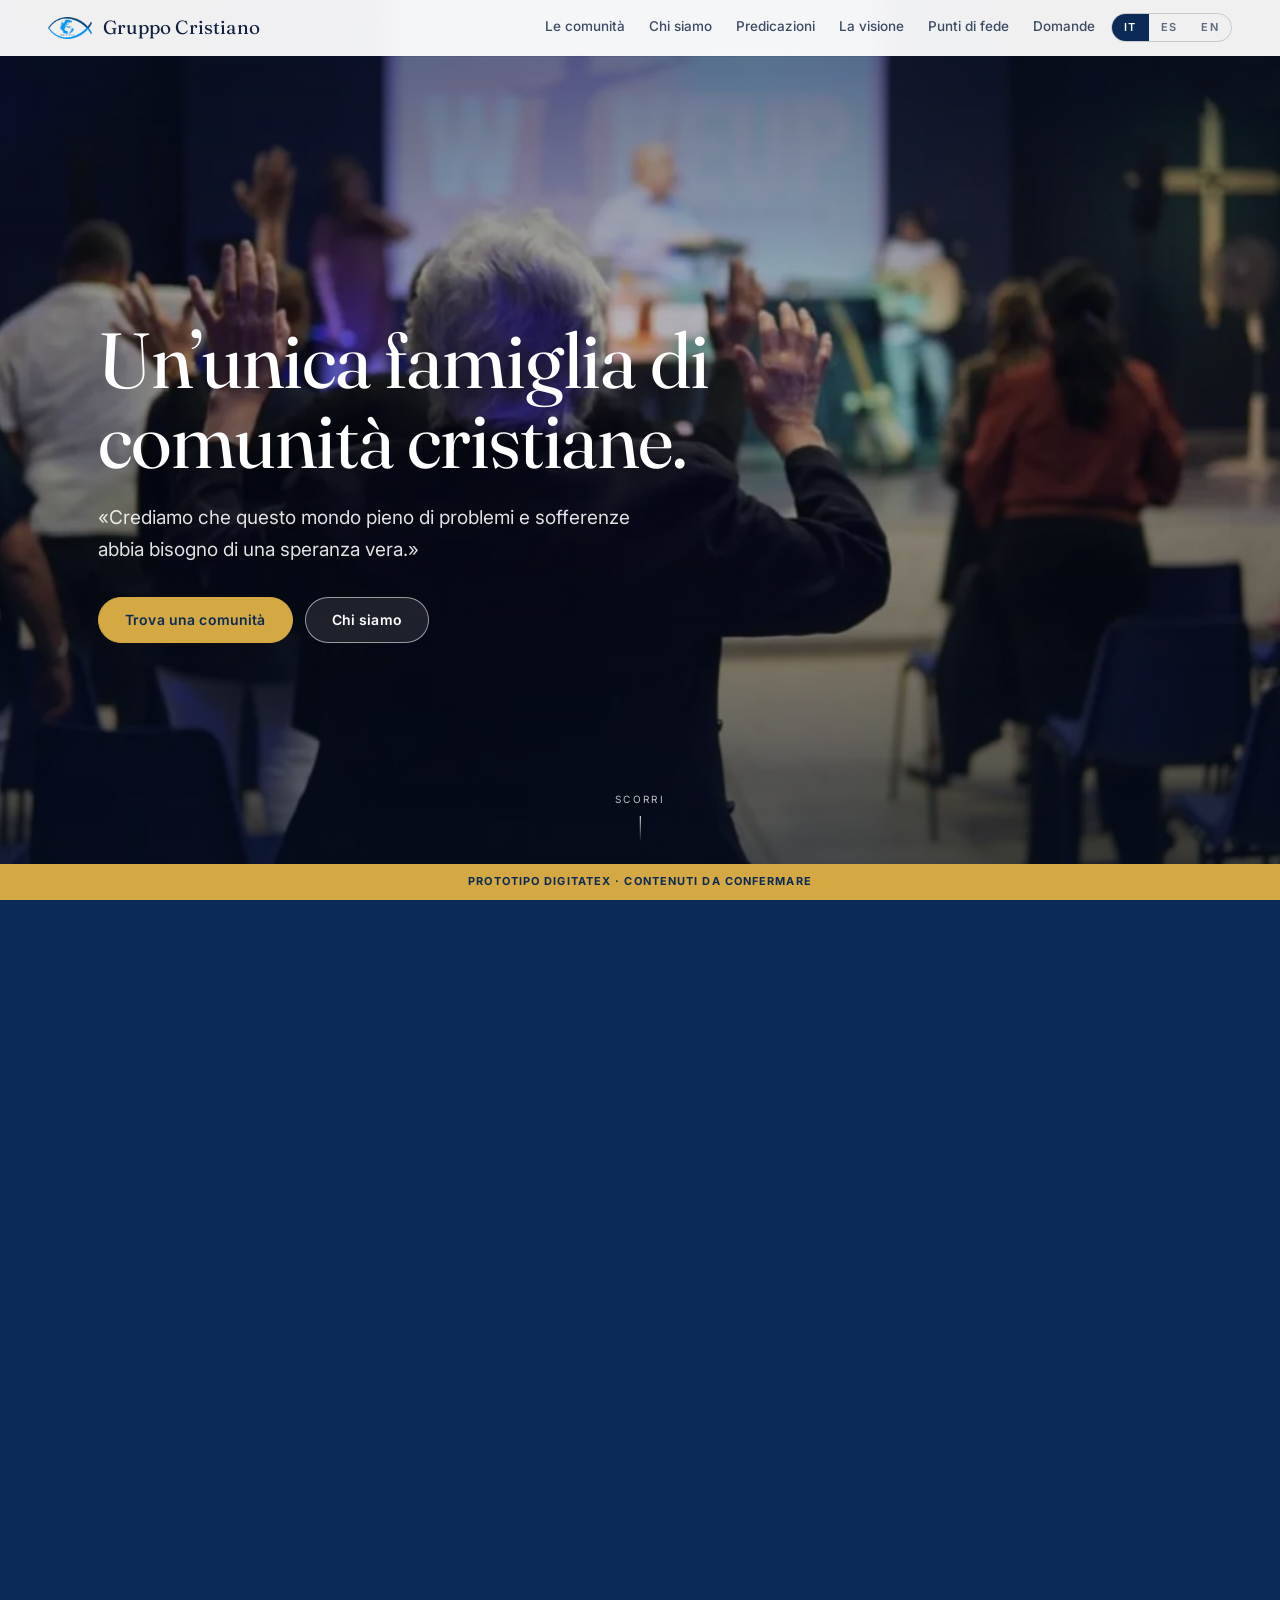
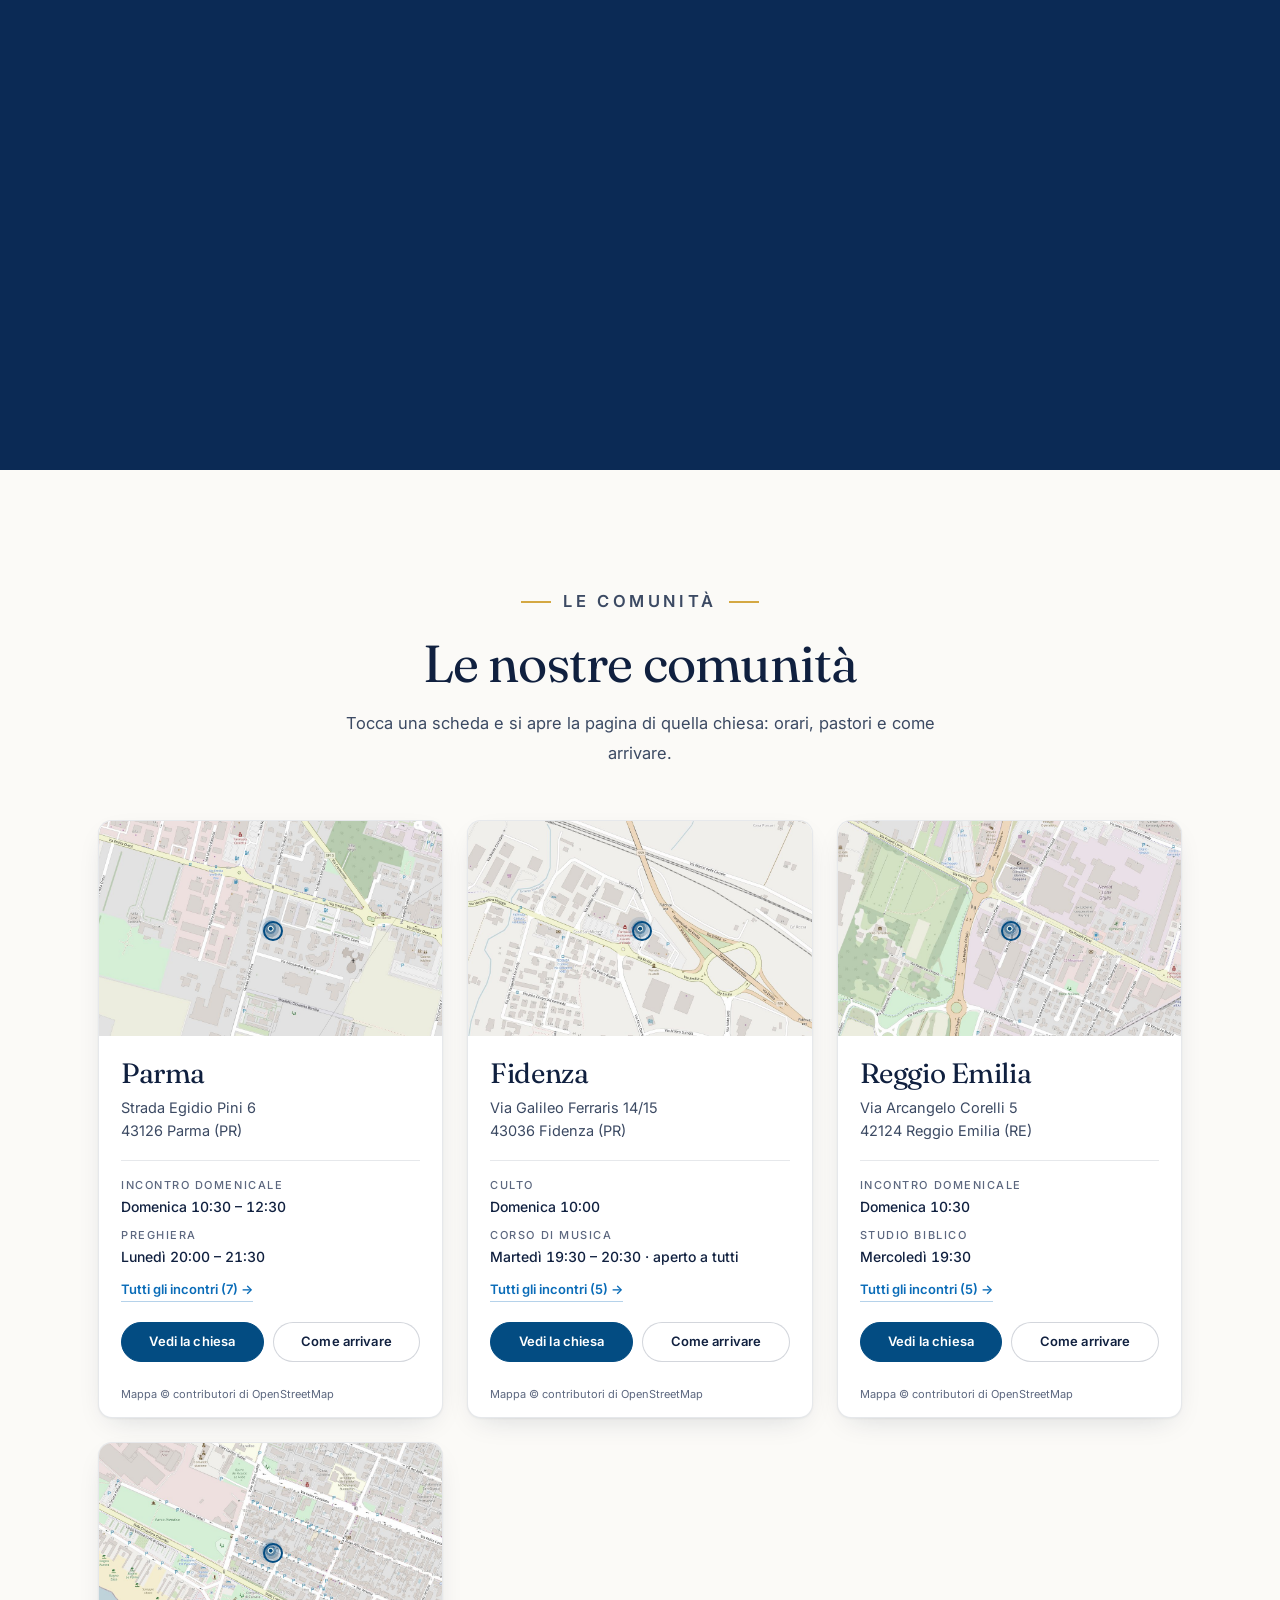
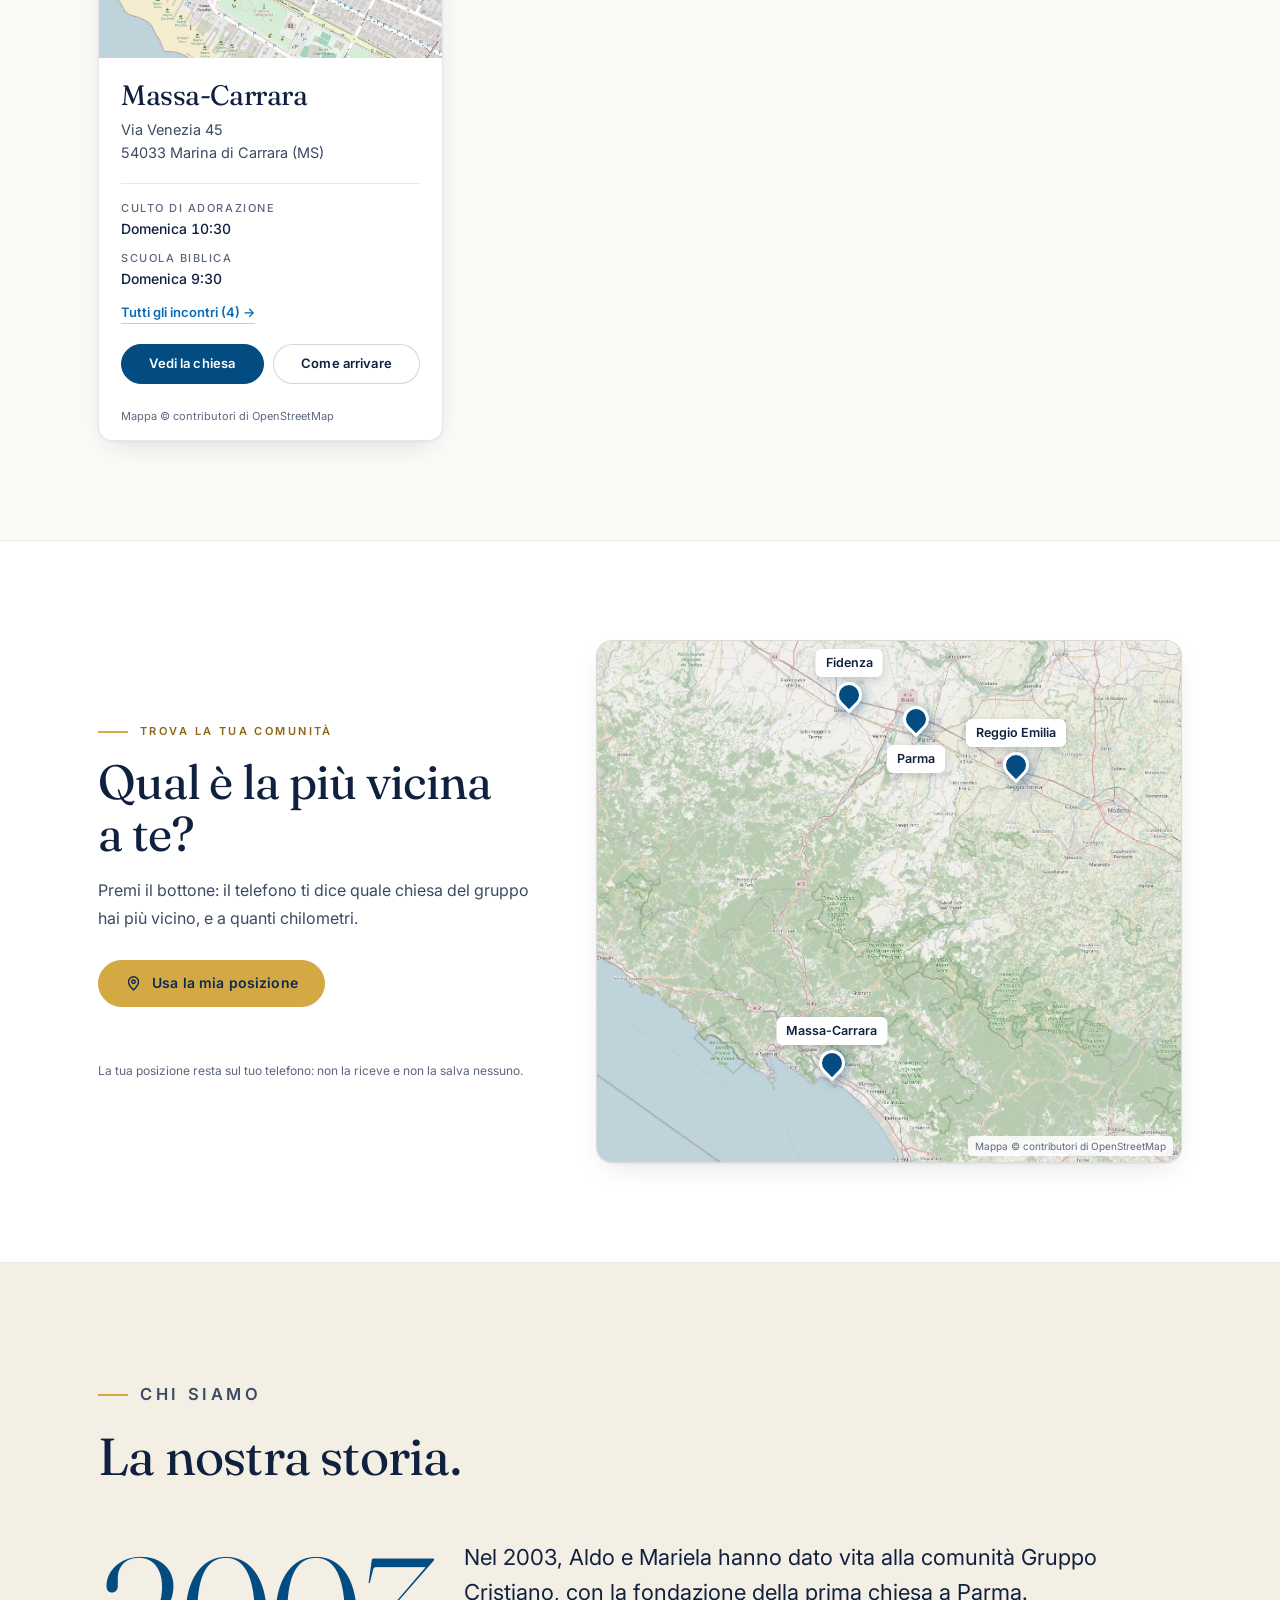
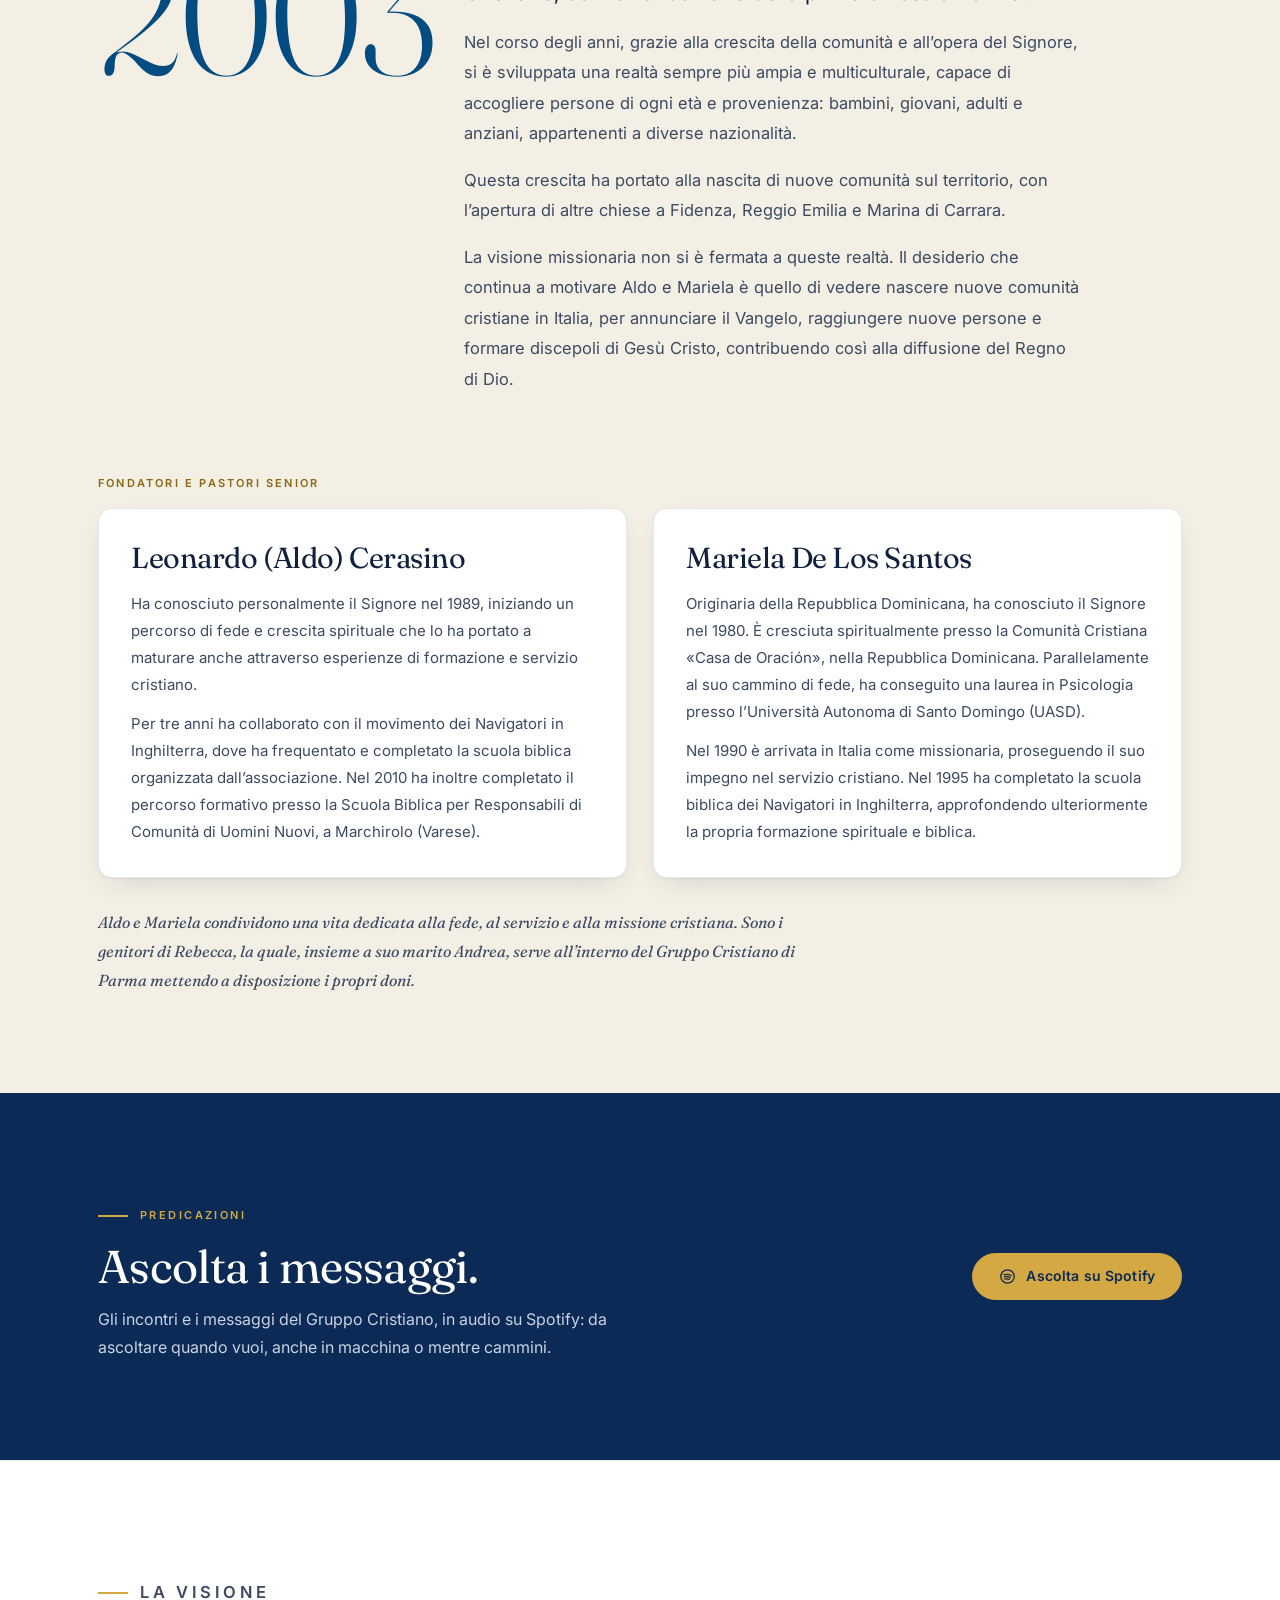
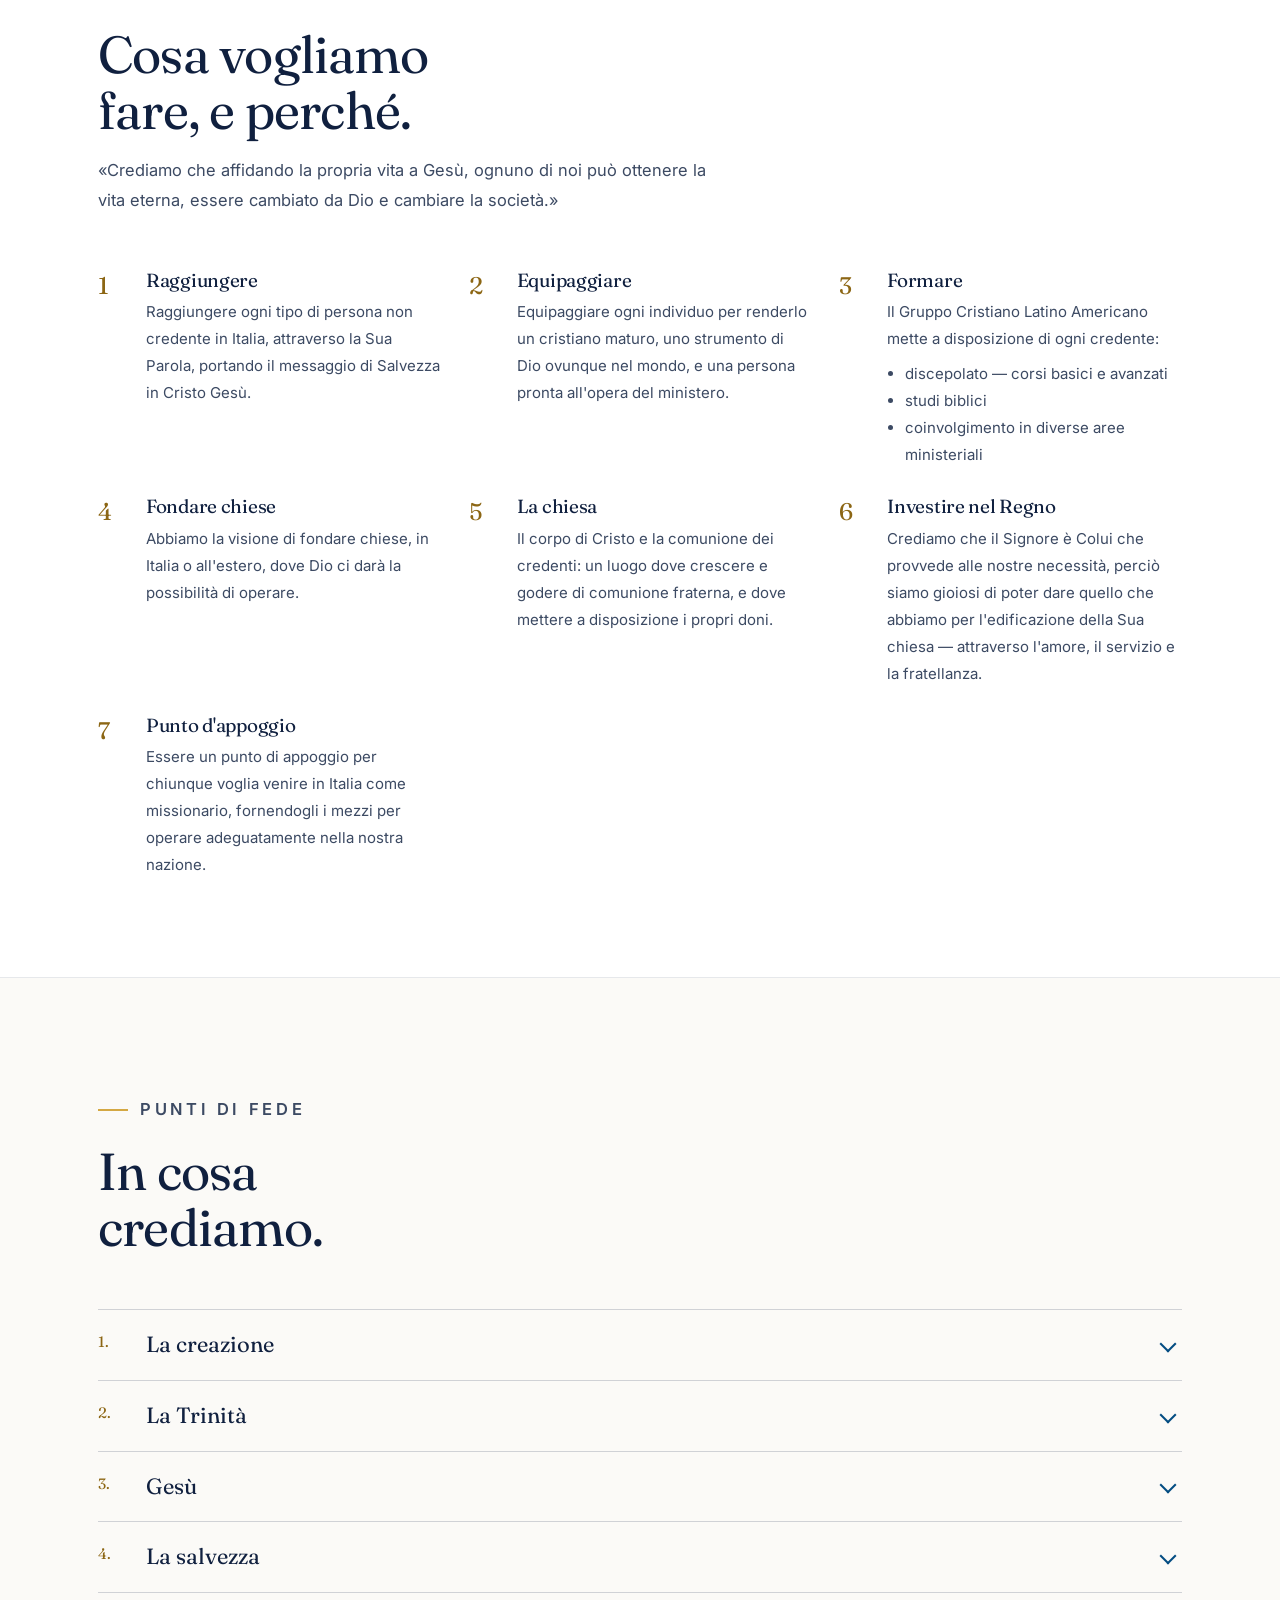
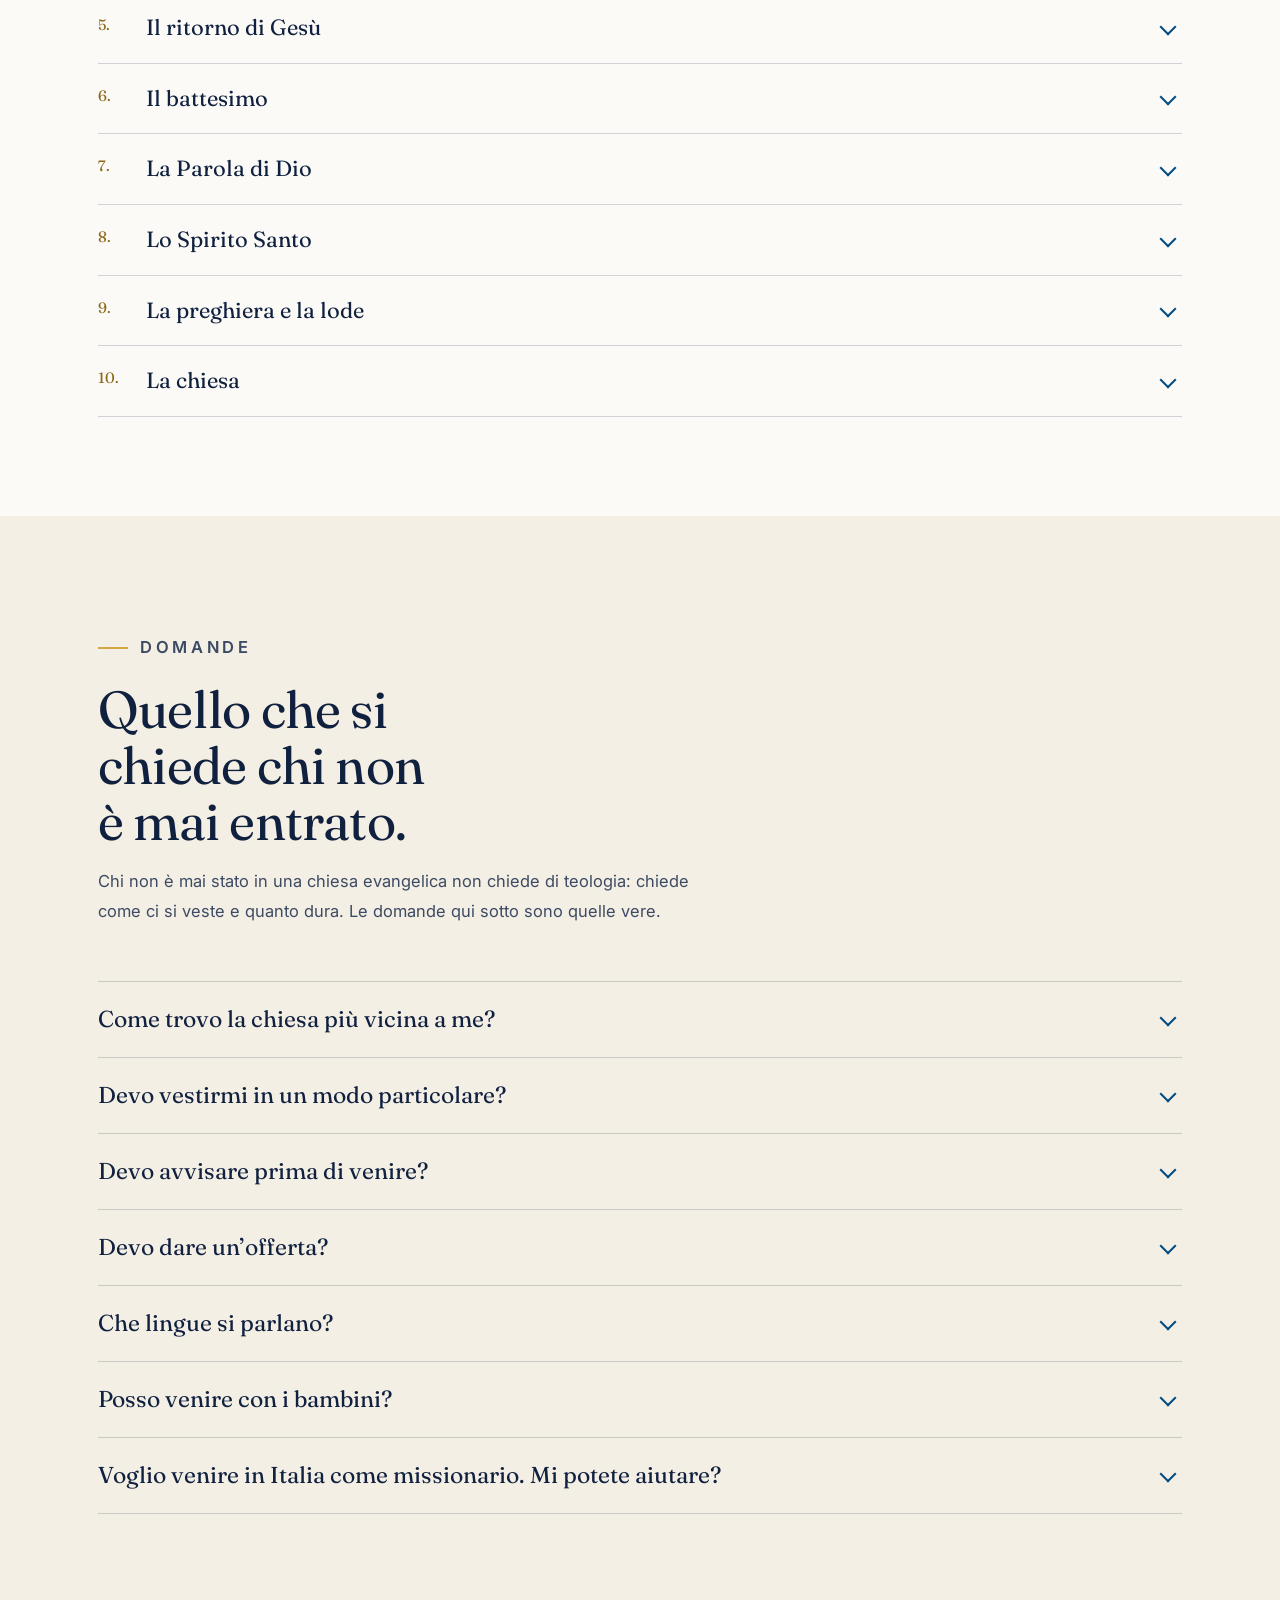
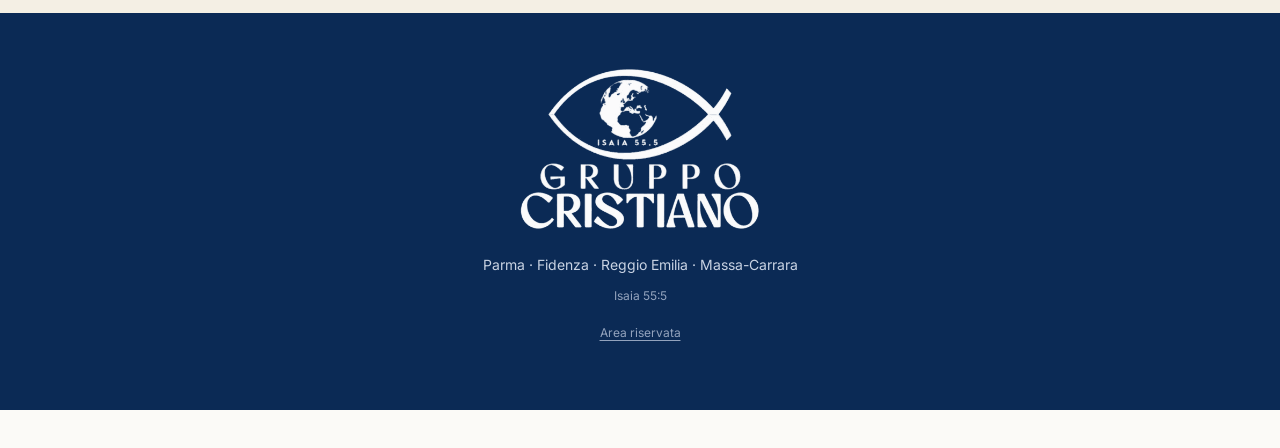
==== index.html @ 87d5e213 "Donaciones: la causale se copia tal cual y no se traduce En la web: «Nella causale scrivi: …» con bo" ====
<!doctype html>
<html lang="it">
<head>
<meta charset="utf-8">
<!-- En su dominio (gruppocristiano.it) la web es la de verdad: fuera la franja
     de «prototipo». En la direccion provisional se sigue viendo. Va aqui
     arriba, antes de pintar nada, para que no se vea ni un instante. -->
<script>if (/(^|\.)gruppocristiano\.it$/.test(location.hostname)) document.documentElement.className += ' dominio';</script>
<meta name="viewport" content="width=device-width, initial-scale=1, viewport-fit=cover">
<meta name="color-scheme" content="dark">
<title>Gruppo Cristiano Latino Americano — Chiese in Italia</title>
<meta name="description" content="Gruppo Cristiano Latino Americano: chiese evangeliche in Italia. Le nostre sedi, gli orari degli incontri e come arrivare. Italiano, spagnolo e inglese.">
<link rel="icon" href="media/simbolo-256.png" type="image/png">
<link rel="apple-touch-icon" href="media/simbolo-256.png">
<link rel="preconnect" href="https://fonts.googleapis.com">
<link rel="preconnect" href="https://fonts.gstatic.com" crossorigin>
<link href="https://fonts.googleapis.com/css2?family=Fraunces:ital,opsz,wght@0,9..144,300..700;1,9..144,300..600&family=Inter:wght@300;400;500;600&display=swap" rel="stylesheet">

<!-- Ficha para buscadores y mapas. Solo lo verificado y lo que han dado
     ellos en su documento: nombre, fundadores, ano de fundacion, sedes con
     direccion y coordenadas, y redes.

     Una iglesia nueva que se anada a sedi.js para darle su pagina propia
     hay que anadirla tambien aqui.

     Los horarios NO van aqui: el formato de schema.org pide dia y hora en un
     formato fijo, y los suyos son texto libre ("ogni 14 giorni", "secondo
     calendario"). Convertirlos a ojo seria inventar, y Google se lo traga y lo
     ensena en la ficha del mapa. -->
<script type="application/ld+json">
{
  "@context": "https://schema.org",
  "@type": "Church",
  "name": "Gruppo Cristiano Latino Americano",
  "alternateName": "Gruppo Cristiano",
  "url": "https://www.gruppocristiano.it/",
  "email": "gruppocristiano@gmail.com",
  "foundingDate": "2003",
  "foundingLocation": {
    "@type": "Place",
    "name": "Parma"
  },
  "founder": [
    {
      "@type": "Person",
      "name": "Leonardo Cerasino",
      "alternateName": "Aldo Cerasino"
    },
    {
      "@type": "Person",
      "name": "Mariela De Los Santos"
    }
  ],
  "sameAs": [
    "https://open.spotify.com/show/4XaPGtBPszdYUpb5d3tCdE"
  ],
  "location": [
    {
      "@type": "Place",
      "name": "Gruppo Cristiano Parma",
      "url": "https://www.gruppocristiano.it/parma/",
      "address": {
        "@type": "PostalAddress",
        "streetAddress": "Strada Egidio Pini 6",
        "postalCode": "43126",
        "addressLocality": "Parma",
        "addressRegion": "PR",
        "addressCountry": "IT"
      },
      "geo": {
        "@type": "GeoCoordinates",
        "latitude": 44.807452,
        "longitude": 10.293616
      }
    },
    {
      "@type": "Place",
      "name": "Gruppo Cristiano Fidenza",
      "url": "https://www.gruppocristiano.it/fidenza/",
      "address": {
        "@type": "PostalAddress",
        "streetAddress": "Via Galileo Ferraris 14/15",
        "postalCode": "43036",
        "addressLocality": "Fidenza",
        "addressRegion": "PR",
        "addressCountry": "IT"
      },
      "geo": {
        "@type": "GeoCoordinates",
        "latitude": 44.859535,
        "longitude": 10.087606
      }
    },
    {
      "@type": "Place",
      "name": "Gruppo Cristiano Reggio Emilia",
      "url": "https://www.gruppocristiano.it/reggio-emilia/",
      "address": {
        "@type": "PostalAddress",
        "streetAddress": "Via Arcangelo Corelli 5",
        "postalCode": "42124",
        "addressLocality": "Reggio Emilia",
        "addressRegion": "RE",
        "addressCountry": "IT"
      },
      "geo": {
        "@type": "GeoCoordinates",
        "latitude": 44.706067,
        "longitude": 10.607343
      }
    },
    {
      "@type": "Place",
      "name": "Gruppo Cristiano Massa-Carrara",
      "url": "https://www.gruppocristiano.it/massa-carrara/",
      "address": {
        "@type": "PostalAddress",
        "streetAddress": "Via Venezia 45",
        "postalCode": "54033",
        "addressLocality": "Marina di Carrara",
        "addressRegion": "MS",
        "addressCountry": "IT"
      },
      "geo": {
        "@type": "GeoCoordinates",
        "latitude": 44.041434,
        "longitude": 10.032270
      }
    }
  ]
}
</script>

<link rel="stylesheet" href="estilo.css?v=11">
</head>
<body>

<div id="page-progress"></div>
<div class="nav-backdrop"></div>

<nav>
  <a class="brand" href="#hero">
    <!-- El pez con los colores OFICIALES del logo. El de media/simbolo-256.png es
         la version aclarada para fondo oscuro: sobre esta barra blanca salia
         desvaido. -->
    <img src="media/simbolo-ufficiale-256.png" width="256" height="126" alt="">
    <span class="brand-text">Gruppo Cristiano</span>
  </a>
  <div class="navright">
    <div class="navlinks">
      <a href="#sedi" data-i18n="nav_sedi">Le comunità</a>
      <a href="#eventi" data-i18n="nav_eventi" id="nav-eventi" hidden>Eventi</a>
      <a href="#storia" data-i18n="nav_storia">Chi siamo</a>
      <a href="#predicazioni" data-i18n="nav_pred">Predicazioni</a>
      <a href="#visione" data-i18n="nav_visione">La visione</a>
      <a href="#fede" data-i18n="nav_fede">Punti di fede</a>
      <a href="#domande" data-i18n="nav_domande">Domande</a>
      <a href="#dona" data-i18n="nav_dona" id="nav-dona" hidden>Dona</a>
    </div>
    <div class="langsw">
      <button type="button" data-lang="it" class="active">IT</button>
      <button type="button" data-lang="es">ES</button>
      <button type="button" data-lang="en">EN</button>
    </div>
    <button class="nav-toggle" type="button" aria-label="Menu" aria-expanded="false">
      <svg viewBox="0 0 24 24" fill="none" stroke="currentColor" stroke-width="1.6">
        <path d="M3 6h18M3 12h18M3 18h18"/></svg>
    </button>
  </div>
</nav>

<!-- ============================================================================
     PORTADA — su foto, y al bajar: se acerca, se oscurece y sale el logo.

     La foto es SUYA: un culto, la gente de espaldas con las manos levantadas.
     Que no se reconozcan caras es a proposito, es lo que se puede publicar sin
     pedir permiso a cada persona.

     Llego como captura de un carrusel de Instagram, con la pastilla "6/10"
     encima: se ha tapado con herramientas/portada.py. Mide 1206 px de ancho,
     y en un ordenador grande se nota algo blanda: cuando manden el original
     del fotografo, se cambia aqui y ya esta.

     PREPARADA PARA VIDEO: en vez del <picture>, un
       <video class="hero-video" muted playsinline preload="auto">…</video>
     y app.js hace que el video avance al bajar. El que mandaron (una grabacion
     de pantalla) no sirve: esta medido 8 veces menos nitido que esta foto.
     Hace falta el archivo original del movil que lo grabo.
     ============================================================================ -->
<header class="hero" id="hero">
  <div class="hero-pin">
    <picture class="hero-foto">
      <source type="image/webp" srcset="media/portada-800.webp 800w, media/portada.webp 1206w" sizes="100vw">
      <img src="media/portada.jpg" srcset="media/portada-800.jpg 800w, media/portada.jpg 1206w"
           sizes="100vw" width="1206" height="747" fetchpriority="high"
           alt="Persone in preghiera, con le mani alzate, durante un incontro del Gruppo Cristiano">
    </picture>
    <div class="hero-velo"></div>
    <div class="hero-oscuro"></div>

    <div class="wrap hero-contenido">
      <!-- Su lema, de su mapa conceptual y de su imagen de ejemplo. -->
      <h1 data-i18n="hero_h1">Un’unica famiglia di comunità cristiane.</h1>
      <!-- Palabras suyas, del documento de visión. -->
      <p class="hero-p" data-i18n="hero_p">«Crediamo che questo mondo pieno di problemi e
        sofferenze abbia bisogno di una speranza vera.»</p>
      <div class="acciones">
        <a class="btn oro" href="#sedi" data-i18n="hero_cta1">Trova una comunità</a>
        <a class="btn velo" href="#storia" data-i18n="hero_cta2">Chi siamo</a>
      </div>
    </div>

    <!-- El final del efecto: la foto oscurecida —se sigue viendo debajo— y en
         medio el logo en blanco, solo, sin nada debajo. El blanco sale del
         oficial (herramientas: logo-bianco); los continentes son huecos, asi
         que a traves del globo se ve la foto. -->
    <div class="hero-final" aria-hidden="true">
      <picture>
        <source type="image/webp" srcset="media/logo-bianco.webp">
        <img src="media/logo-bianco.png" width="894" height="599" alt="">
      </picture>
    </div>

    <div class="cue" id="cue"><span data-i18n="cue">Scorri</span><i></i></div>
  </div>
</header>

<!-- ============================================================================
     GALERIA — las fotos que sube el general desde su panel, con su texto.
     Justo despues de la portada, a proposito: es lo mas visual de la web y
     lo primero que ensena como es el grupo por dentro. Escondida mientras no
     haya ninguna: una seccion vacia no dice nada.
     ============================================================================ -->
<section id="galleria" class="galleria-sec" hidden>
  <div class="wrap">
    <div class="sec-head reveal">
      <p class="eyebrow" data-i18n="gal_eyebrow">Galleria</p>
      <h2 data-i18n="gal_h2">La vita del gruppo.</h2>
    </div>
    <div class="galleria" id="galleria-lista"></div>
  </div>
</section>

<!-- ============================================================================
     PROSSIMI EVENTI — los de todas las iglesias y los del grupo, juntos y por
     fecha. Los pone cada iglesia desde su panel; aqui llegan solos. Escondida
     mientras no haya ninguno.
     ============================================================================ -->
<section id="eventi" class="eventi-sec" hidden>
  <div class="wrap">
    <div class="sec-head reveal">
      <p class="eyebrow" data-i18n="ev_eyebrow">Prossimi eventi</p>
      <h2 data-i18n="ev_h2">Cosa succede nel gruppo.</h2>
      <p data-i18n="ev_p">Gli appuntamenti di tutte le nostre chiese, in un posto solo.</p>
    </div>
    <div class="eventi" id="eventi-lista"></div>
    <div class="acciones eventi-mas"><button class="btn" type="button" id="eventi-mas" hidden></button></div>
  </div>
</section>

<!-- ============================================================================
     LE COMUNITA — "comunita" y no "sedi": es su palabra, la de su mapa
     conceptual y la de su imagen de ejemplo.
     ============================================================================ -->
<section id="sedi">
  <div class="wrap">
    <div class="sec-head centro reveal">
      <p class="eyebrow" data-i18n="sd_eyebrow">Le comunità</p>
      <h2 data-i18n="sd_h2">Le nostre comunità</h2>
      <!-- No dice "quattro": el numero lo pone la lista. Escrito a mano, se
           queda viejo el dia que nace una comunidad nueva. -->
      <p data-i18n="sd_p">Tocca una scheda e si apre la pagina di quella chiesa: orari,
        pastori e come arrivare.</p>
    </div>

    <div class="sedi" id="sedi-lista"></div>
  </div>
</section>

<!-- ============================================================================
     TROVA LA TUA COMUNITA — el mapa de la region y "la mas cercana".

     En su imagen de ejemplo era un buscador por ciudad o codigo postal. Aqui es
     un boton: en el movil, pulsar es mas facil que escribir un codigo postal,
     y el telefono ya sabe donde esta. La posicion se usa en el propio movil y
     no sale de el: no hay servidor al que mandarla.

     Las chinchetas las pone app.js con la latitud y la longitud de cada
     comunidad: una creada desde el panel tambien sale. Los cuatro data-* son
     el trozo de mundo que cubre la imagen (herramientas/mapa-regione.py).
     ============================================================================ -->
<section id="trova">
  <div class="wrap trova">
    <div class="reveal">
      <p class="eyebrow" data-i18n="tr_eyebrow">Trova la tua comunità</p>
      <h2 data-i18n="tr_h2">Qual è la più vicina a&nbsp;te?</h2>
      <p class="sub" data-i18n="tr_p">Premi il bottone: il telefono ti dice quale chiesa
        del gruppo hai più vicino, e a quanti chilometri.</p>
      <div class="acciones">
        <button class="btn oro" type="button" id="vicina">
          <svg viewBox="0 0 24 24" fill="none" stroke="currentColor" stroke-width="2" aria-hidden="true"><path d="M12 21s-7-6.2-7-11.5a7 7 0 0 1 14 0C19 14.8 12 21 12 21z"/><circle cx="12" cy="9.5" r="2.5"/></svg>
          <span data-i18n="tr_btn">Usa la mia posizione</span>
        </button>
      </div>
      <p class="trova-esito" id="trova-esito" aria-live="polite"></p>
      <p class="trova-privacy" data-i18n="tr_priv">La tua posizione resta sul tuo
        telefono: non la riceve e non la salva nessuno.</p>
    </div>
    <div class="regione reveal d1" id="regione"
         data-lat0="45.02" data-lat1="43.86" data-lon0="9.3" data-lon1="11.12">
      <picture>
        <source type="image/webp" srcset="media/mappa-regione.webp">
        <img src="media/mappa-regione.jpg" width="1325" height="1183" loading="lazy"
             alt="Mappa dell'Emilia e della costa apuana con le chiese del gruppo">
      </picture>
      <p class="sede-cap" data-i18n="sd_attr">Mappa © contributori di OpenStreetMap</p>
    </div>
  </div>
</section>

<!-- ============================================================================
     CHI SIAMO — la historia y los fundadores.

     Todo el texto es SUYO: el documento "Informazioni chiese Gruppo
     Cristiano". Copiado tal cual salvo una cosa: cada biografia empezaba por
     el nombre ("Leonardo (Aldo) Cerasino, ha conosciuto...") y el nombre ya
     va de titulo justo encima, asi que empieza por el verbo ("Ha
     conosciuto..."). Al quitarlo se va tambien una coma que sobraba entre
     sujeto y verbo.

     El titular tambien es suyo: "Un'unica famiglia di comunita cristiane" es
     el lema de su mapa conceptual.

     Sin fotos a proposito: no han mandado ninguna, y una foto de banco de
     imagenes al lado del nombre de un pastor seria hacer pasar a un
     desconocido por el.
     ============================================================================ -->
<section id="storia">
  <div class="wrap">
    <div class="sec-head reveal">
      <p class="eyebrow" data-i18n="st_eyebrow">Chi siamo</p>
      <h2 data-i18n="st_h2">La nostra storia.</h2>
    </div>

    <div class="storia reveal">
      <p class="storia-anno" aria-hidden="true">2003</p>
      <div class="storia-testo" id="storia-testo"></div>
    </div>

    <h3 class="fondatori-h reveal" data-i18n="st_fond">Fondatori e pastori senior</h3>
    <div class="fondatori" id="fondatori"></div>
    <p class="fondatori-pie reveal" id="fondatori-pie"></p>
  </div>
</section>

<!-- ============================================================================
     PREDICAZIONI — su canal de Spotify, que segun su documento es de todas
     las iglesias. El boton de YouTube se quito a peticion suya: ese canal es
     el de Parma, y cada iglesia ensena sus redes en su propia pagina.
     ============================================================================ -->
<section id="predicazioni">
  <div class="wrap predica">
    <div class="reveal">
      <p class="eyebrow" data-i18n="pr_eyebrow">Predicazioni</p>
      <h2 data-i18n="pr_h2">Ascolta i messaggi.</h2>
      <p data-i18n="pr_p">Gli incontri e i messaggi del Gruppo Cristiano, in audio su Spotify:
        da ascoltare quando vuoi, anche in macchina o mentre cammini.</p>
    </div>
    <div class="acciones reveal d1">
      <a class="btn oro" href="https://open.spotify.com/show/4XaPGtBPszdYUpb5d3tCdE" target="_blank" rel="noopener">
        <svg viewBox="0 0 24 24" fill="none" stroke="currentColor" stroke-width="1.8" stroke-linecap="round" aria-hidden="true"><circle cx="12" cy="12" r="9.5"/><path d="M7 9.6c3.4-1 7.2-.7 10.2 1"/><path d="M7.6 12.7c2.8-.8 5.8-.5 8.3.9"/><path d="M8.2 15.6c2.2-.6 4.4-.4 6.4.7"/></svg>
        <span data-i18n="pr_btn">Ascolta su Spotify</span></a>
    </div>
  </div>
</section>

<!-- ============================================================================
     LA VISIONE — los 7 puntos del documento, resumidos a titular + cuerpo.
     El texto completo y literal esta en el repositorio; aqui va lo que se lee
     en una pantalla sin cansarse.
     ============================================================================ -->
<section id="visione">
  <div class="wrap">
    <div class="sec-head reveal">
      <p class="eyebrow" data-i18n="vs_eyebrow">La visione</p>
      <h2 data-i18n="vs_h2">Cosa vogliamo<br>fare, e perché.</h2>
      <p id="visione-intro"></p>
    </div>

    <!-- La historia, los fundadores y la vision los pinta app.js: los del
         general (base de datos) o, si no ha guardado nada, los de serie
         (contenuti.js). -->
    <div class="lista-num" id="visione-lista"></div>
  </div>
</section>

<!-- ============================================================================
     PUNTI DI FEDE — los 10, con sus referencias. En desplegables: son largos
     y nadie los lee de corrido, pero quien los busca tiene que encontrarlos
     enteros.
     ============================================================================ -->
<section id="fede">
  <div class="wrap">
    <div class="sec-head reveal">
      <p class="eyebrow" data-i18n="fd_eyebrow">Punti di fede</p>
      <h2 data-i18n="fd_h2">In cosa<br>crediamo.</h2>
    </div>
    <div class="fede reveal" id="fede-lista"></div>
  </div>
</section>

<!-- ============================================================================
     DOMANDE — generales, del grupo entero. No de una sede concreta.
     ============================================================================ -->
<section id="domande">
  <div class="wrap">
    <div class="sec-head reveal">
      <p class="eyebrow" data-i18n="dm_eyebrow">Domande</p>
      <h2 data-i18n="dm_h2">Quello che si<br>chiede chi non<br>è mai entrato.</h2>
      <p data-i18n="dm_p">Chi non è mai stato in una chiesa evangelica non chiede di teologia:
        chiede come ci si veste e quanto dura. Le domande qui sotto sono quelle vere.</p>
    </div>

    <!-- Las preguntas las pinta app.js: las del general (base de datos) o, si
         todavia no ha guardado ninguna, las de serie (domande.js). -->
    <div class="faq reveal" id="faq"></div>
  </div>
</section>

<!-- ============================================================================
     DONA — PayPal y/o transferencia. Los datos los pone el general en su
     panel («Il sito del gruppo»). Escondida mientras no haya ninguno.
     ============================================================================ -->
<section id="dona" class="dona-sec" hidden>
  <div class="wrap">
    <div class="sec-head reveal">
      <p class="eyebrow" data-i18n="dn_eyebrow">Donazioni</p>
      <h2 data-i18n="dn_h2">Sostieni l’opera.</h2>
      <p data-i18n="dn_p">Se vuoi contribuire alla missione del gruppo, puoi farlo così. Ogni
        offerta è libera e volontaria.</p>
    </div>
    <div class="dona" id="dona-lista"></div>
  </div>
</section>

<footer>
  <div class="wrap">
    <div class="marchio">
      <img src="media/logo-bianco.png" width="894" height="599" alt="Gruppo Cristiano Latino Americano" loading="lazy">
    </div>
    <!-- Sin redes aqui, a proposito: lo pidieron ellos. Cada iglesia ensena
         las suyas en su propia pagina (las pone su responsable desde el panel). -->
    <!-- Las ciudades las pone app.js desde las sedes publicadas: escrita a
         mano, esta linea se queda vieja en cuanto entra una iglesia nueva. -->
    <p class="pie-dir">Fidenza · Parma</p>
    <p class="pie-min" data-i18n="foot_min">Isaia 55:5</p>
    <!-- La puerta del panel: la misma para el general y para cada iglesia; al
         entrar, cada uno ve solo lo suyo. Discreta, al final, y sin indexar. -->
    <p class="pie-panel"><a href="panel/" rel="nofollow" data-i18n="foot_panel">Area riservata</a></p>
  </div>
</footer>

<a class="wa apagado" id="wa" href="#sedi" aria-label="WhatsApp">
  <svg viewBox="0 0 24 24" fill="currentColor"><path d="M12 2a10 10 0 0 0-8.6 15.1L2 22l5-1.4A10 10 0 1 0 12 2zm5.5 14.2c-.2.6-1.2 1.2-1.7 1.2-.5.1-1 .1-1.6-.1-.4-.1-.9-.3-1.5-.6-2.6-1.1-4.3-3.7-4.4-3.9-.1-.2-1-1.4-1-2.6s.6-1.8.9-2.1c.2-.2.5-.3.6-.3h.5c.2 0 .4 0 .6.4l.8 1.9c.1.2 0 .4-.1.5l-.3.4c-.1.1-.3.3-.1.6.1.3.6 1.1 1.4 1.8 1 .9 1.8 1.1 2 1.2.3.1.4.1.6-.1l.8-.9c.2-.2.4-.2.6-.1l1.8.9c.2.1.4.2.4.3.1.2.1.6-.1 1.2z"/></svg>
  <span class="wa-txt" data-i18n="wa_txt">Scrivici</span>
</a>

<div class="banda" data-i18n="banda">Prototipo Digitatex · contenuti da confermare</div>

<script src="sedi.js"></script>
<script src="almacen.js"></script>
<script src="fede.js"></script>
<script src="domande.js"></script>
<script src="contenuti.js"></script>
<script src="app.js"></script>
</body>
</html>
---- estilo.css ----
/* ============================================================================
   GRUPPO CRISTIANO LATINO AMERICANO — el estilo de toda la web

   CLARO, como lo pidieron dos veces: "moderno, fotografico e luminoso" en su
   mapa conceptual, y una imagen de ejemplo blanca, azul marino y dorada.

   LOS COLORES, Y POR QUE ESTOS. Todos los contrastes estan medidos:

     texto principal   #10203f sobre el fondo      15,5:1
     texto secundario  #3c4a63                       8,6:1
     texto apagado     #5c677f                       5,5:1 (4,9 sobre crema)
     azul para texto   #0a6cb8 sobre blanco          5,5:1
     boton azul        texto blanco sobre #034c82    8,9:1
     boton dorado      texto MARINO sobre #d4a843    6,4:1

   El dorado de su imagen de ejemplo llevaba el texto BLANCO: eso da 2,21:1, y
   la norma pide 4,5:1. Se queda su dorado y cambia el color de la letra.

   El azul claro del logo (#0c97f8) da 3,1:1 sobre blanco: vale para rayas,
   iconos y titulares grandes, no para texto pequeño. Para eso esta #0a6cb8.

   Los azules del logo salen del PNG maestro, muestreados: #0c97f8 (el pez y
   "GRUPPO") y #034c82 ("CRISTIANO").
   ============================================================================ */
:root{
  --fondo:#fbfaf7;       /* el blanco calido de la pagina */
  --blanco:#ffffff;      /* tarjetas */
  --crema:#f4efe4;       /* las franjas que alternan */
  --texto:#10203f;
  --texto-2:#3c4a63;
  --apagado:#5c677f;
  --marino:#0b2a55;      /* el pie y la portada al oscurecerse */
  --blu:#0c97f8;         /* el pez y "GRUPPO", del logo */
  --blu-texto:#0a6cb8;   /* el mismo azul, oscurecido para texto pequeño */
  --blu-dark:#034c82;    /* "CRISTIANO", del logo */
  --oro:#d4a843;
  --oro-texto:#8c6614;
  --linea:rgba(16,32,63,0.10);
  --linea-2:rgba(16,32,63,0.18);
  --sombra:0 1px 2px rgba(16,32,63,.05),0 10px 30px -12px rgba(16,32,63,.18);
  --ambar:#f0c040;
  --max:1180px;
}

*{box-sizing:border-box;margin:0;padding:0;}
html{scroll-behavior:smooth;-webkit-text-size-adjust:100%;}
@media (prefers-reduced-motion:reduce){ html{scroll-behavior:auto;} }
body{background:var(--fondo);color:var(--texto);
  font-family:'Inter',system-ui,-apple-system,sans-serif;
  font-size:16px;line-height:1.6;-webkit-font-smoothing:antialiased;overflow-x:hidden;}
img{max-width:100%;height:auto;display:block;}
a{color:inherit;text-decoration:none;}
h1,h2,h3,h4{font-family:'Fraunces',Georgia,serif;font-weight:400;line-height:1.08;
  letter-spacing:-0.015em;color:var(--texto);}
em{font-style:italic;color:var(--blu-texto);}

/* `hidden` gana siempre: si no, un bloque con hidden y display:flex se seguiria
   viendo, porque el display de la clase pisa al hidden del navegador. */
[hidden]{display:none !important;}

.wrap{--gutter:clamp(20px,5vw,48px);max-width:var(--max);margin:0 auto;padding-inline:var(--gutter);}
section{padding-block:clamp(72px,11vh,124px);scroll-margin-top:64px;overflow-x:clip;}

.eyebrow{display:flex;align-items:center;gap:12px;font-size:11px;font-weight:600;
  letter-spacing:0.22em;text-transform:uppercase;color:var(--oro-texto);}
.eyebrow::before{content:'';width:30px;height:2px;background:var(--oro);flex:none;}

.sec-head{max-width:62ch;}
.sec-head h2{font-size:clamp(30px,4.4vw,52px);margin-top:18px;}
.sec-head > p{margin-top:18px;font-size:16.5px;line-height:1.8;color:var(--texto-2);}
.sec-head.centro{margin-inline:auto;text-align:center;}
.sec-head.centro .eyebrow{justify-content:center;}
.sec-head.centro .eyebrow::after{content:'';width:30px;height:2px;background:var(--oro);flex:none;}

/* --- progreso -------------------------------------------------------------- */
#page-progress{position:fixed;top:0;left:0;height:3px;width:0;z-index:70;
  background:linear-gradient(90deg,var(--blu-dark),var(--blu));}

/* --- navegacion: barra blanca, como en su ejemplo --------------------------- */
/* El blanco con desenfoque va en un ::before y NO en la propia barra: un
   backdrop-filter en la barra convierte la barra en la "caja" de todo lo fijo
   que lleva dentro, y el menu del movil (fijo, a toda la altura) quedaba
   encerrado en los 70 px de la barra, con los enlaces cayendo transparentes
   encima de la foto. */
nav{position:fixed;top:0;left:0;right:0;z-index:60;display:flex;align-items:center;
  justify-content:space-between;gap:16px;padding:10px clamp(20px,5vw,48px);
  border-bottom:1px solid var(--linea);}
nav::before{content:'';position:absolute;inset:0;z-index:-1;pointer-events:none;
  background:rgba(255,255,255,0.94);backdrop-filter:blur(10px);-webkit-backdrop-filter:blur(10px);}
.brand{display:flex;align-items:center;gap:11px;min-width:0;}
/* El simbolo y no el logo entero: a 40 px, "GRUPPO CRISTIANO" no se leeria. El
   nombre va al lado, en la letra de la pagina, que ademas se traduce. */
.brand img{width:44px;height:auto;flex:none;}
.brand-text{font-family:'Fraunces',serif;font-size:19px;letter-spacing:0.01em;
  white-space:nowrap;line-height:1.15;color:var(--texto);}
.brand-text b{display:block;font-weight:500;color:var(--blu-texto);font-size:10.5px;
  letter-spacing:0.16em;text-transform:uppercase;font-family:'Inter',sans-serif;}
.navright{display:flex;align-items:center;gap:16px;}
.navlinks{display:flex;gap:24px;font-size:13.5px;font-weight:500;}
.navlinks a{color:var(--texto-2);padding:6px 0;border-bottom:2px solid transparent;
  transition:color .2s,border-color .2s;}
.navlinks a:hover,.navlinks a:focus-visible{color:var(--texto);border-bottom-color:var(--oro);}

.langsw{display:flex;border:1px solid var(--linea-2);border-radius:999px;overflow:hidden;flex:none;}
.langsw button{background:none;border:0;color:var(--apagado);cursor:pointer;
  font:600 11px/1 'Inter',sans-serif;letter-spacing:0.12em;padding:8px 12px;}
.langsw button.active{background:var(--marino);color:#fff;}

.nav-toggle{display:none;background:none;border:0;color:var(--texto);cursor:pointer;padding:6px;}
.nav-toggle svg{width:24px;height:24px;}
.nav-backdrop{position:fixed;inset:0;background:rgba(11,42,85,0.35);z-index:58;opacity:0;
  pointer-events:none;transition:opacity .3s;}
.nav-backdrop.open{opacity:1;pointer-events:auto;}
@media (max-width:980px){
  .nav-toggle{display:block;}
  .navlinks{position:fixed;inset:0 auto 0 0;width:80vw;max-width:310px;z-index:64;
    flex-direction:column;gap:0;background:var(--blanco);padding:84px 28px 28px;
    box-shadow:0 0 60px rgba(11,42,85,.25);font-size:16px;
    transform:translateX(-105%);transition:transform .32s cubic-bezier(.22,1,.36,1);}
  .navlinks.open{transform:translateX(0);}
  .navlinks a{width:100%;padding:16px 0;border-bottom:1px solid var(--linea);color:var(--texto);}
}

/* --- botones --------------------------------------------------------------- */
.acciones{display:flex;flex-wrap:wrap;gap:12px;justify-content:center;margin-top:28px;}
.btn{display:inline-flex;align-items:center;justify-content:center;gap:10px;padding:14px 26px;
  border:1.5px solid var(--linea-2);border-radius:999px;font-size:14px;
  font-weight:600;letter-spacing:0.01em;cursor:pointer;background:var(--blanco);
  color:var(--texto);font-family:inherit;line-height:1.2;
  transition:border-color .2s,background .2s,transform .2s,box-shadow .2s;}
.btn:hover,.btn:focus-visible{border-color:var(--blu-dark);}
.btn.piena{background:var(--blu-dark);border-color:var(--blu-dark);color:#fff;}
.btn.piena:hover,.btn.piena:focus-visible{background:var(--marino);border-color:var(--marino);}
/* el dorado de su ejemplo, con letra marino (ver contraste arriba) */
.btn.oro{background:var(--oro);border-color:var(--oro);color:var(--marino);}
.btn.oro:hover,.btn.oro:focus-visible{background:#e2ba5c;border-color:#e2ba5c;
  transform:translateY(-1px);box-shadow:0 10px 24px -10px rgba(212,168,67,.7);}
/* sobre la foto oscura de la portada */
.btn.velo{background:rgba(255,255,255,0.10);border-color:rgba(255,255,255,0.55);color:#fff;
  backdrop-filter:blur(4px);-webkit-backdrop-filter:blur(4px);}
.btn.velo:hover,.btn.velo:focus-visible{background:rgba(255,255,255,0.2);border-color:#fff;}
.btn svg{width:17px;height:17px;flex:none;}

/* ============================================================================
   PORTADA — la foto de ellos, y al bajar: se acerca, se oscurece y sale el logo

   La portada mide mas que la pantalla (230svh) y por dentro lleva una caja
   pegada arriba (sticky) del alto de la pantalla. Mientras se baja por esos
   230, la caja no se mueve: lo que cambia es lo que hay dentro, y lo cambia
   app.js segun cuanto se ha bajado. Al acabar, la pagina sigue con normalidad.

   Esta preparada para un VIDEO en vez de la foto: basta con poner un <video>
   donde esta el <picture>. app.js lo detecta y entonces el bajar mueve el
   video (ver alli las tres reglas que no se pueden romper).
   ============================================================================ */
.hero{position:relative;height:230svh;background:var(--marino);}
.hero-pin{position:sticky;top:0;height:100svh;overflow:hidden;display:grid;
  place-items:center;color:#fff;}
.hero-foto,.hero-foto img,.hero-foto video{position:absolute;inset:0;width:100%;height:100%;}
.hero-foto img,.hero-foto video{object-fit:cover;object-position:40% 50%;
  transform-origin:42% 45%;will-change:transform;}
/* El velo: arriba y abajo mas oscuro, para que la barra y el texto se lean
   sobre cualquier zona de la foto. Su opacidad la sube app.js al bajar. */
.hero-velo{position:absolute;inset:0;pointer-events:none;
  background:linear-gradient(180deg,rgba(6,16,34,.55) 0%,rgba(6,16,34,.25) 40%,rgba(6,16,34,.70) 100%);}
/* Al final del efecto: oscuro, pero sin tapar la foto. Mas denso en el centro,
   donde queda el logo, y algo menos en los bordes, donde se sigue viendo la
   gente. */
.hero-oscuro{position:absolute;inset:0;opacity:0;pointer-events:none;
  background:radial-gradient(ellipse 75% 60% at 50% 50%,rgba(6,18,40,.86),rgba(6,18,40,.70) 70%,rgba(6,18,40,.78) 100%);}

.hero-contenido{position:relative;z-index:2;text-align:left;width:100%;
  padding-top:64px;will-change:opacity,transform;}
.hero h1{color:#fff;font-size:clamp(38px,6.4vw,78px);line-height:1.02;max-width:13ch;
  text-shadow:0 2px 30px rgba(0,0,0,.35);}
.hero-p{margin-top:22px;max-width:46ch;font-size:clamp(16px,1.7vw,19px);line-height:1.7;
  color:rgba(255,255,255,.88);}
.versetto{margin-top:14px;font-family:'Fraunces',serif;font-style:italic;font-size:14px;
  letter-spacing:.04em;color:var(--oro);}
.hero .acciones{justify-content:flex-start;margin-top:30px;}

/* El final: la foto oscurecida y en medio el logo en blanco, solo. Su tamano
   sale de lo que quepa: nunca mas del 64 % del ancho (en un movil deja aire a
   los lados), ni mas de 420 px, ni mas del 34 % del alto (movil tumbado). */
.hero-final{position:absolute;z-index:3;inset:0;display:grid;place-items:center;
  pointer-events:none;opacity:0;}
.hero-final picture{display:block;}
.hero-final img{display:block;width:min(64vw,420px,calc(34svh * 1.49));height:auto;
  margin:0 auto;filter:drop-shadow(0 10px 30px rgba(0,0,0,.45));}

.cue{position:absolute;z-index:3;left:50%;bottom:calc(var(--banda,38px) + 20px);
  transform:translateX(-50%);font-size:10px;letter-spacing:.24em;text-transform:uppercase;
  color:rgba(255,255,255,.75);display:flex;flex-direction:column;align-items:center;gap:9px;
  transition:opacity .4s;}
.cue i{width:1px;height:26px;background:linear-gradient(180deg,#fff,transparent);}
@media (max-height:640px){ .cue{display:none;} }

/* Sin movimiento: la portada mide una pantalla, sin efecto, y el texto se ve. */
@media (prefers-reduced-motion:reduce){
  .hero{height:100svh;}
  .hero-final{display:none;}
}

/* --- avisos de dato que falta ---------------------------------------------- */
.x-conf{display:inline-block;margin-left:7px;padding:2px 8px;border-radius:3px;
  background:var(--ambar);color:#1a1300;font-size:9.5px;font-weight:700;
  letter-spacing:0.1em;text-transform:uppercase;vertical-align:2px;white-space:nowrap;}
.nota{margin-top:clamp(26px,4vw,40px);padding:20px 22px;max-width:76ch;
  border:1px solid var(--linea-2);border-left:3px solid var(--ambar);
  background:var(--blanco);border-radius:4px;}
.nota b{display:block;font-family:'Fraunces',serif;font-size:17px;color:var(--oro-texto);
  margin-bottom:7px;font-weight:400;}
.nota p{font-size:14.5px;line-height:1.75;color:var(--texto-2);}
.nota p + p{margin-top:10px;}

/* ============================================================================
   LE COMUNITA — las tarjetas
   ============================================================================ */
.sedi{display:grid;grid-template-columns:repeat(auto-fit,minmax(260px,1fr));
  justify-content:center;gap:clamp(16px,2.2vw,24px);margin-top:clamp(34px,5vw,52px);}
.sede{background:var(--blanco);border:1px solid var(--linea);border-radius:14px;
  overflow:hidden;display:flex;flex-direction:column;box-shadow:var(--sombra);
  width:100%;max-width:440px;justify-self:center;
  transition:transform .25s ease,box-shadow .25s ease;}
.sede:hover{transform:translateY(-3px);
  box-shadow:0 1px 2px rgba(16,32,63,.06),0 18px 40px -14px rgba(16,32,63,.28);}
.sede-mappa{display:block;position:relative;background:var(--crema);}
.sede-mappa img{width:100%;height:auto;aspect-ratio:16/10;object-fit:cover;display:block;}
/* Con foto de portada subida por la iglesia: la foto, con su logo encima */
.sede-mappa.foto img{aspect-ratio:16/10;}
.sede-mappa.foto::before{content:'';position:absolute;inset:0;z-index:1;
  background:linear-gradient(180deg,rgba(6,16,34,0) 45%,rgba(6,16,34,.55) 100%);}
/* El logo en un circulito en la esquina, como la foto de perfil de Instagram:
   blanco por dentro, borde blanco y un aro dorado fino por fuera. */
.sede-mappa .sello{position:absolute;z-index:2;left:14px;bottom:14px;width:62px;height:62px;
  border-radius:50%;background:#fff;padding:7px;object-fit:contain;aspect-ratio:1/1;
  border:3px solid #fff;box-shadow:0 0 0 2px var(--oro),0 8px 20px rgba(0,0,0,.3);}
.sede-mappa.logo img{object-fit:contain;padding:22px;background:var(--crema);}
/* el anillo que late sobre el marcador del mapa */
.sede-mappa.mapa::after{content:'';position:absolute;left:50%;top:50%;width:16px;height:16px;
  margin:-8px 0 0 -8px;border-radius:50%;border:2px solid var(--blu-dark);
  animation:pulso 2.6s ease-out infinite;pointer-events:none;}
@keyframes pulso{ 0%{transform:scale(1);opacity:.8;} 70%,100%{transform:scale(3.2);opacity:0;} }
@media (prefers-reduced-motion:reduce){ .sede-mappa.mapa::after{animation:none;opacity:.4;} }
.sede-mappa.vuota{aspect-ratio:16/10;display:grid;place-items:center;text-align:center;
  padding:18px;background:repeating-linear-gradient(135deg,rgba(16,32,63,.035) 0 8px,transparent 8px 16px),var(--crema);
  font-size:11.5px;letter-spacing:0.1em;text-transform:uppercase;color:var(--apagado);}

.sede-corpo{padding:22px 22px 24px;display:flex;flex-direction:column;flex:1;}
.sede-corpo h3{font-size:clamp(23px,2.4vw,28px);}
.sede-via{margin-top:8px;font-size:14.5px;line-height:1.6;color:var(--texto-2);}
.sede-testo{margin-top:13px;font-size:14px;line-height:1.75;color:var(--texto-2);}
.sede-lingue{margin-top:13px;display:flex;flex-wrap:wrap;gap:6px;}
.sede-lingue span{font-size:10px;letter-spacing:.12em;text-transform:uppercase;font-weight:600;
  color:var(--blu-texto);background:rgba(12,151,248,.08);padding:4px 9px;border-radius:999px;}
.sede-orari{margin-top:18px;padding-top:16px;border-top:1px solid var(--linea);
  display:grid;gap:9px;}
.sede-orari div{display:grid;grid-template-columns:1fr auto;gap:12px;align-items:baseline;font-size:14px;}
.sede-orari dt{color:var(--apagado);font-size:11px;letter-spacing:0.14em;text-transform:uppercase;font-weight:500;}
/* alineada a la derecha siempre, parta la linea o no: si no, una reunion larga
   ("Sabato 16:30 – 18:00 · secondo calendario") descuadra la columna */
.sede-orari dd{color:var(--texto);font-variant-numeric:tabular-nums;text-align:right;font-weight:500;}
.sede-mas{justify-self:start;margin-top:2px;font-size:13px;font-weight:600;color:var(--blu-texto);
  border-bottom:1.5px solid rgba(10,108,184,.3);padding-bottom:1px;}
.sede-mas:hover{border-bottom-color:var(--blu-texto);}
.sede-nota{margin-top:14px;font-size:12.5px;line-height:1.65;color:var(--apagado);
  padding-left:11px;border-left:2px solid var(--linea-2);}
.sede .acciones{justify-content:flex-start;margin-top:auto;padding-top:20px;gap:9px;}
/* se reparten el ancho: si caben en una fila van juntos, si no cada uno ocupa
   la suya entera. Asi todas las tarjetas quedan iguales */
.sede .btn{padding:11px 16px;font-size:13px;flex:1 1 auto;}
/* En la TARJETA, el nombre de la reunion encima y la hora debajo. En dos
   columnas, una hora larga ("Martedì 19:30 – 20:30 · aperto a tutti")
   estrujaba el nombre hasta partir "Corso di musica" en tres lineas. En la
   pagina de la iglesia hay sitio y siguen en dos columnas. */
.sede .sede-orari div{grid-template-columns:1fr;gap:1px;}
.sede .sede-orari dd{text-align:left;}
.sede.attesa{border-style:dashed;border-color:var(--linea-2);background:transparent;box-shadow:none;}
.sede.attesa:hover{transform:none;}
.sede.attesa .sede-corpo p{font-size:14px;line-height:1.75;color:var(--texto-2);margin-top:12px;}
.sede-cap{padding:0 22px 14px;font-size:11px;color:var(--apagado);}

/* ============================================================================
   TROVA LA TUA COMUNITA — el mapa de la region y "la mas cercana"
   ============================================================================ */
#trova{background:var(--blanco);border-block:1px solid var(--linea);}
.trova{display:grid;grid-template-columns:minmax(0,0.85fr) minmax(0,1.15fr);
  gap:clamp(28px,5vw,64px);align-items:center;}
@media (max-width:860px){ .trova{grid-template-columns:1fr;} }
.trova h2{font-size:clamp(30px,4vw,48px);margin-top:16px;}
.trova p.sub{margin-top:16px;color:var(--texto-2);line-height:1.75;max-width:44ch;}
.trova .acciones{justify-content:flex-start;}
.trova-esito{margin-top:20px;min-height:24px;font-size:15px;line-height:1.6;color:var(--texto-2);}
.trova-esito b{color:var(--texto);}
.trova-esito a{color:var(--blu-texto);font-weight:600;border-bottom:1.5px solid rgba(10,108,184,.3);}
.trova-privacy{margin-top:10px;font-size:12px;color:var(--apagado);}

.regione{position:relative;border-radius:16px;overflow:hidden;border:1px solid var(--linea);
  box-shadow:var(--sombra);background:var(--crema);}
.regione img{width:100%;height:auto;display:block;}
.regione .sede-cap{position:absolute;right:8px;bottom:6px;padding:2px 7px;margin:0;
  background:rgba(255,255,255,.85);border-radius:4px;font-size:10px;}
/* Las chinchetas: enlaces de verdad, encima de la imagen, puestos por app.js */
/* La chincheta es un punto de tamano cero colocado justo en la coordenada; la
   gota y el nombre cuelgan de el. La gota es un cuadrado con tres esquinas
   redondas girado 45º: su punta queda 18 px por debajo de su centro, y por eso
   el centro va 31 px por encima del punto (18 + la mitad de 26). */
.pin{position:absolute;width:0;height:0;z-index:2;}
.pin i{position:absolute;left:-13px;top:-31px;width:26px;height:26px;
  border-radius:50% 50% 50% 0;transform:rotate(-45deg);
  background:var(--blu-dark);border:3px solid #fff;box-shadow:0 4px 12px rgba(3,76,130,.45);
  transition:background .2s;}
.pin span{position:absolute;left:0;bottom:36px;transform:translateX(-50%);
  padding:4px 10px;border-radius:6px;background:#fff;color:var(--texto);
  font-size:12.5px;font-weight:600;white-space:nowrap;box-shadow:0 3px 10px rgba(16,32,63,.18);
  transition:background .2s;}
/* dos chinchetas pegadas: la de mas abajo, con el nombre debajo */
.pin.abajo span{bottom:auto;top:8px;}
.pin:hover i,.pin:focus-visible i,.pin.cerca i{background:var(--oro);}
.pin.cerca span{background:var(--oro);color:var(--marino);}
.pin:focus-visible{outline:none;}
.pin:focus-visible span{outline:2px solid var(--blu-dark);outline-offset:2px;}

/* ============================================================================
   CHI SIAMO — la historia y los fundadores
   ============================================================================ */
#storia{background:var(--crema);}
.storia{display:grid;grid-template-columns:minmax(0,0.42fr) minmax(0,1fr);
  gap:clamp(20px,5vw,72px);align-items:start;margin-top:clamp(34px,5vw,56px);}
/* El ano grande: es el unico dato de fecha que tenemos —el de la fundacion— y
   por eso no hay linea de tiempo: inventar anos para las demas seria inventar
   historia. */
.storia-anno{font-family:'Fraunces',Georgia,serif;font-weight:300;line-height:.9;
  font-size:clamp(64px,13vw,168px);color:var(--blu-dark);letter-spacing:-.02em;}
.storia-testo p{font-size:16.5px;line-height:1.85;color:var(--texto-2);max-width:62ch;}
.storia-testo p + p{margin-top:16px;}
.storia-testo p:first-child{font-size:clamp(19px,2vw,22px);color:var(--texto);line-height:1.6;}
@media (max-width:760px){ .storia{grid-template-columns:1fr;gap:6px;} }

.fondatori-h{margin-top:clamp(52px,7vw,84px);font-size:11px;font-weight:600;
  letter-spacing:.2em;text-transform:uppercase;color:var(--oro-texto);
  font-family:'Inter',system-ui,sans-serif;}
.fondatori{display:grid;grid-template-columns:repeat(2,minmax(0,1fr));
  gap:clamp(16px,2.5vw,26px);margin-top:18px;}
@media (max-width:760px){ .fondatori{grid-template-columns:1fr;} }
.fondatore{padding:clamp(22px,3vw,32px);border:1px solid var(--linea);
  border-radius:14px;background:var(--blanco);box-shadow:var(--sombra);}
.fondatore-foto{display:block;width:112px;height:112px;border-radius:50%;object-fit:cover;
  margin-bottom:18px;border:4px solid var(--blanco);box-shadow:0 0 0 2px var(--oro),0 10px 24px -10px rgba(16,32,63,.35);}
.fondatore h4{font-size:clamp(23px,2.6vw,29px);line-height:1.2;margin-bottom:14px;}
.fondatore p{font-size:15px;line-height:1.8;color:var(--texto-2);}
.fondatore p + p{margin-top:12px;}
.fondatori-pie{margin-top:clamp(22px,3vw,30px);max-width:72ch;font-size:16px;
  line-height:1.8;color:var(--texto-2);font-style:italic;font-family:'Fraunces',Georgia,serif;}

/* ============================================================================
   PREDICAZIONI — su YouTube y su Spotify. Lo que tienen, sin mas.
   ============================================================================ */
#predicazioni{background:var(--marino);color:#fff;}
.predica{display:grid;grid-template-columns:minmax(0,1fr) auto;gap:28px;align-items:center;}
@media (max-width:760px){ .predica{grid-template-columns:1fr;} }
.predica h2{color:#fff;font-size:clamp(30px,4vw,46px);margin-top:16px;}
.predica p{margin-top:14px;color:#c9d3e3;max-width:52ch;line-height:1.75;}
.predica .eyebrow{color:var(--oro);}
.predica .acciones{justify-content:flex-start;margin-top:0;}

/* --- visione y punti di fede ------------------------------------------------ */
#visione{background:var(--blanco);border-block:1px solid var(--linea);}
.lista-num{margin-top:clamp(34px,5vw,54px);display:grid;gap:clamp(18px,2.6vw,28px);
  grid-template-columns:repeat(auto-fit,minmax(290px,1fr));}
.punto{padding-left:48px;position:relative;}
.punto::before{content:attr(data-n);position:absolute;left:0;top:-3px;
  font-family:'Fraunces',serif;font-size:24px;color:var(--oro-texto);font-variant-numeric:tabular-nums;}
.punto h3{font-size:19px;margin-bottom:8px;}
.punto p{font-size:15px;line-height:1.8;color:var(--texto-2);}
.punto ul{margin-top:8px;padding-left:18px;font-size:15px;line-height:1.8;color:var(--texto-2);}

.fede{margin-top:clamp(34px,5vw,54px);border-top:1px solid var(--linea-2);}
.fede details{border-bottom:1px solid var(--linea-2);}
.fede summary{list-style:none;cursor:pointer;padding:20px 44px 20px 48px;position:relative;
  font-family:'Fraunces',serif;font-size:clamp(18px,2vw,22px);line-height:1.35;}
.fede summary::-webkit-details-marker{display:none;}
.fede summary::before{content:attr(data-n);position:absolute;left:0;top:22px;
  font-size:15px;color:var(--oro-texto);font-variant-numeric:tabular-nums;}
.fede summary::after,.faq summary::after{content:'';position:absolute;right:8px;top:50%;
  width:10px;height:10px;margin-top:-7px;border-right:2px solid var(--blu-dark);
  border-bottom:2px solid var(--blu-dark);transform:rotate(45deg);transition:transform .25s;}
.fede details[open] summary::after,.faq details[open] summary::after{transform:rotate(-135deg);margin-top:-2px;}
.fede summary:focus-visible,.faq summary:focus-visible{outline:2px solid var(--blu-dark);outline-offset:3px;}
.fede .risposta{padding:0 0 22px 48px;max-width:72ch;font-size:15.5px;line-height:1.85;color:var(--texto-2);}
.fede .rif{display:block;margin-top:10px;font-size:12.5px;color:var(--apagado);font-style:italic;}

/* --- preguntas --------------------------------------------------------------- */
#domande{background:var(--crema);}
.faq{margin-top:clamp(34px,5vw,54px);border-top:1px solid var(--linea-2);}
.faq details{border-bottom:1px solid var(--linea-2);}
.faq summary{list-style:none;cursor:pointer;padding:22px 44px 22px 0;position:relative;
  font-family:'Fraunces',serif;font-size:clamp(18px,2.1vw,23px);line-height:1.35;}
.faq summary::-webkit-details-marker{display:none;}
.faq .risposta{padding:0 0 24px;max-width:66ch;font-size:15.5px;line-height:1.85;color:var(--texto-2);}

/* --- WhatsApp flotante ------------------------------------------------------- */
.wa{position:fixed;right:clamp(14px,3vw,26px);bottom:calc(var(--banda,38px) + 16px);
  z-index:66;display:flex;align-items:center;gap:10px;padding:13px 20px 13px 15px;
  border-radius:999px;background:#1faa54;color:#fff;font-size:14px;font-weight:600;
  box-shadow:0 10px 30px rgba(16,32,63,0.3);transition:transform .25s ease,box-shadow .25s ease;}
.wa:hover,.wa:focus-visible{transform:translateY(-2px);box-shadow:0 14px 36px rgba(16,32,63,0.4);}
.wa svg{width:22px;height:22px;flex:none;}
.wa.apagado{display:none;}
@media (max-width:560px){ .wa .wa-txt{display:none;} .wa{padding:14px;} }

/* --- pie: azul marino, como en su ejemplo ------------------------------------ */
footer{background:var(--marino);color:#c9d3e3;padding:56px 0 68px;text-align:center;}
/* el logo aclarado: el oficial sobre marino no se lee (medido, 1,04:1) */
footer .marchio img{width:min(58vw,240px);margin:0 auto;}
footer .pie-dir{margin-top:24px;font-size:14px;color:#c9d3e3;}
footer .pie-min{margin-top:10px;font-size:12px;color:#93a3bd;}
footer .pie-panel{margin-top:18px;font-size:12px;}
footer .pie-panel a{color:#93a3bd;text-decoration:underline;text-underline-offset:3px;}
footer .pie-panel a:hover{color:#fff;}

.banda{position:fixed;left:0;right:0;bottom:0;z-index:65;padding:9px 16px;
  background:var(--oro);color:var(--marino);text-align:center;font-size:11px;font-weight:700;
  letter-spacing:0.1em;text-transform:uppercase;}
body{padding-bottom:38px;}
/* en su dominio no hay franja de prototipo (la clase la pone el <head>) */
html.dominio{--banda:0px;}
html.dominio .banda{display:none;}
html.dominio body{padding-bottom:0;}

/* --- movimiento al bajar ------------------------------------------------------
   Cada pieza ENTRA desvanecida (desde abajo, desde un lado, o creciendo) cuando
   llega a la pantalla, y SALE hacia su lado cuando se va por arriba. Si se
   vuelve a subir, vuelve a entrar. Las direcciones las reparte app.js por
   tipo de pieza: titulares desde la izquierda, mapas y fotos desde la
   derecha, tarjetas desde abajo y en cascada, fotos de la galeria creciendo.
   Solo se animan opacidad y transform: es lo que el movil mueve sin esfuerzo. */
.reveal{--rx:0px;--ry:34px;--rs:1;opacity:0;
  transform:translate3d(var(--rx),var(--ry),0) scale(var(--rs));
  transition:opacity .9s cubic-bezier(.22,1,.36,1),transform 1s cubic-bezier(.22,1,.36,1);
  transition-delay:var(--rd,0s);}
.reveal.izq{--rx:-64px;--ry:0px;}
.reveal.der{--rx:64px;--ry:0px;}
.reveal.zoom{--ry:18px;--rs:.92;}
.reveal.in{opacity:1;transform:none;}
/* la salida: por arriba, hacia su lado y algo mas lejos, sin retraso */
.reveal.sale{opacity:0;transition-delay:0s;transition-duration:.6s,.7s;
  transform:translate3d(calc(var(--rx) * 1.2),calc(var(--ry) * -0.8),0) scale(var(--rs));}
.reveal.sale:not(.izq):not(.der){transform:translate3d(0,-28px,0) scale(var(--rs));}
.d1{--rd:.1s;} .d2{--rd:.2s;} .d3{--rd:.3s;} .d4{--rd:.4s;}
@media (prefers-reduced-motion:reduce){
  .reveal,.reveal.sale{opacity:1;transform:none;transition:none;}
}

/* ============================================================================
   LA PAGINA DE UNA IGLESIA  —  /parma/, /fidenza/...
   ============================================================================ */
/* Mas baja que la del grupo a proposito: aqui hay que decir donde esta y
   cuando abren, no convencer a nadie. */
.hero-sede{position:relative;padding-block:clamp(118px,17vh,180px) clamp(56px,8vh,90px);
  background:var(--crema);overflow:hidden;}
.hero-sede .wrap{position:relative;z-index:2;display:block;text-align:center;}
.hero-sede h1{font-size:clamp(40px,8vw,80px);line-height:1.02;margin-bottom:18px;}
.hero-sede h1 em{font-style:normal;color:var(--blu-dark);}
.hero-sede .eyebrow{justify-content:center;margin-bottom:18px;}
.hero-sede .acciones{justify-content:center;margin-top:30px;}
.sp-logo{width:104px;height:104px;margin:0 auto 20px;border-radius:50%;background:#fff;
  padding:12px;object-fit:contain;border:4px solid #fff;
  box-shadow:0 0 0 2px var(--oro),var(--sombra);}
/* Con la foto de portada que sube la iglesia: la foto, oscurecida, y el texto
   en blanco encima. Sin foto, la franja crema. */
.sp-copertina{position:absolute;inset:0;width:100%;height:100%;object-fit:cover;z-index:0;}
.hero-sede.con-foto{background:var(--marino);}
.hero-sede.con-foto::after{content:'';position:absolute;inset:0;z-index:1;
  background:linear-gradient(180deg,rgba(6,16,34,.62),rgba(6,16,34,.5) 50%,rgba(6,16,34,.75));}
.hero-sede.con-foto h1,.hero-sede.con-foto h1 em{color:#fff;}
.hero-sede.con-foto .sp-via,.hero-sede.con-foto .sp-via span{color:rgba(255,255,255,.88);}
.hero-sede.con-foto .eyebrow{color:var(--oro);}

.sp-via{font-size:clamp(16px,2.2vw,19px);line-height:1.55;color:var(--texto-2);}
.sp-via span{display:block;color:var(--apagado);font-size:0.92em;}

.sp-griglia{display:grid;grid-template-columns:minmax(0,1.05fr) minmax(0,1fr);
  gap:clamp(24px,4vw,56px);align-items:start;}
@media (max-width:900px){ .sp-griglia{grid-template-columns:1fr;} }
.sp-mappa img{width:100%;height:auto;display:block;border-radius:14px;
  border:1px solid var(--linea);box-shadow:var(--sombra);}
.sp-mappa a{display:block;}
.sp-mappa .sede-cap{margin-top:8px;padding:0;}
.sp-mappa .sede-mappa.vuota{border-radius:14px;}

.sp-info h2{font-size:clamp(22px,2.6vw,28px);margin-bottom:12px;}
.sp-info .sede-orari{margin-top:0;margin-bottom:8px;}
.sp-info .sede-nota{margin-bottom:26px;}
.sp-p{color:var(--texto-2);line-height:1.75;}
.sp-testo{color:var(--texto-2);line-height:1.75;margin-bottom:26px;}
#sp-lingue-bloque,#sp-pastori-bloque,#sp-contatti-bloque{margin-top:38px;}

#sp-chi{padding-block:clamp(56px,8vh,96px);background:var(--crema);}
#sp-chi .acciones{margin-top:24px;justify-content:flex-start;}

.sp-pastori{list-style:none;display:grid;gap:12px;}
.sp-pastori li{font-family:'Fraunces',Georgia,serif;font-size:20px;line-height:1.3;}
.sp-pastori li span{display:block;margin-top:2px;font-family:'Inter',system-ui,sans-serif;
  font-size:11px;letter-spacing:.14em;text-transform:uppercase;color:var(--oro-texto);font-weight:600;}
.sp-contatti{justify-content:flex-start;margin-top:18px;}
.sp-social{display:flex;gap:12px;margin-top:18px;}
.sp-social a{display:grid;place-items:center;width:46px;height:46px;
  border:1.5px solid var(--linea-2);border-radius:12px;color:var(--blu-dark);background:var(--blanco);
  transition:border-color .2s,background .2s;}
.sp-social a:hover{border-color:var(--blu-dark);background:rgba(3,76,130,.05);}
.sp-social svg{width:20px;height:20px;}
.sp-social:empty{display:none;}

/* ============================================================================
   LA GALERIA — fotos con su texto debajo. La del grupo en la portada y la de
   cada iglesia en su pagina. En el ordenador, rejilla; en el movil, una tira
   que se pasa con el dedo (una galeria en columna serian diez pantallas).
   ============================================================================ */
.galleria-sec{background:var(--blanco);border-top:1px solid var(--linea);border-bottom:1px solid var(--linea);}
.galleria{display:grid;grid-template-columns:repeat(auto-fill,minmax(260px,1fr));
  gap:clamp(16px,2vw,26px);margin-top:clamp(28px,4vw,44px);}
.galleria figure{margin:0;display:flex;flex-direction:column;}
.galleria button{display:block;width:100%;padding:0;border:0;background:var(--crema);
  border-radius:14px;overflow:hidden;cursor:zoom-in;aspect-ratio:4/3;
  box-shadow:0 1px 2px rgba(16,32,63,.06),0 10px 28px -14px rgba(16,32,63,.30);}
.galleria img{width:100%;height:100%;object-fit:cover;display:block;
  transition:transform .5s cubic-bezier(.22,1,.36,1);}
.galleria button:hover img,.galleria button:focus-visible img{transform:scale(1.04);}
.galleria figcaption{margin-top:12px;font-size:14.5px;line-height:1.6;color:var(--texto-2);}
@media (max-width:640px){
  .galleria{display:flex;overflow-x:auto;scroll-snap-type:x mandatory;gap:14px;
    margin-inline:calc(-1 * var(--gutter, 20px));padding:4px var(--gutter, 20px) 14px;
    scrollbar-width:none;-webkit-overflow-scrolling:touch;}
  .galleria::-webkit-scrollbar{display:none;}
  .galleria figure{flex:0 0 84%;scroll-snap-align:center;}
}

/* El visor: la foto grande, su texto, y pasar con flechas o con el dedo. */
.visor{position:fixed;inset:0;z-index:300;background:#060e1e;display:grid;
  grid-template-rows:auto 1fr auto;opacity:0;pointer-events:none;transition:opacity .25s;}
.visor.abierto{opacity:1;pointer-events:auto;}
.visor-top{display:flex;justify-content:space-between;align-items:center;padding:14px 18px;
  color:rgba(255,255,255,.75);font-size:13px;letter-spacing:.08em;}
.visor button{background:rgba(255,255,255,.1);border:0;color:#fff;cursor:pointer;
  width:44px;height:44px;border-radius:50%;display:grid;place-items:center;font-size:22px;line-height:1;}
.visor button:hover{background:rgba(255,255,255,.2);}
.visor-centro{position:relative;display:grid;place-items:center;min-height:0;padding:0 64px;}
.visor-centro img{max-width:100%;max-height:100%;object-fit:contain;border-radius:6px;}
.visor .ant,.visor .sig{position:absolute;top:50%;transform:translateY(-50%);}
.visor .ant{left:12px;} .visor .sig{right:12px;}
.visor-pie{padding:16px 20px 26px;text-align:center;color:#fff;font-size:15.5px;line-height:1.6;
  max-width:70ch;margin:0 auto;}
@media (max-width:640px){ .visor-centro{padding:0 8px;} .visor .ant,.visor .sig{display:none;} }

/* --- tres idiomas en el movil ---------------------------------------------
   Con IT · ES · EN, el nombre y el selector no caben a 390 px con el tamaño
   de siempre: se aprietan un poco, solo en pantallas estrechas. */
@media (max-width:440px){
  .brand{gap:8px;}
  .brand img{width:38px;}
  .brand-text{font-size:16.5px;}
  .navright{gap:8px;}
  .langsw button{padding:8px 8px;letter-spacing:0.06em;}
}
@media (max-width:360px){ .brand-text{display:none;} }


/* ============================================================================
   LOS EVENTOS — una fila por evento: la fecha grande a la izquierda, el texto
   en medio y el cartel (si lo hay) a la derecha. En el movil, el cartel pasa
   debajo.
   ============================================================================ */
.eventi-sec{background:var(--crema);}
.eventi{display:grid;gap:clamp(14px,2vw,20px);margin-top:clamp(28px,4vw,44px);}
.evento{display:grid;grid-template-columns:auto 1fr;gap:clamp(16px,2.4vw,28px);align-items:start;
  background:var(--blanco);border:1px solid var(--linea);border-radius:18px;
  padding:clamp(18px,2.4vw,28px);box-shadow:var(--sombra);}
.evento.con-foto{grid-template-columns:auto 1fr minmax(0,220px);}
.ev-data{width:74px;text-align:center;border-radius:14px;background:var(--marino);color:#fff;
  padding:12px 6px 10px;line-height:1;}
.ev-data b{display:block;font-family:'Fraunces',serif;font-size:34px;font-weight:500;}
.ev-data span{display:block;margin-top:6px;font-size:11px;font-weight:600;letter-spacing:.16em;
  text-transform:uppercase;color:var(--oro);}
.ev-chi{display:inline-block;font-size:11px;font-weight:600;letter-spacing:.14em;text-transform:uppercase;
  color:var(--blu-texto);margin-bottom:8px;}
a.ev-chi:hover{text-decoration:underline;text-underline-offset:3px;}
.ev-corpo h3{font-family:'Fraunces',serif;font-size:clamp(21px,2.2vw,26px);font-weight:500;line-height:1.2;}
.ev-quando{margin-top:8px;font-weight:600;font-size:14.5px;color:var(--texto);}
.ev-luogo{margin-top:4px;font-size:14px;color:var(--apagado);}
.ev-testo{margin-top:12px;color:var(--texto-2);line-height:1.7;font-size:15px;}
.ev-testo p + p,.ev-testo ul{margin-top:8px;}
.ev-testo ul{padding-left:20px;}
.evento .acciones{justify-content:flex-start;margin-top:16px;}
.evento .acciones .btn{padding:11px 20px;font-size:13.5px;}
.ev-foto{display:block;border-radius:12px;overflow:hidden;background:var(--crema);}
.ev-foto img{width:100%;height:auto;display:block;max-height:280px;object-fit:cover;}
.eventi-mas{margin-top:26px;}
.eventi-vuoto{margin-top:24px;color:var(--texto-2);}
.eventi-social{margin-top:22px;color:var(--texto-2);}
.eventi-social a{color:var(--blu-texto);font-weight:600;text-decoration:underline;text-underline-offset:3px;}
.eventi-social:empty{display:none;}
@media (max-width:700px){
  .evento,.evento.con-foto{grid-template-columns:auto 1fr;}
  .ev-foto{grid-column:1 / -1;}
  .ev-data{width:62px;padding:10px 4px 8px;}
  .ev-data b{font-size:28px;}
}

/* ============================================================================
   DONAR — dos tarjetas: PayPal y transferencia. El IBAN en letra de
   maquina, en grupos de cuatro, que es como se copia a mano sin errores.
   ============================================================================ */
.dona-sec{background:var(--blanco);border-top:1px solid var(--linea);}
.dona{display:grid;grid-template-columns:repeat(auto-fit,minmax(min(100%,320px),1fr));
  gap:clamp(16px,2vw,24px);margin-top:clamp(28px,4vw,44px);}
.dona-card{border:1px solid var(--linea);border-radius:18px;padding:clamp(22px,3vw,32px);
  background:var(--fondo);box-shadow:var(--sombra);display:flex;flex-direction:column;}
.dona-card h3{font-family:'Fraunces',serif;font-size:24px;font-weight:500;}
.dona-card > p{margin-top:10px;color:var(--texto-2);line-height:1.7;}
.dona-card .acciones{justify-content:flex-start;margin-top:auto;padding-top:22px;}
.dona-dati{margin-top:14px;display:grid;gap:12px;}
.dona-dati dt{font-size:11px;letter-spacing:.14em;text-transform:uppercase;color:var(--apagado);font-weight:600;}
.dona-dati dd{margin-top:3px;font-size:15.5px;color:var(--texto);word-break:break-word;}
.dona-dati dd.causale{display:flex;align-items:center;gap:10px;flex-wrap:wrap;font-weight:600;}
.mini-copia{font:600 12px/1 'Inter',sans-serif;padding:7px 12px;border-radius:999px;cursor:pointer;
  border:1.5px solid var(--linea-2);background:var(--blanco);color:var(--blu-dark);}
.mini-copia:hover{border-color:var(--blu-dark);}
.dona-dati dd.iban{font-family:ui-monospace,'SFMono-Regular',Menlo,Consolas,monospace;font-size:15px;
  letter-spacing:.02em;}

/* La foto de los pastores, sobre sus nombres. */
.sp-pastori-foto{width:100%;max-width:420px;aspect-ratio:4/3;object-fit:cover;border-radius:14px;
  margin-bottom:16px;box-shadow:var(--sombra);display:block;}
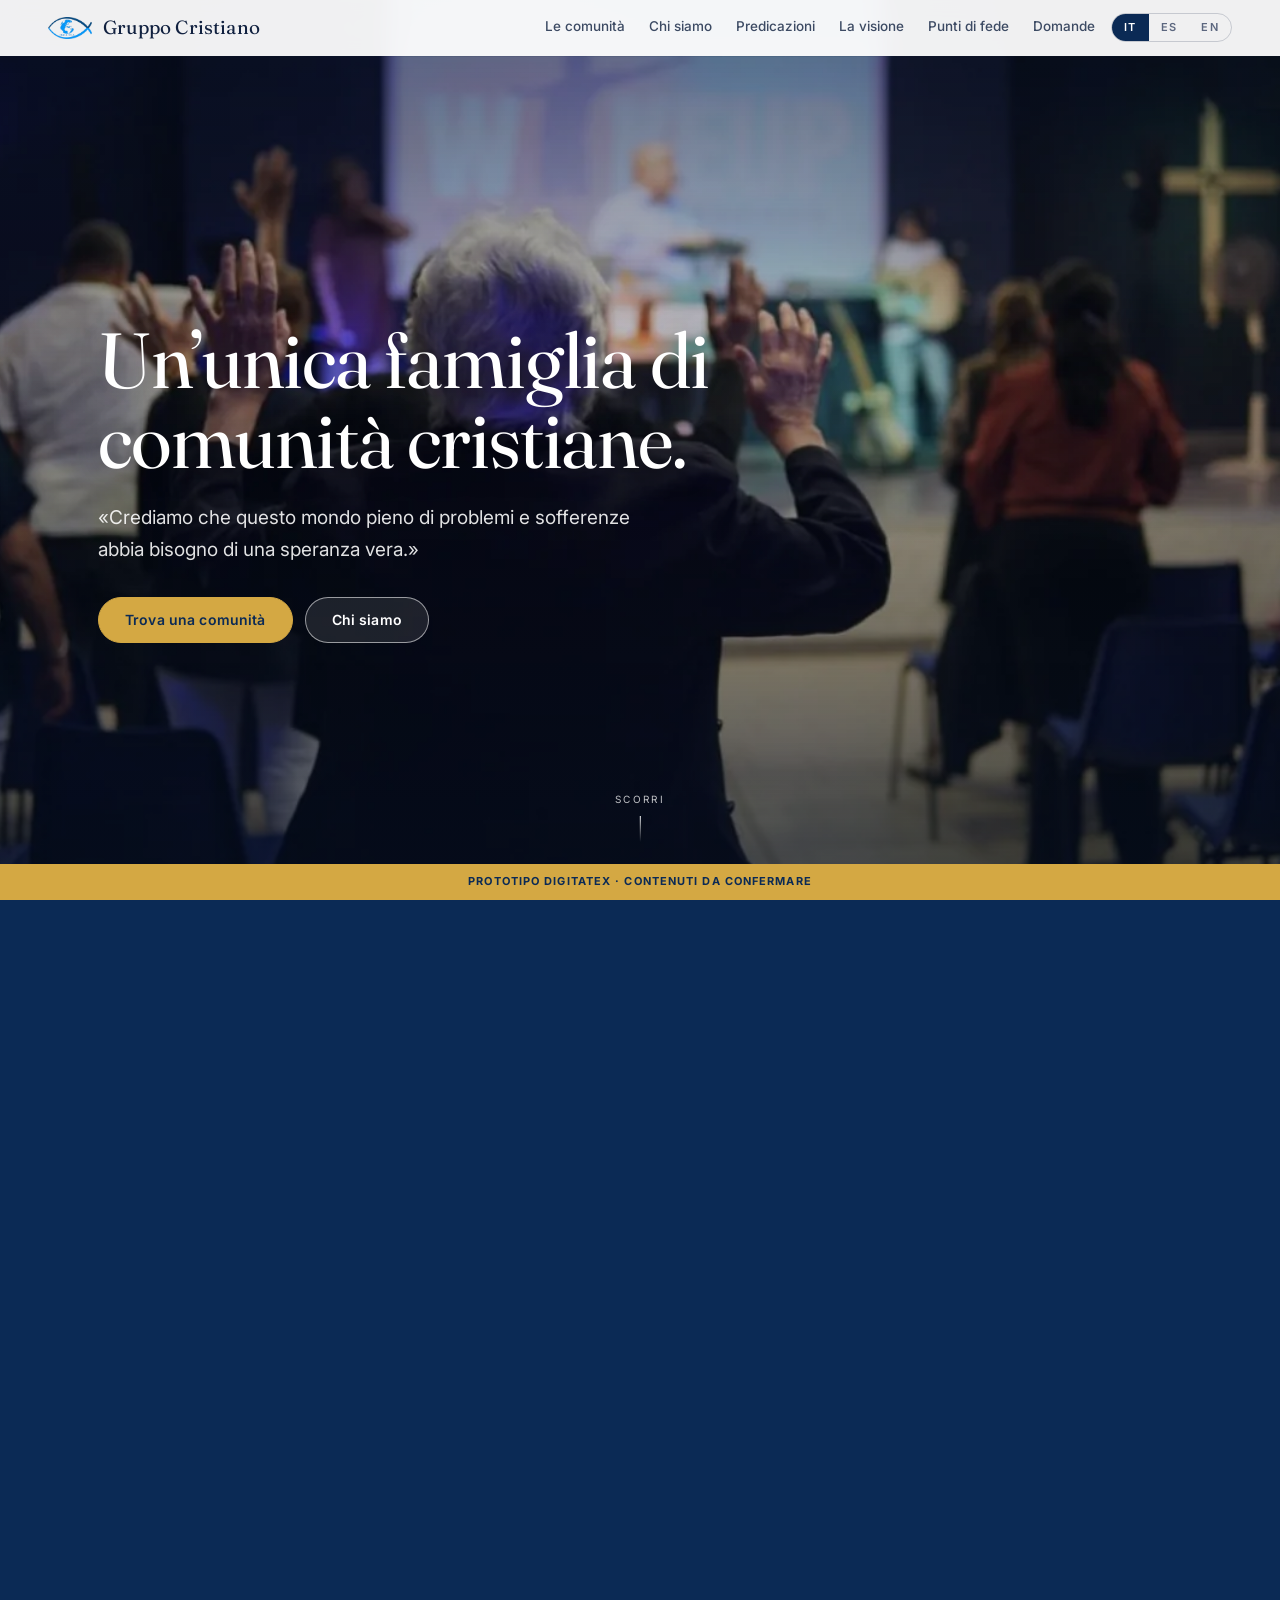
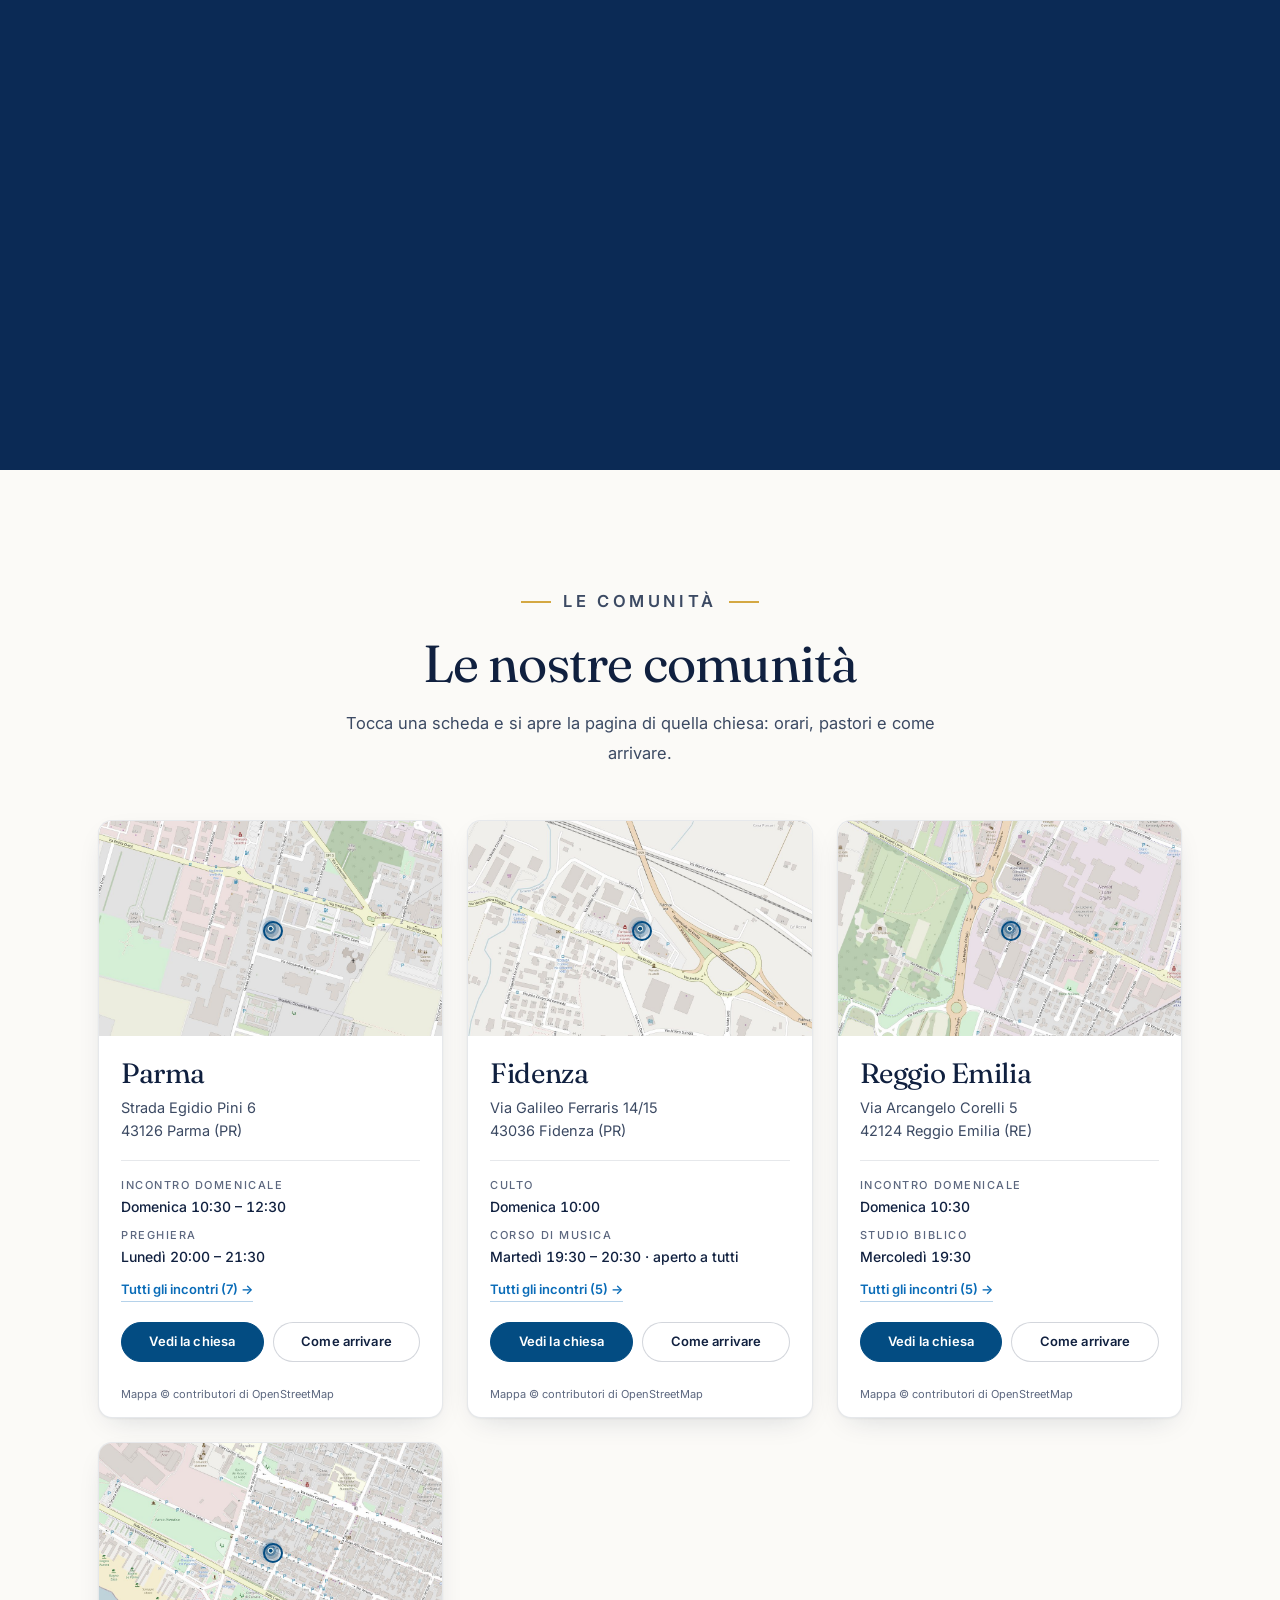
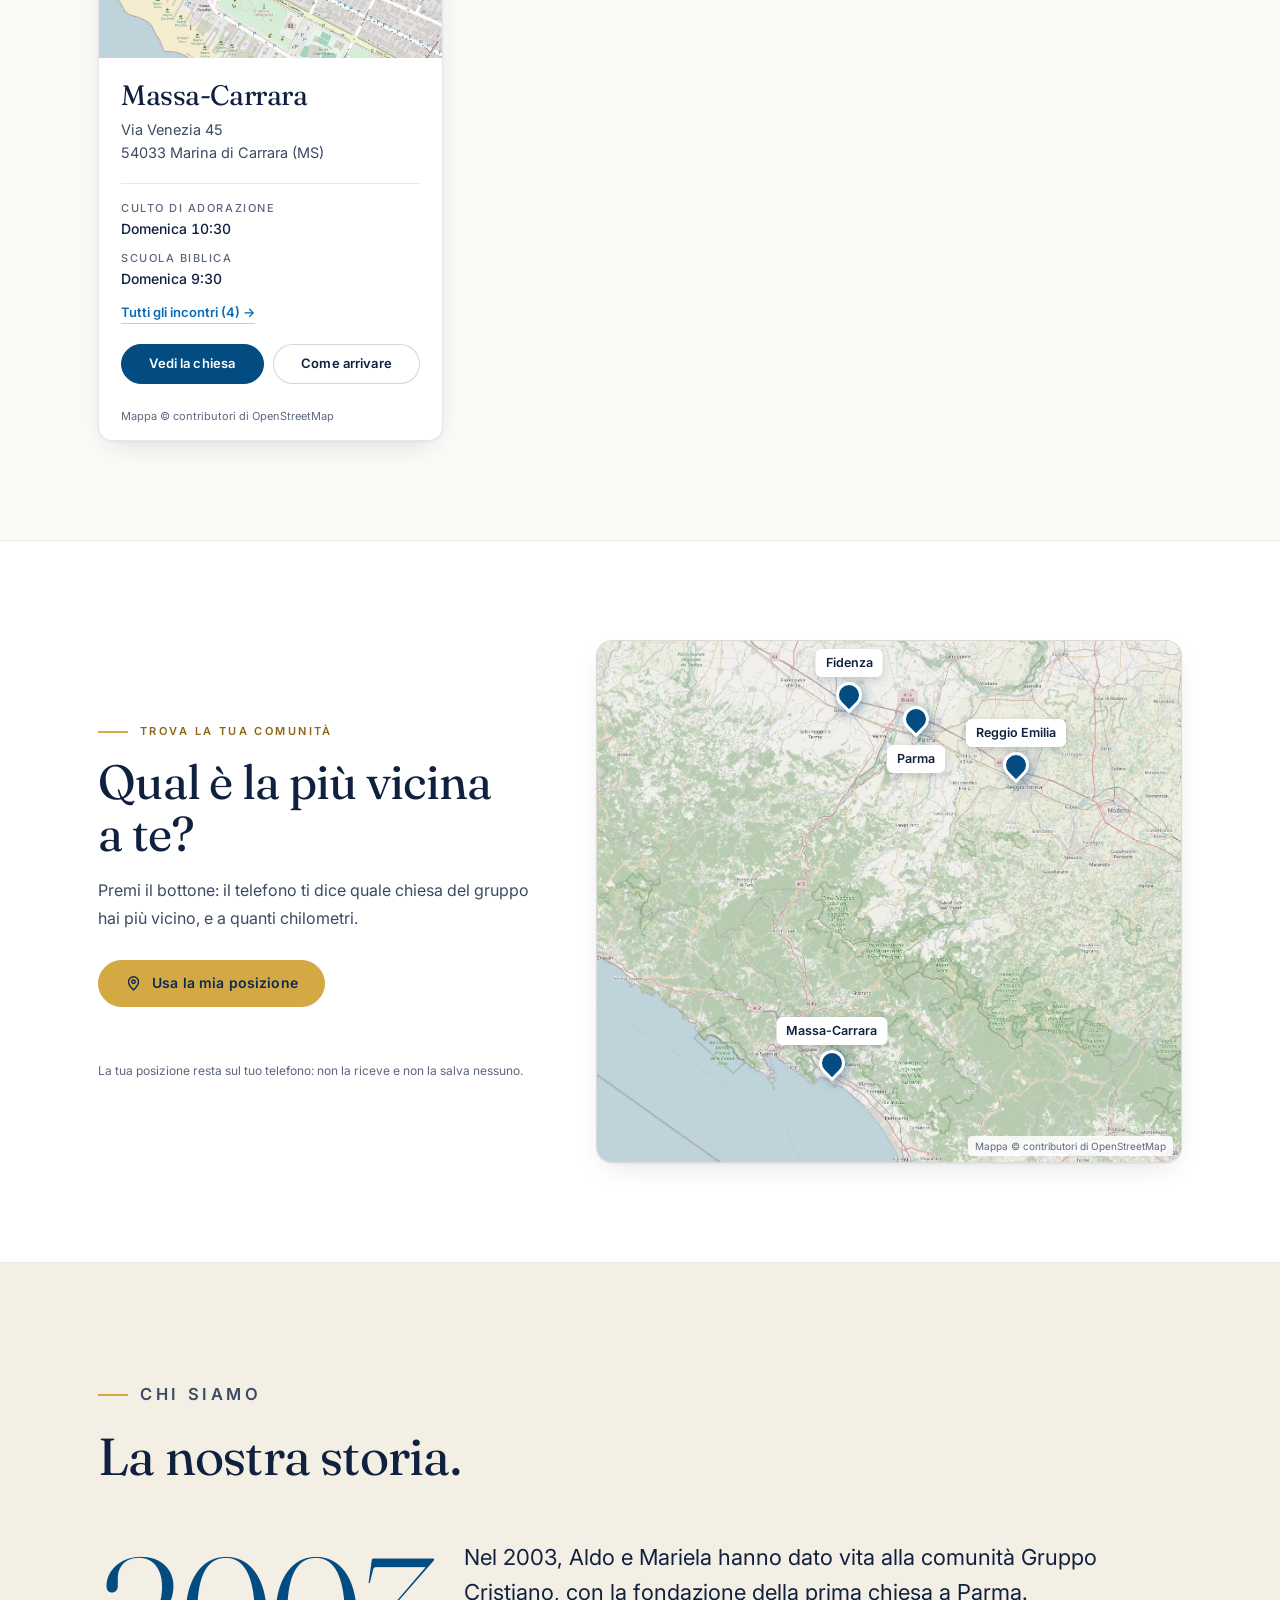
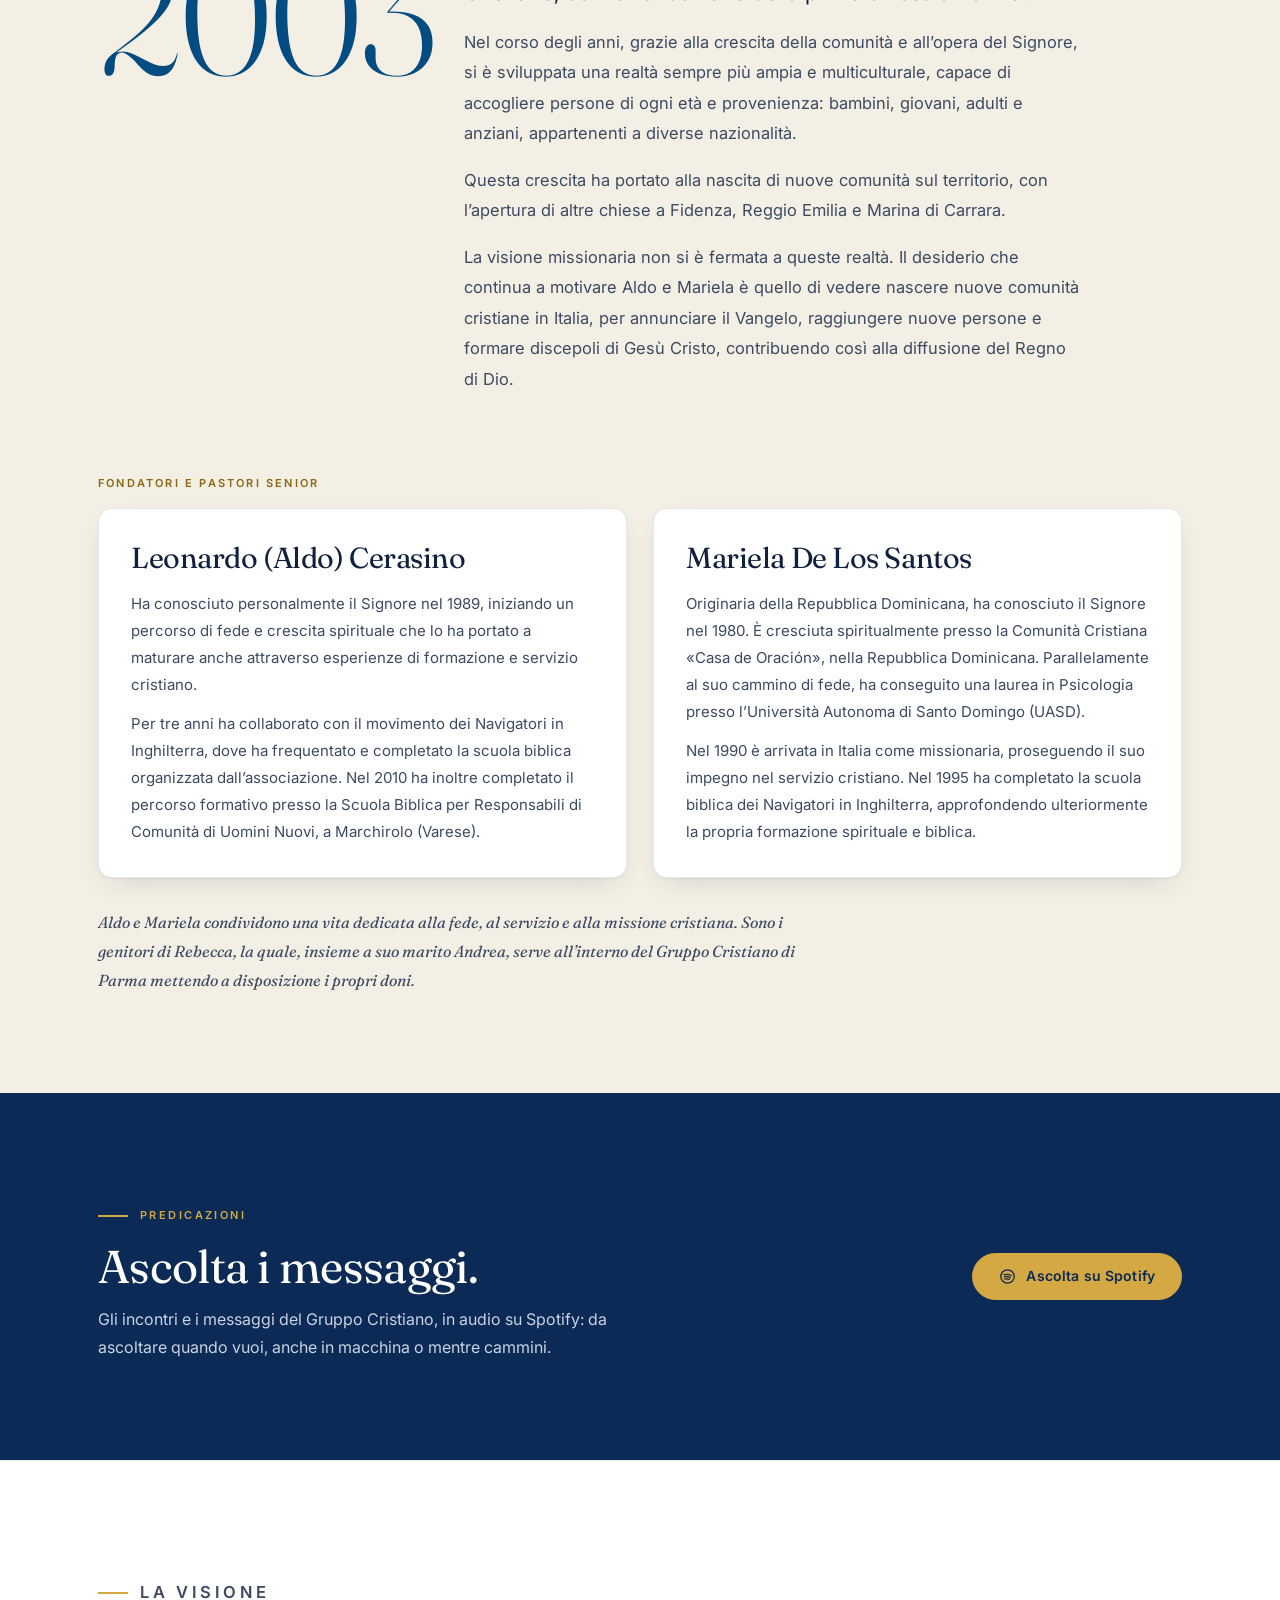
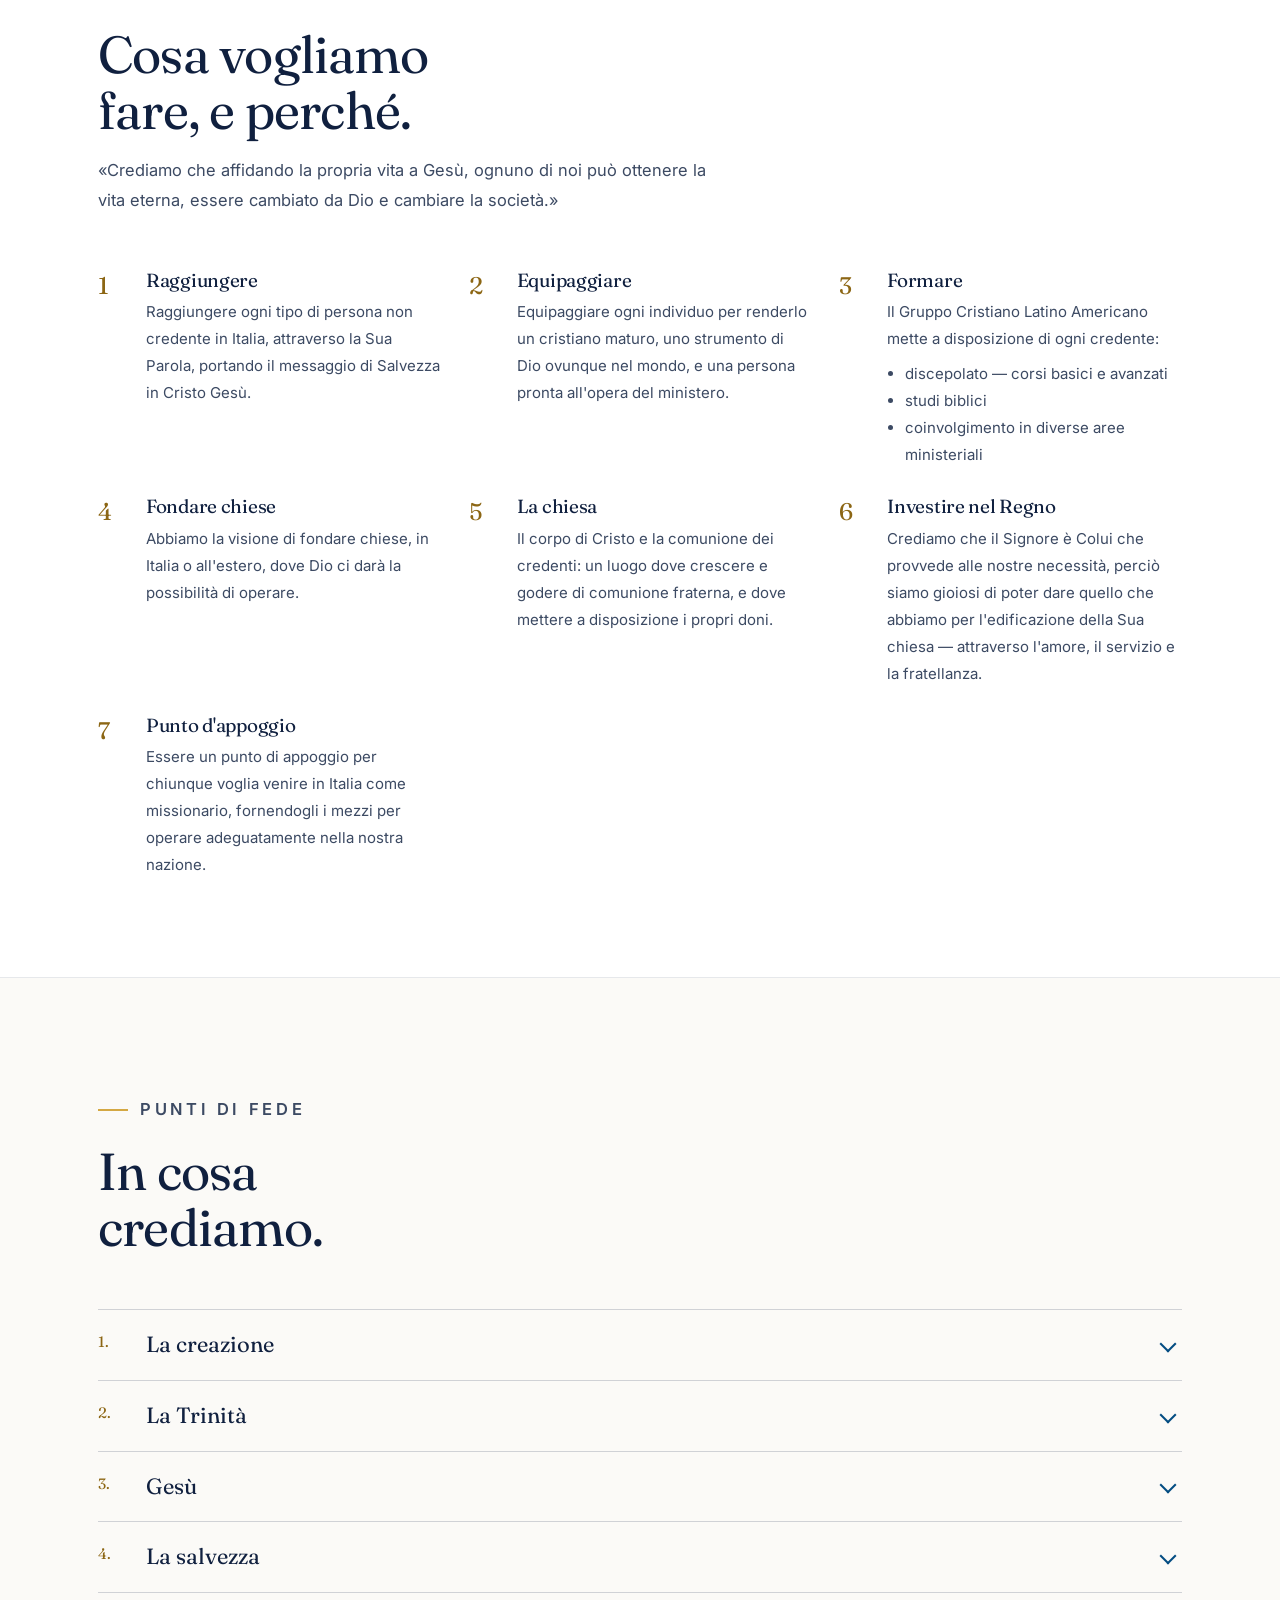
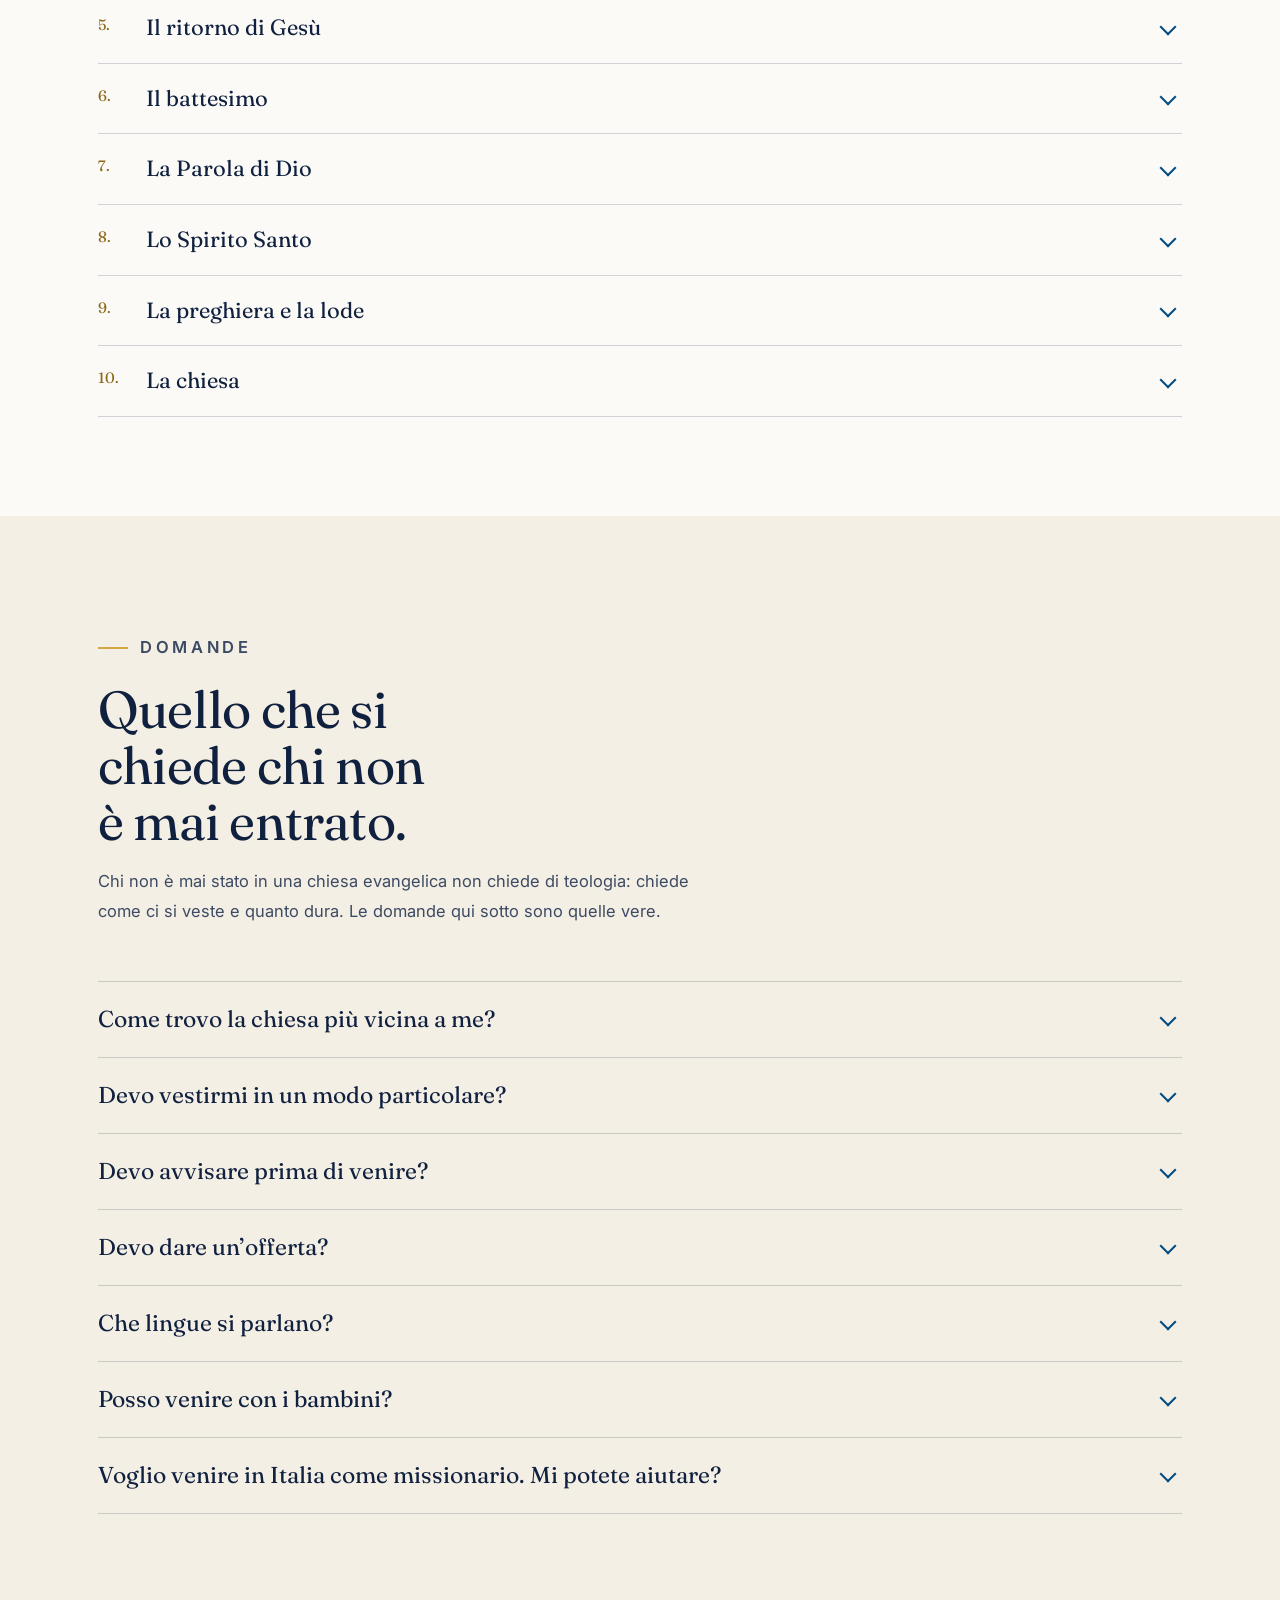
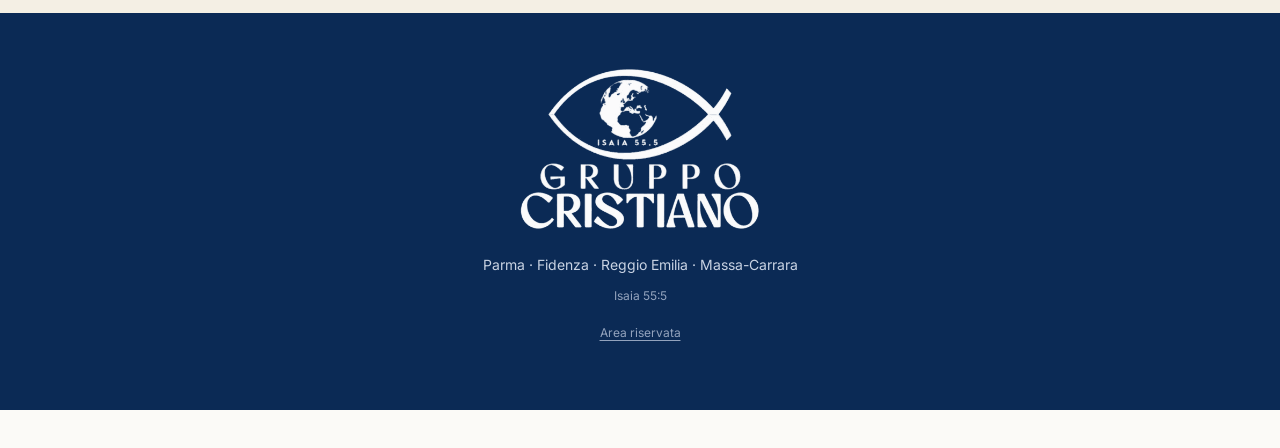
==== commit e9e2b718: "Traduccion automatica otra vez, como respaldo de lo que escriben ellos Orden en ES/EN: lo escrito en" ====
--- a/index.html
+++ b/index.html
@@ -131,7 +131,7 @@
 }
 </script>
 
-<link rel="stylesheet" href="estilo.css?v=11">
+<link rel="stylesheet" href="estilo.css?v=12">
 </head>
 <body>
 
@@ -454,6 +454,9 @@
          mano, esta linea se queda vieja en cuanto entra una iglesia nueva. -->
     <p class="pie-dir">Fidenza · Parma</p>
     <p class="pie-min" data-i18n="foot_min">Isaia 55:5</p>
+    <!-- Vacio en italiano; en espanol e ingles avisa de que parte del texto
+         esta traducido automaticamente. -->
+    <p class="pie-trad" data-i18n="foot_trad"></p>
     <!-- La puerta del panel: la misma para el general y para cada iglesia; al
          entrar, cada uno ve solo lo suyo. Discreta, al final, y sin indexar. -->
     <p class="pie-panel"><a href="panel/" rel="nofollow" data-i18n="foot_panel">Area riservata</a></p>
--- a/estilo.css
+++ b/estilo.css
@@ -415,6 +415,8 @@
 footer .marchio img{width:min(58vw,240px);margin:0 auto;}
 footer .pie-dir{margin-top:24px;font-size:14px;color:#c9d3e3;}
 footer .pie-min{margin-top:10px;font-size:12px;color:#93a3bd;}
+footer .pie-trad{margin-top:8px;font-size:11.5px;color:#93a3bd;}
+footer .pie-trad:empty{display:none;}
 footer .pie-panel{margin-top:18px;font-size:12px;}
 footer .pie-panel a{color:#93a3bd;text-decoration:underline;text-underline-offset:3px;}
 footer .pie-panel a:hover{color:#fff;}
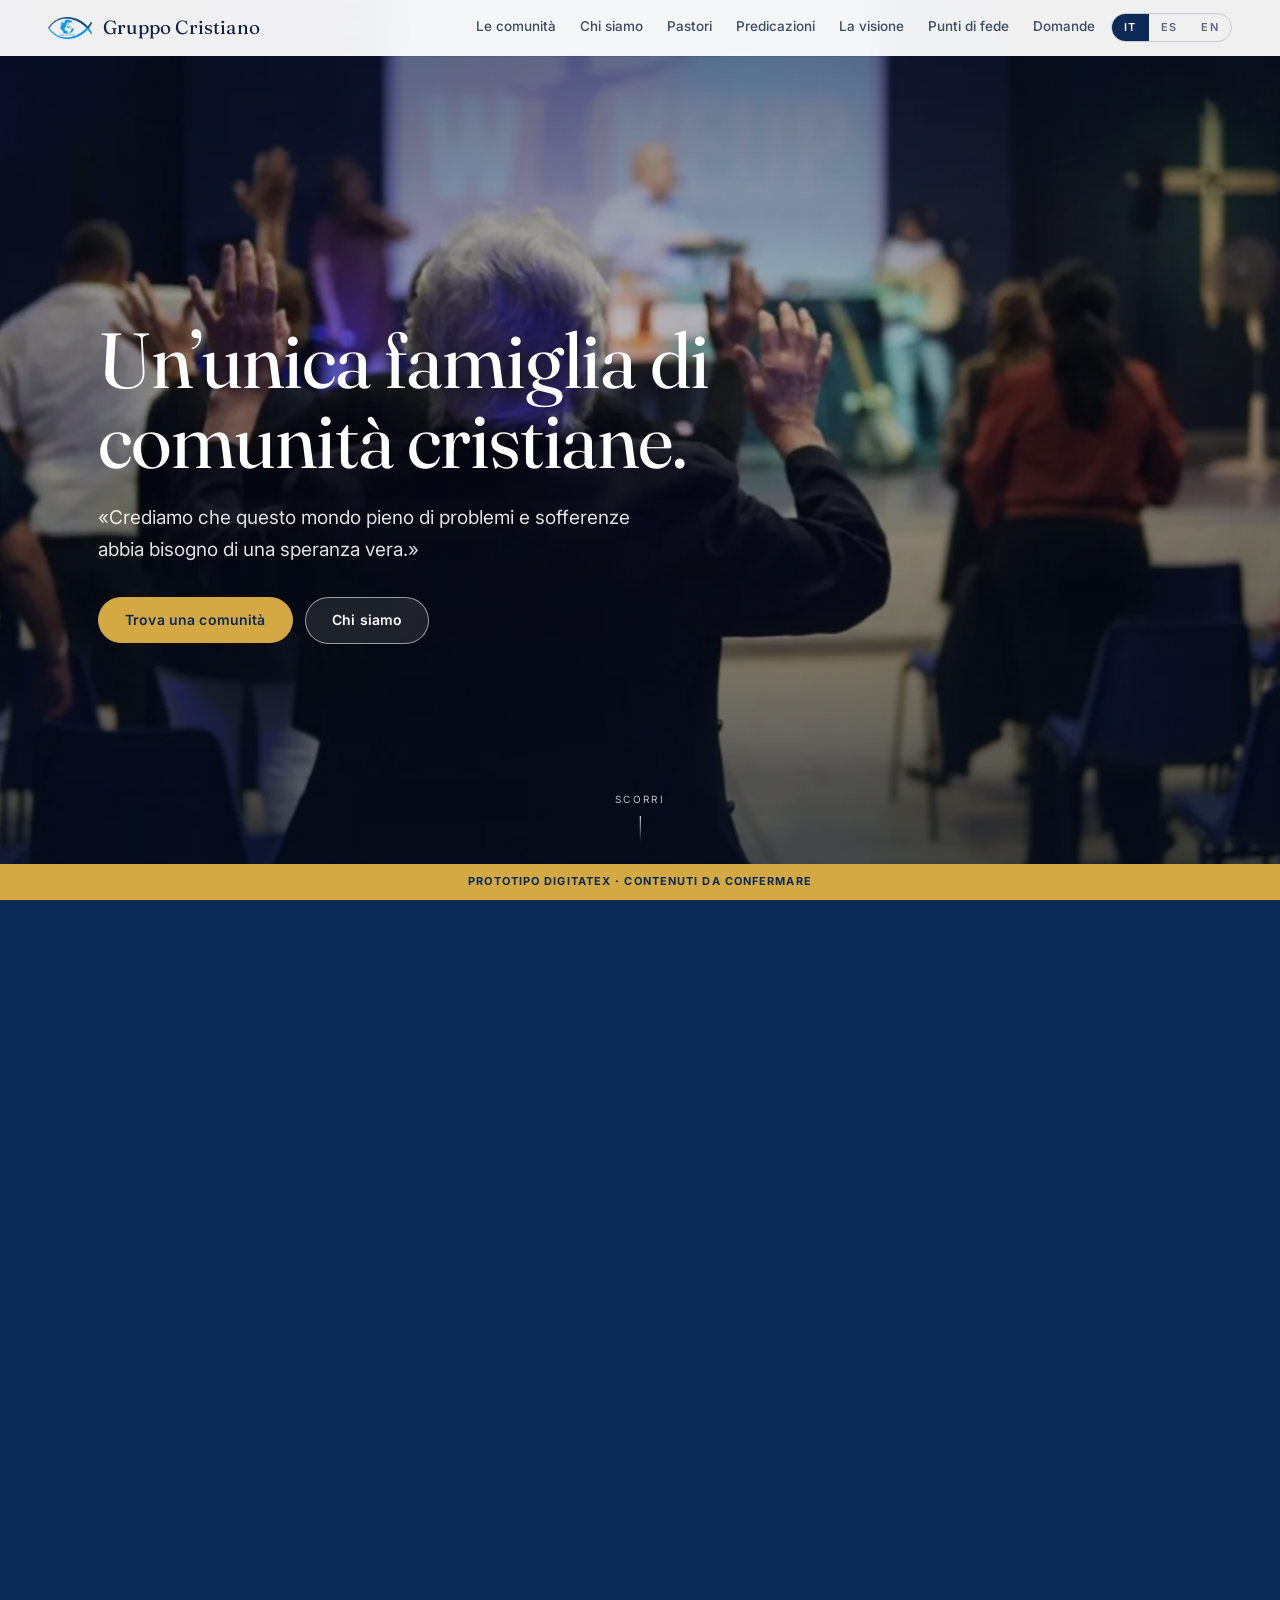
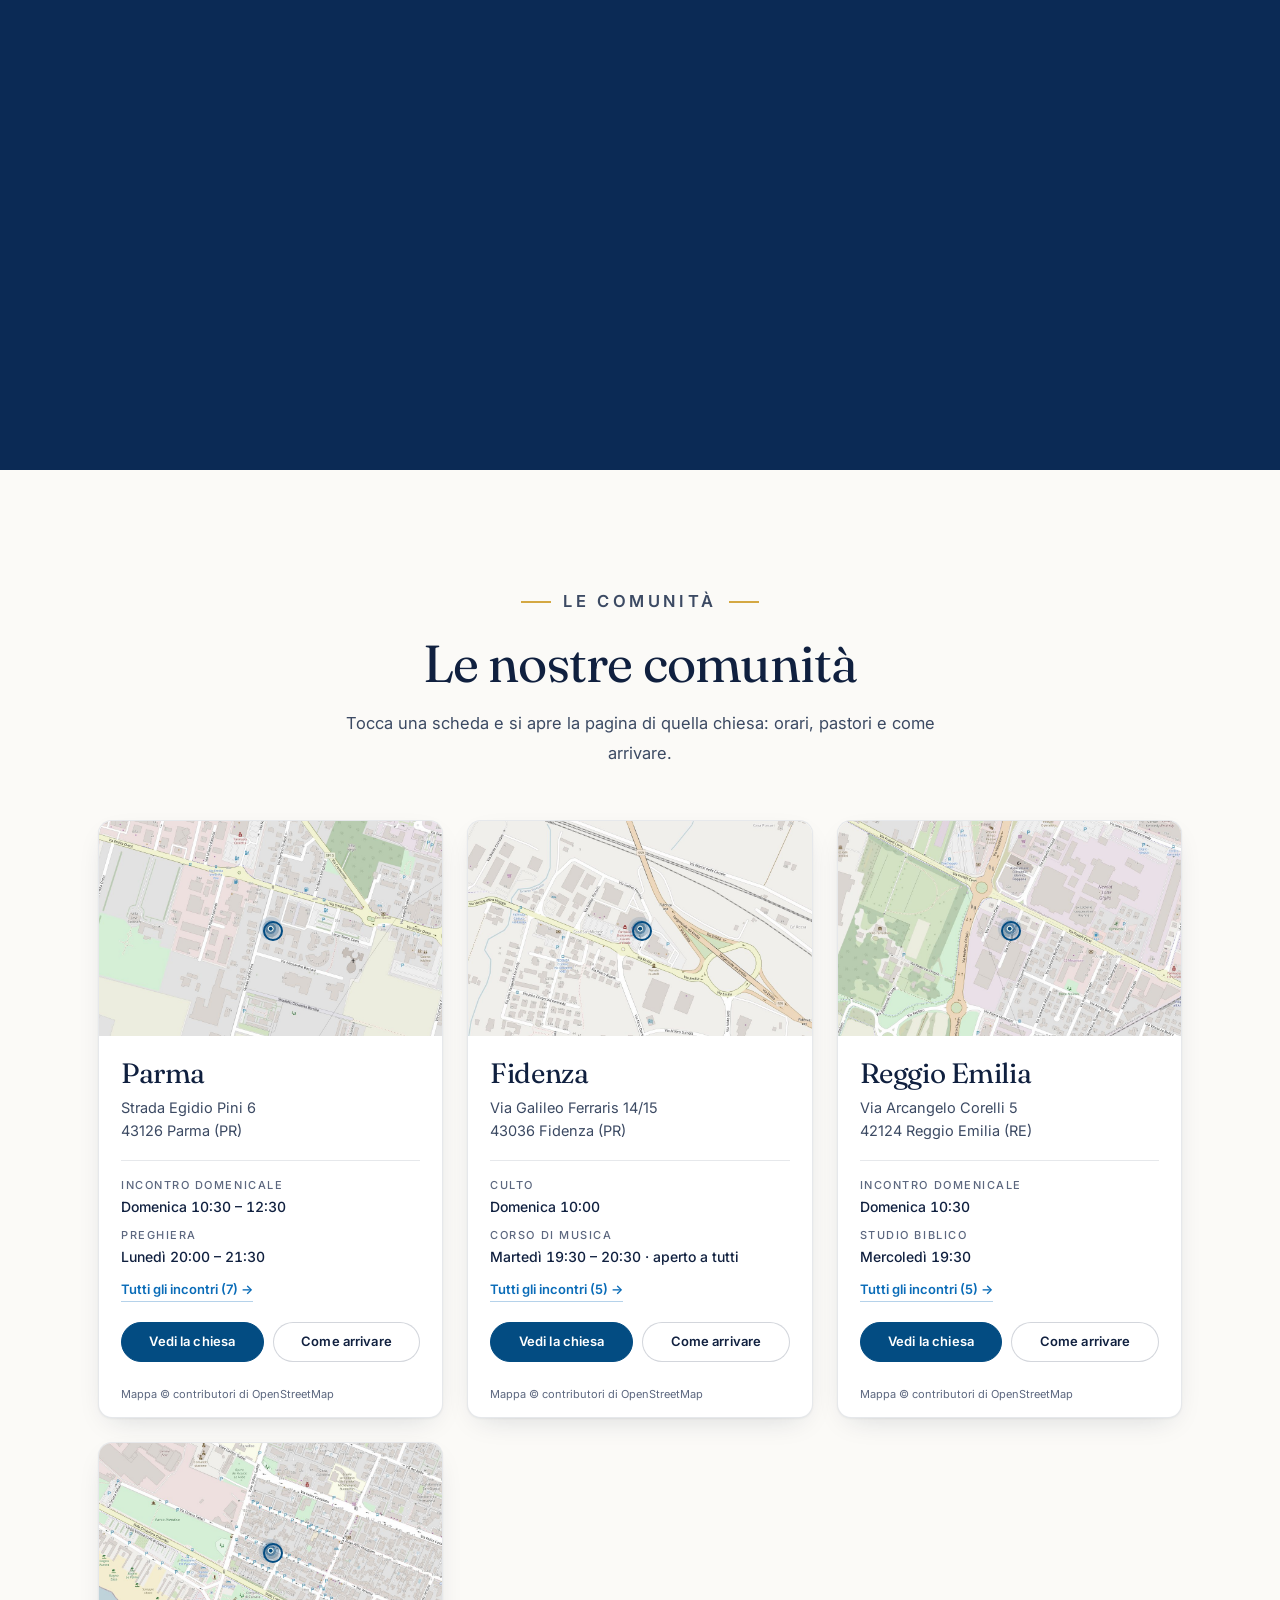
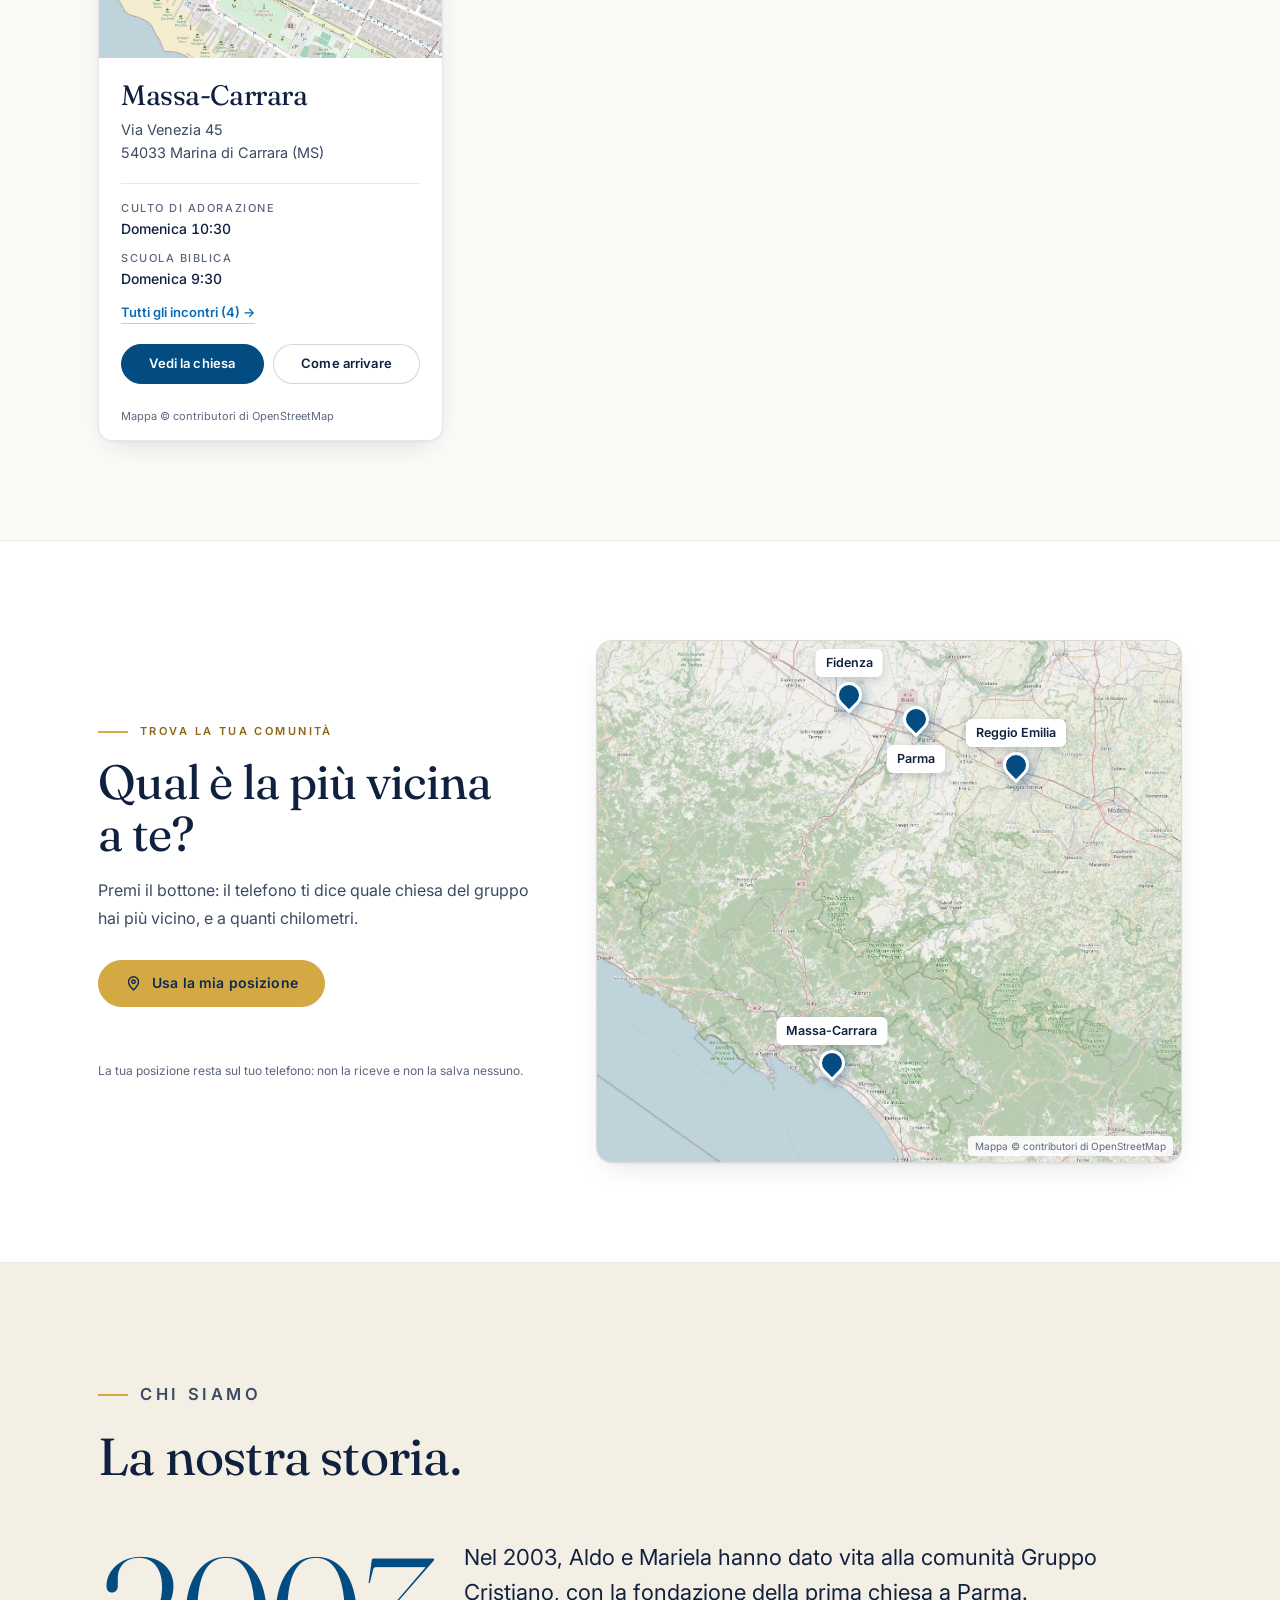
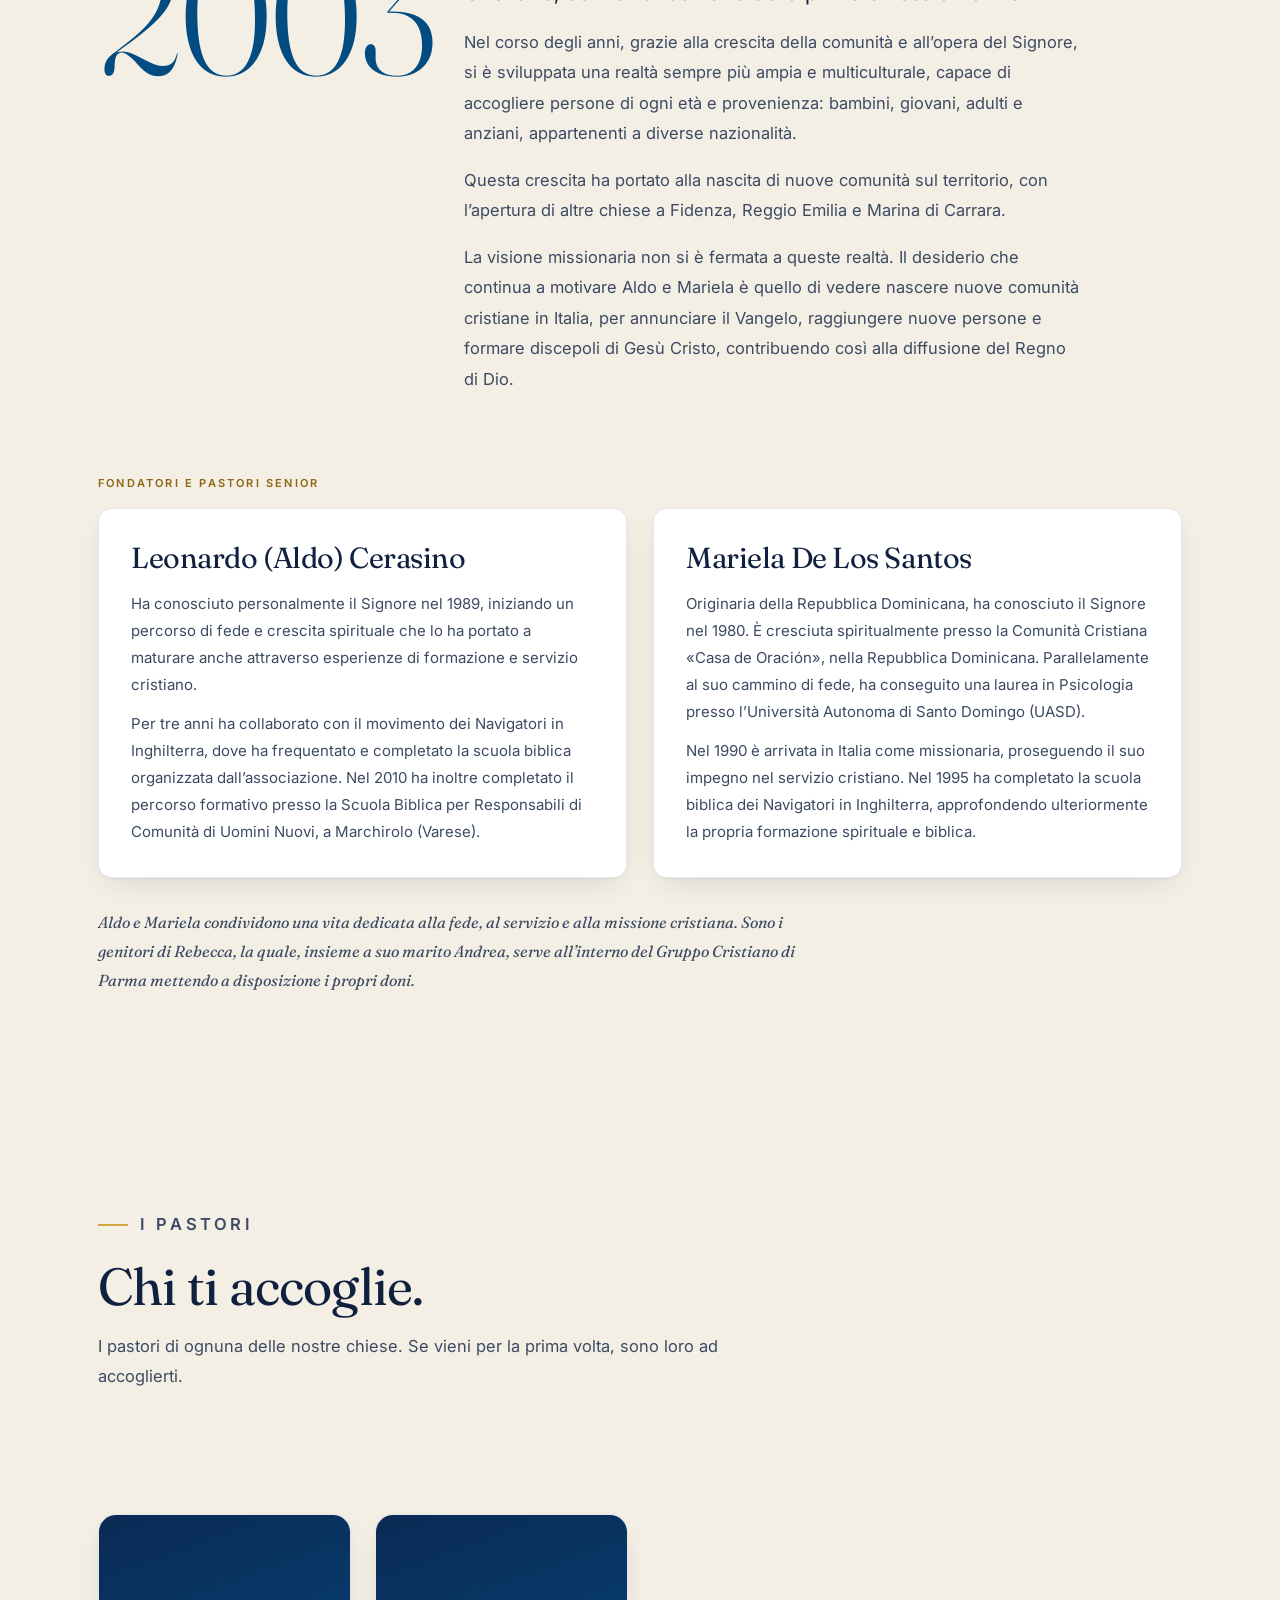
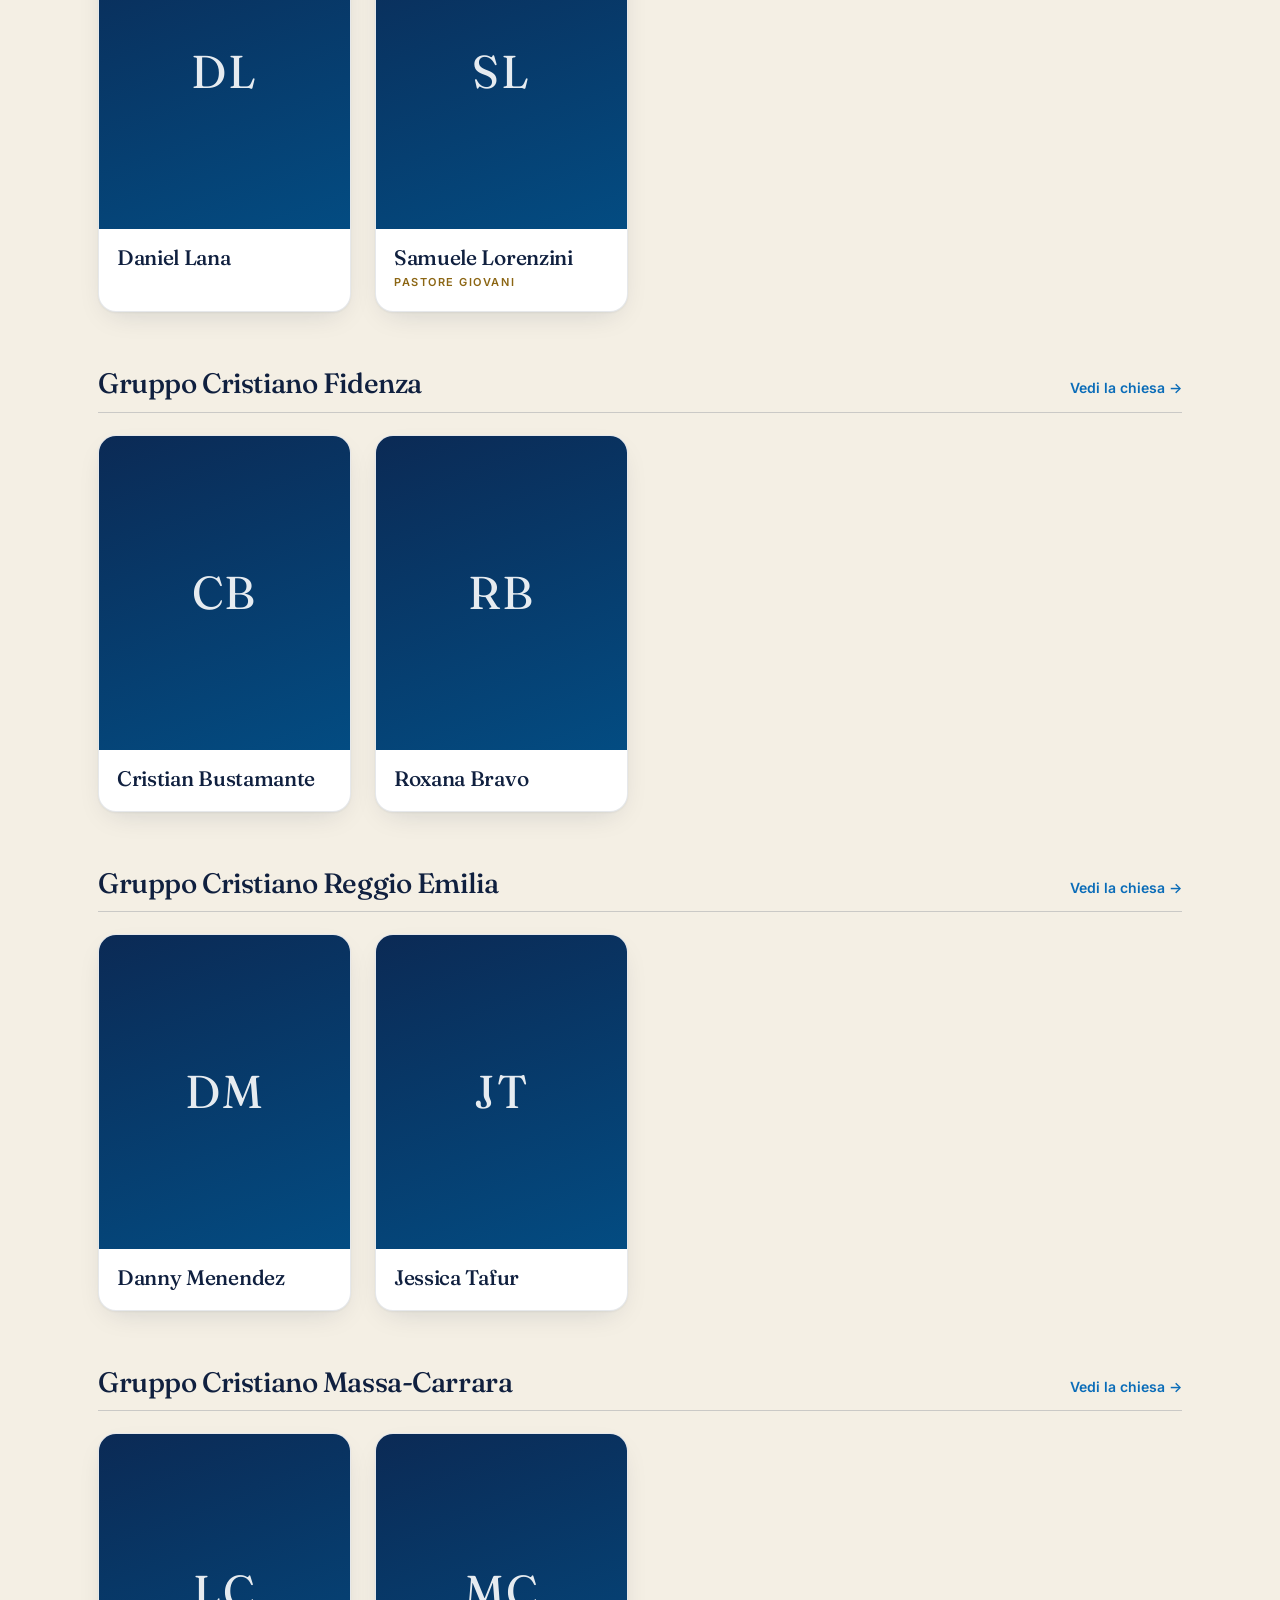
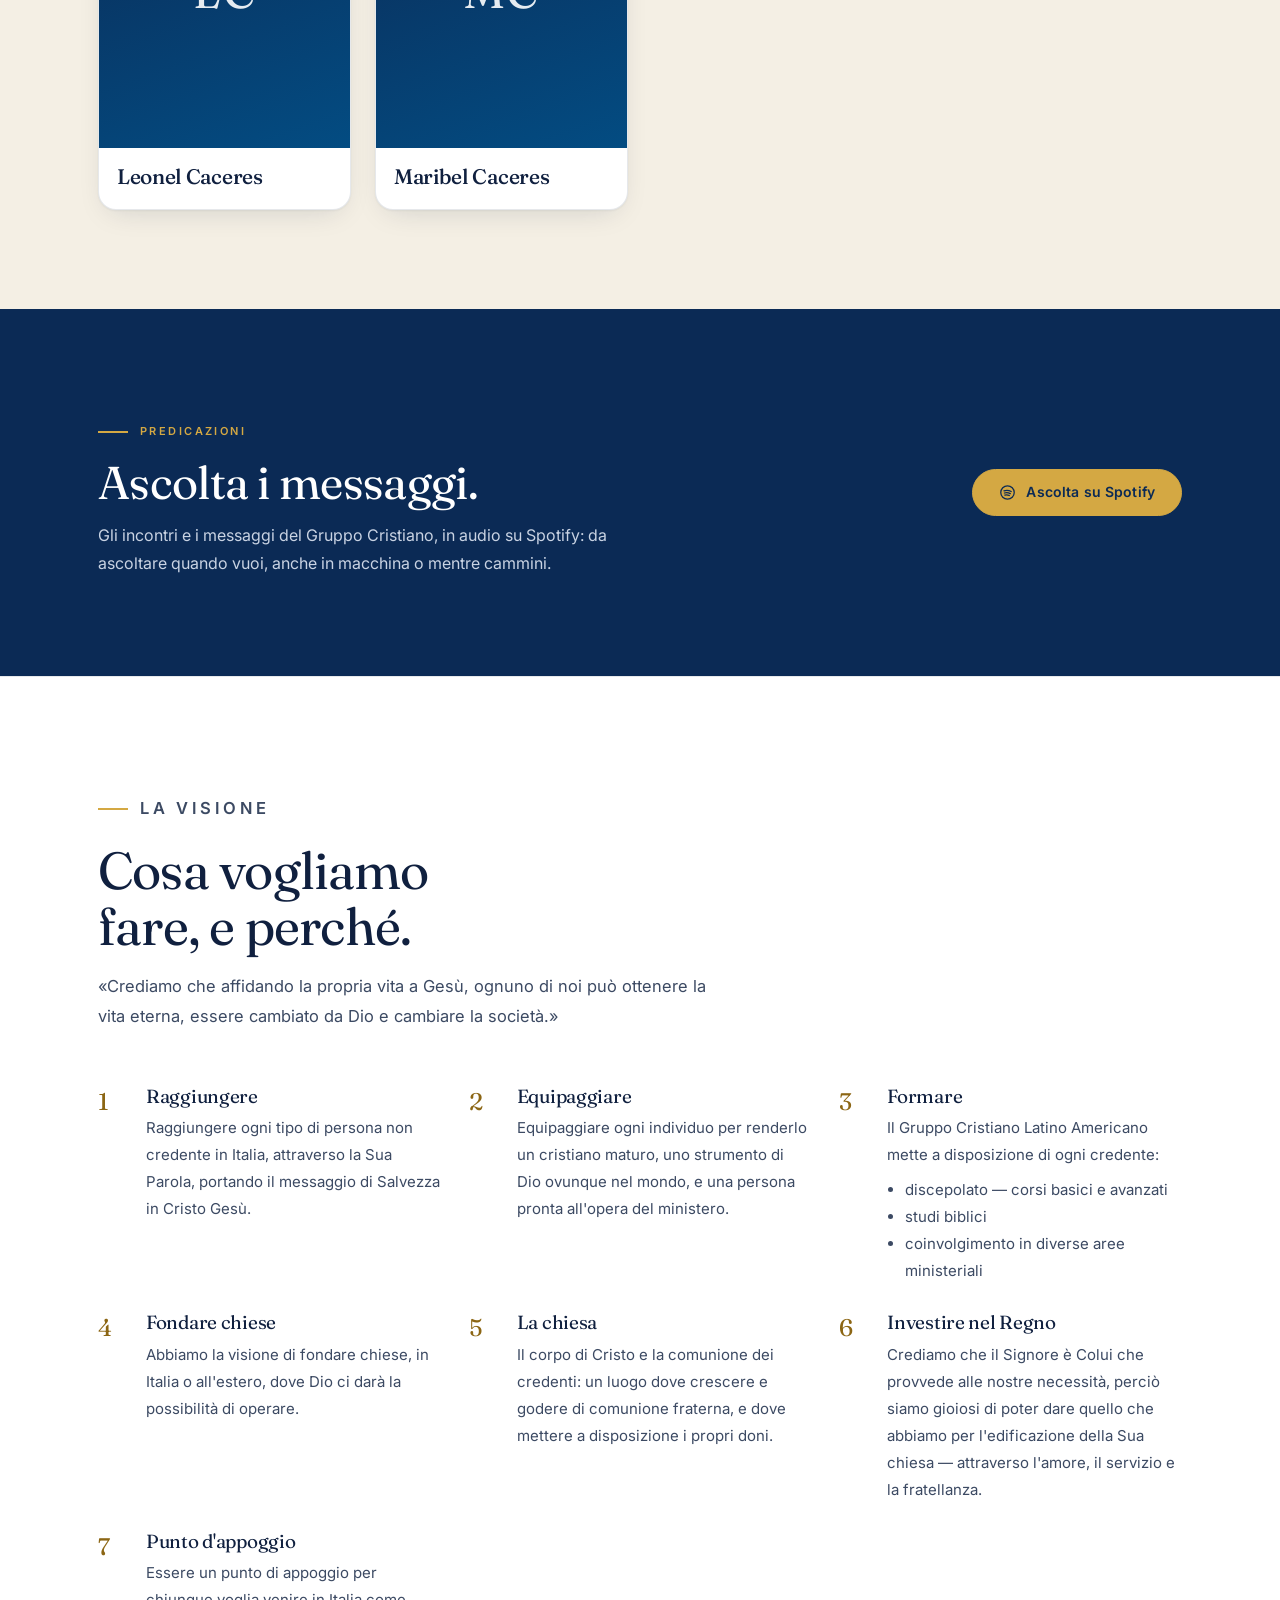
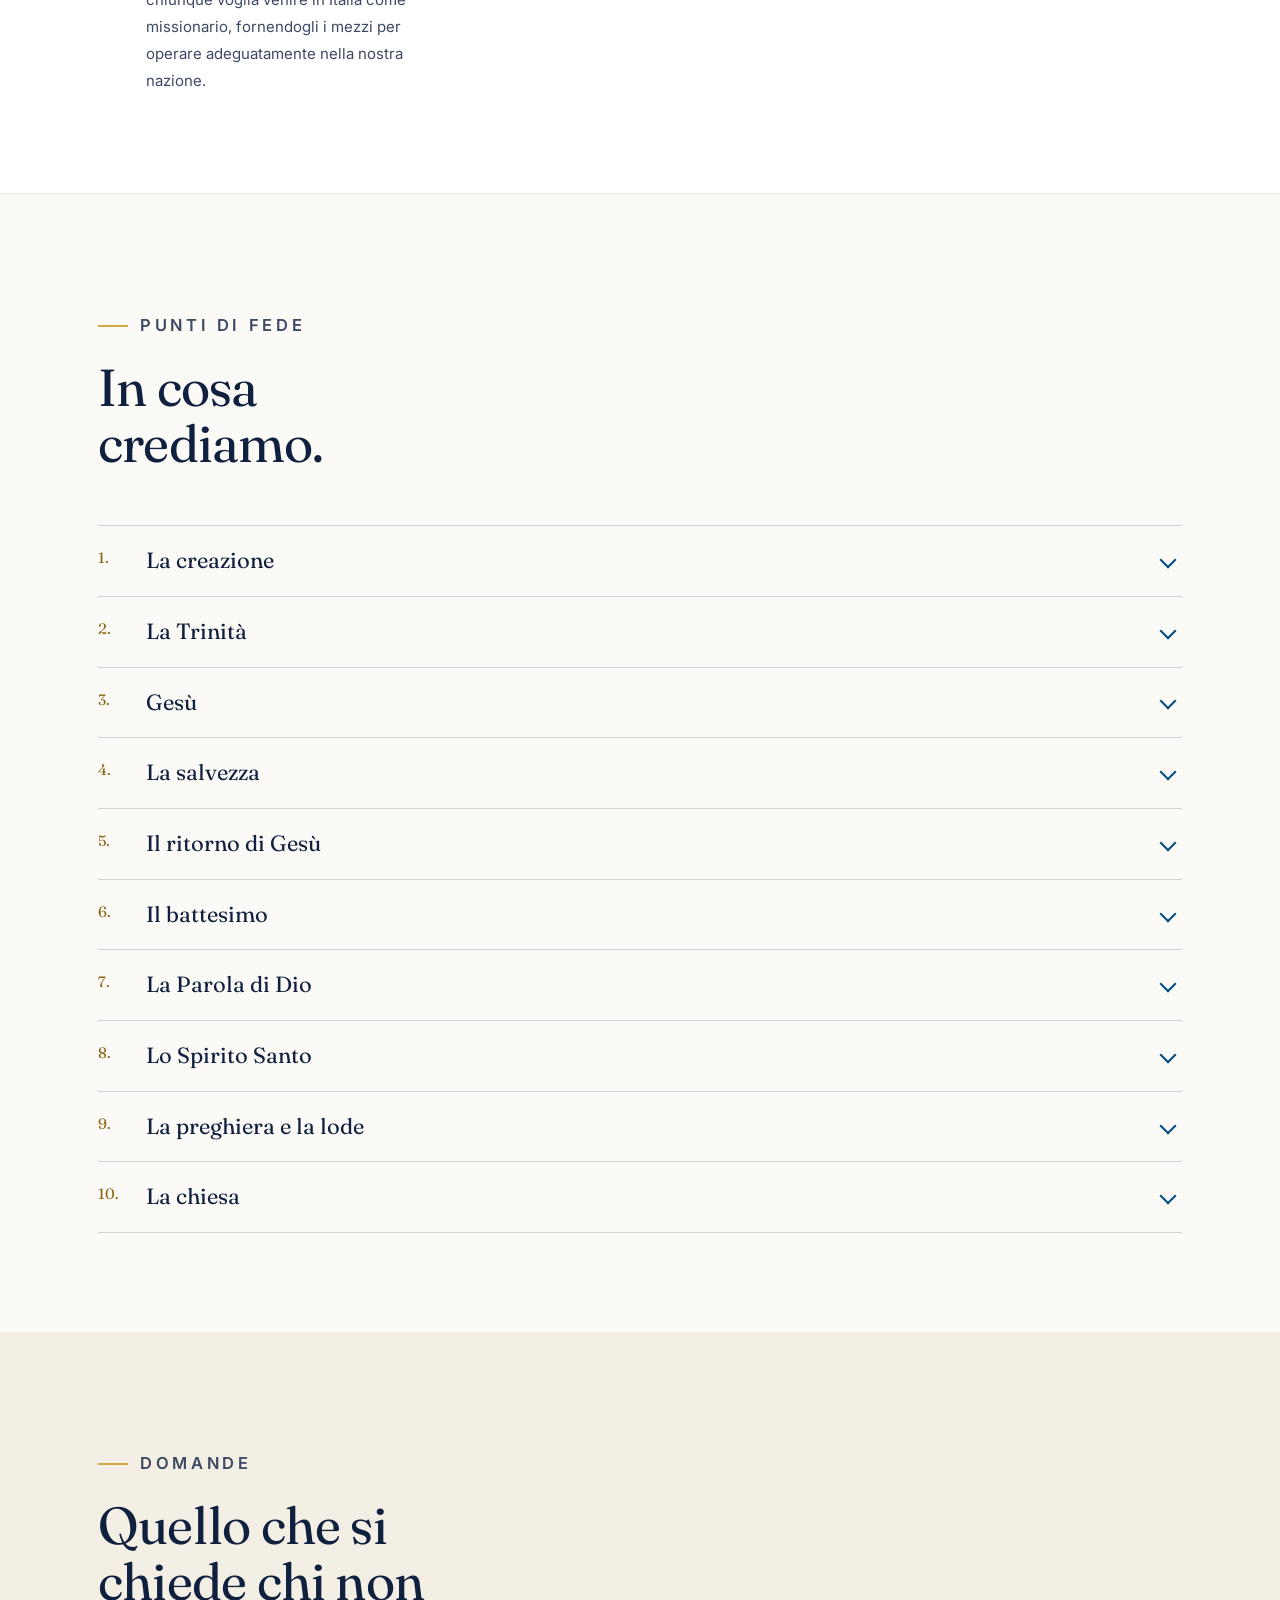
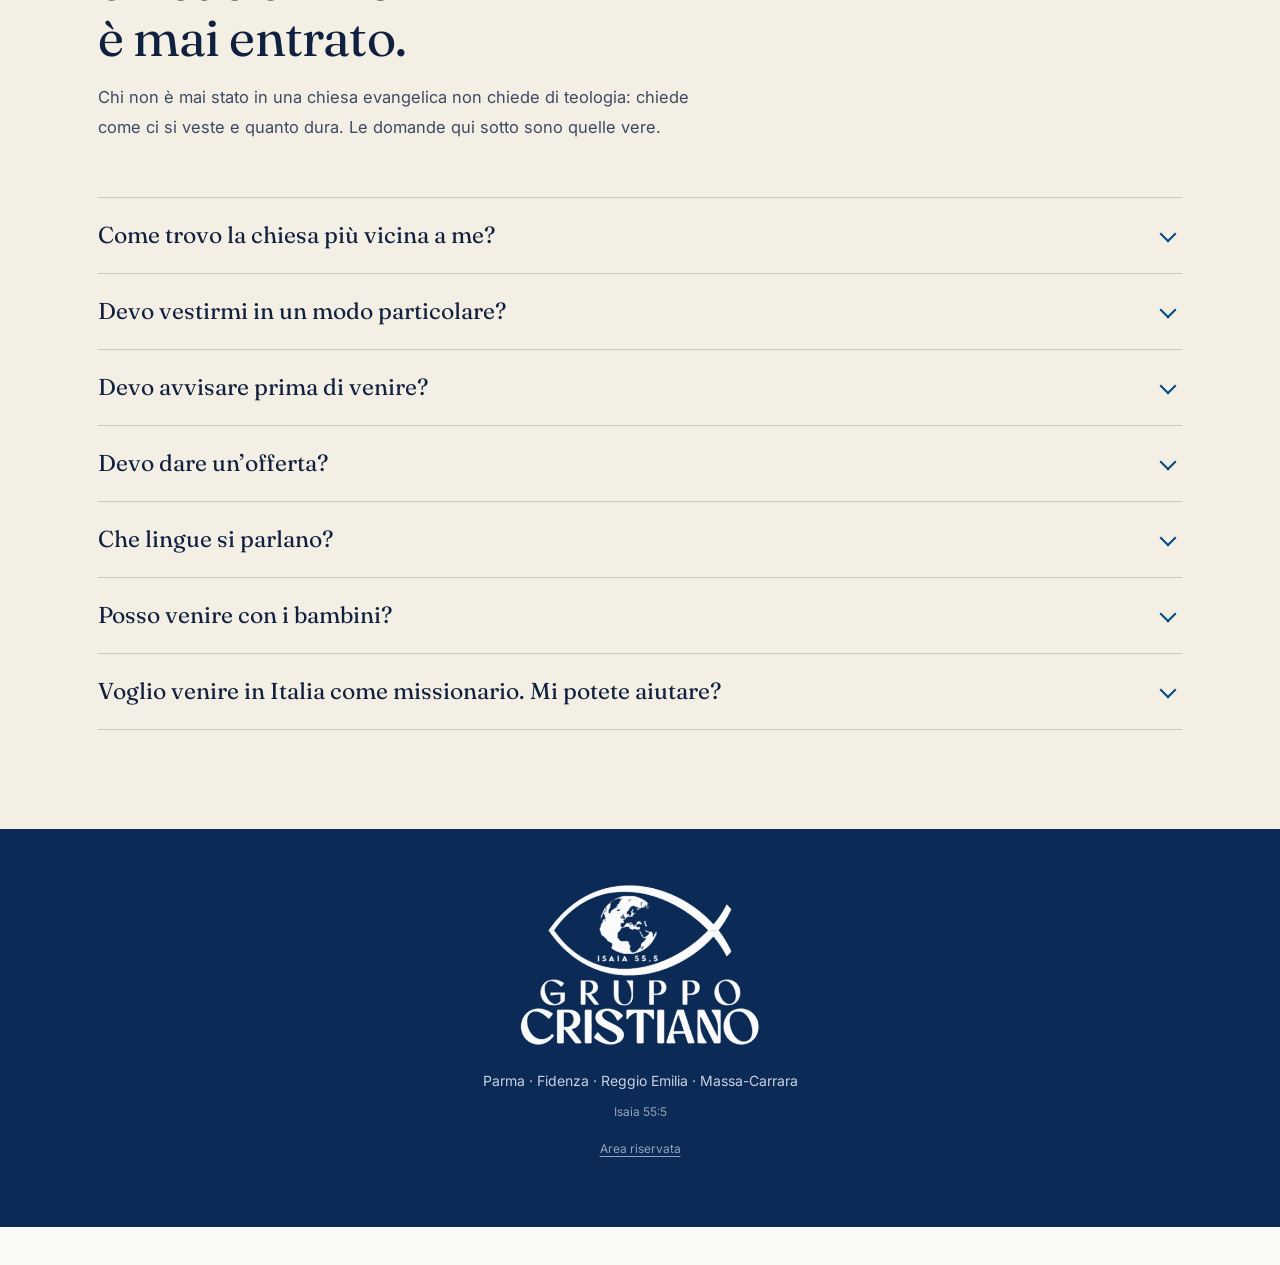
==== commit 6ba7a574: "Pastores: ficha por pastor con foto recortable, en su iglesia y todos en la portada - Cada iglesia m" ====
--- a/index.html
+++ b/index.html
@@ -7,9 +7,25 @@
      arriba, antes de pintar nada, para que no se vea ni un instante. -->
 <script>if (/(^|\.)gruppocristiano\.it$/.test(location.hostname)) document.documentElement.className += ' dominio';</script>
 <meta name="viewport" content="width=device-width, initial-scale=1, viewport-fit=cover">
-<meta name="color-scheme" content="dark">
+<meta name="color-scheme" content="light">
 <title>Gruppo Cristiano Latino Americano — Chiese in Italia</title>
 <meta name="description" content="Gruppo Cristiano Latino Americano: chiese evangeliche in Italia. Le nostre sedi, gli orari degli incontri e come arrivare. Italiano, spagnolo e inglese.">
+<!-- La direccion unica de la portada para Google, y la vista previa cuando
+     alguien pega el enlace en WhatsApp o Facebook: la foto de portada, el
+     nombre y la frase. Sin esto sale un recuadro gris con la direccion. -->
+<link rel="canonical" href="https://www.gruppocristiano.it/">
+<meta property="og:type" content="website">
+<meta property="og:site_name" content="Gruppo Cristiano">
+<meta property="og:title" content="Gruppo Cristiano — Chiese evangeliche in Italia">
+<meta property="og:description" content="Un’unica famiglia di comunità cristiane: Parma, Fidenza, Reggio Emilia e Marina di Carrara. Orari, pastori e come arrivare.">
+<meta property="og:url" content="https://www.gruppocristiano.it/">
+<meta property="og:image" content="https://www.gruppocristiano.it/media/portada.jpg">
+<meta property="og:image:width" content="1206">
+<meta property="og:image:height" content="747">
+<meta property="og:locale" content="it_IT">
+<meta property="og:locale:alternate" content="es_ES">
+<meta property="og:locale:alternate" content="en_GB">
+<meta name="twitter:card" content="summary_large_image">
 <link rel="icon" href="media/simbolo-256.png" type="image/png">
 <link rel="apple-touch-icon" href="media/simbolo-256.png">
 <link rel="preconnect" href="https://fonts.googleapis.com">
@@ -131,7 +147,7 @@
 }
 </script>
 
-<link rel="stylesheet" href="estilo.css?v=12">
+<link rel="stylesheet" href="estilo.css?v=13">
 </head>
 <body>
 
@@ -151,6 +167,7 @@
       <a href="#sedi" data-i18n="nav_sedi">Le comunità</a>
       <a href="#eventi" data-i18n="nav_eventi" id="nav-eventi" hidden>Eventi</a>
       <a href="#storia" data-i18n="nav_storia">Chi siamo</a>
+      <a href="#pastori" data-i18n="nav_pastori" id="nav-pastori" hidden>Pastori</a>
       <a href="#predicazioni" data-i18n="nav_pred">Predicazioni</a>
       <a href="#visione" data-i18n="nav_visione">La visione</a>
       <a href="#fede" data-i18n="nav_fede">Punti di fede</a>
@@ -354,6 +371,22 @@
 </section>
 
 <!-- ============================================================================
+     I PASTORI — los de todas las iglesias, con su foto y unas lineas. Los pone
+     cada iglesia en su ficha del panel. Escondida mientras ninguna tenga.
+     ============================================================================ -->
+<section id="pastori" class="pastori-sec" hidden>
+  <div class="wrap">
+    <div class="sec-head reveal">
+      <p class="eyebrow" data-i18n="pa_eyebrow">I pastori</p>
+      <h2 data-i18n="pa_h2">Chi ti accoglie.</h2>
+      <p data-i18n="pa_p">I pastori di ognuna delle nostre chiese. Se vieni per la prima volta,
+        sono loro ad accoglierti.</p>
+    </div>
+    <div id="pastori-lista"></div>
+  </div>
+</section>
+
+<!-- ============================================================================
      PREDICAZIONI — su canal de Spotify, que segun su documento es de todas
      las iglesias. El boton de YouTube se quito a peticion suya: ese canal es
      el de Parma, y cada iglesia ensena sus redes en su propia pagina.
--- a/estilo.css
+++ b/estilo.css
@@ -345,8 +345,9 @@
 @media (max-width:760px){ .fondatori{grid-template-columns:1fr;} }
 .fondatore{padding:clamp(22px,3vw,32px);border:1px solid var(--linea);
   border-radius:14px;background:var(--blanco);box-shadow:var(--sombra);}
-.fondatore-foto{display:block;width:112px;height:112px;border-radius:50%;object-fit:cover;
+.fondatore-foto{display:block;width:112px;height:112px;border-radius:50%;overflow:hidden;
   margin-bottom:18px;border:4px solid var(--blanco);box-shadow:0 0 0 2px var(--oro),0 10px 24px -10px rgba(16,32,63,.35);}
+.fondatore-foto img{width:100%;height:100%;display:block;object-fit:cover;}
 .fondatore h4{font-size:clamp(23px,2.6vw,29px);line-height:1.2;margin-bottom:14px;}
 .fondatore p{font-size:15px;line-height:1.8;color:var(--texto-2);}
 .fondatore p + p{margin-top:12px;}
@@ -501,10 +502,7 @@
 #sp-chi{padding-block:clamp(56px,8vh,96px);background:var(--crema);}
 #sp-chi .acciones{margin-top:24px;justify-content:flex-start;}
 
-.sp-pastori{list-style:none;display:grid;gap:12px;}
-.sp-pastori li{font-family:'Fraunces',Georgia,serif;font-size:20px;line-height:1.3;}
-.sp-pastori li span{display:block;margin-top:2px;font-family:'Inter',system-ui,sans-serif;
-  font-size:11px;letter-spacing:.14em;text-transform:uppercase;color:var(--oro-texto);font-weight:600;}
+.sp-pastori{display:grid;gap:14px;}
 .sp-contatti{justify-content:flex-start;margin-top:18px;}
 .sp-social{display:flex;gap:12px;margin-top:18px;}
 .sp-social a{display:grid;place-items:center;width:46px;height:46px;
@@ -634,3 +632,35 @@
 /* La foto de los pastores, sobre sus nombres. */
 .sp-pastori-foto{width:100%;max-width:420px;aspect-ratio:4/3;object-fit:cover;border-radius:14px;
   margin-bottom:16px;box-shadow:var(--sombra);display:block;}
+
+/* ============================================================================
+   LOS PASTORES — una ficha por pastor: la foto en 4:5 (el mismo marco que en
+   el panel, para que el recorte que eligen salga igual), el nombre, el papel
+   y unas lineas. En la portada, en rejilla y por iglesia; en la pagina de una
+   iglesia, en fila (foto a la izquierda), porque va en la columna estrecha.
+   ============================================================================ */
+.pastori-sec{background:var(--crema);}
+.pastori-chiesa{margin-top:clamp(34px,5vw,56px);}
+.pastori-cab{display:flex;align-items:baseline;justify-content:space-between;gap:14px;flex-wrap:wrap;
+  padding-bottom:12px;border-bottom:1px solid var(--linea-2);}
+.pastori-cab h3{font-family:'Fraunces',serif;font-weight:500;font-size:clamp(22px,2.4vw,28px);}
+.pastori-cab a{font-size:14px;font-weight:600;color:var(--blu-texto);}
+.pastori-grid{display:grid;grid-template-columns:repeat(auto-fill,minmax(210px,1fr));gap:clamp(16px,2vw,24px);margin-top:22px;}
+.pastore{background:var(--blanco);border:1px solid var(--linea);border-radius:18px;overflow:hidden;box-shadow:var(--sombra);}
+.pastore-foto{aspect-ratio:4/5;overflow:hidden;background:linear-gradient(160deg,var(--marino),var(--blu-dark));
+  display:grid;place-items:center;}
+.pastore-foto img{width:100%;height:100%;display:block;object-fit:cover;}
+.pastore-ini{font-family:'Fraunces',serif;font-size:46px;color:#fff;letter-spacing:.04em;opacity:.9;}
+.pastore-corpo{padding:16px 18px 20px;}
+.pastore-corpo h3{font-family:'Fraunces',serif;font-weight:500;font-size:21px;line-height:1.2;}
+.pastore-ruolo{margin-top:4px;font-size:11px;letter-spacing:.14em;text-transform:uppercase;font-weight:600;color:var(--oro-texto);}
+.pastore-info{margin-top:10px;font-size:14.5px;line-height:1.7;color:var(--texto-2);}
+.pastore-info p + p,.pastore-info ul{margin-top:6px;}
+.pastore-info ul{padding-left:18px;}
+/* en la pagina de una iglesia: en fila */
+.pastore.fila{display:grid;grid-template-columns:96px 1fr;gap:16px;align-items:start;border-radius:14px;padding:12px;}
+.pastore.fila .pastore-foto{border-radius:10px;}
+.pastore.fila .pastore-ini{font-size:30px;}
+.pastore.fila .pastore-corpo{padding:2px 4px 4px 0;}
+@media (max-width:560px){ .pastori-grid{grid-template-columns:repeat(2,minmax(0,1fr));gap:12px;}
+  .pastore-corpo{padding:12px 12px 16px;} .pastore-corpo h3{font-size:18px;} .pastore-info{font-size:13.5px;} }
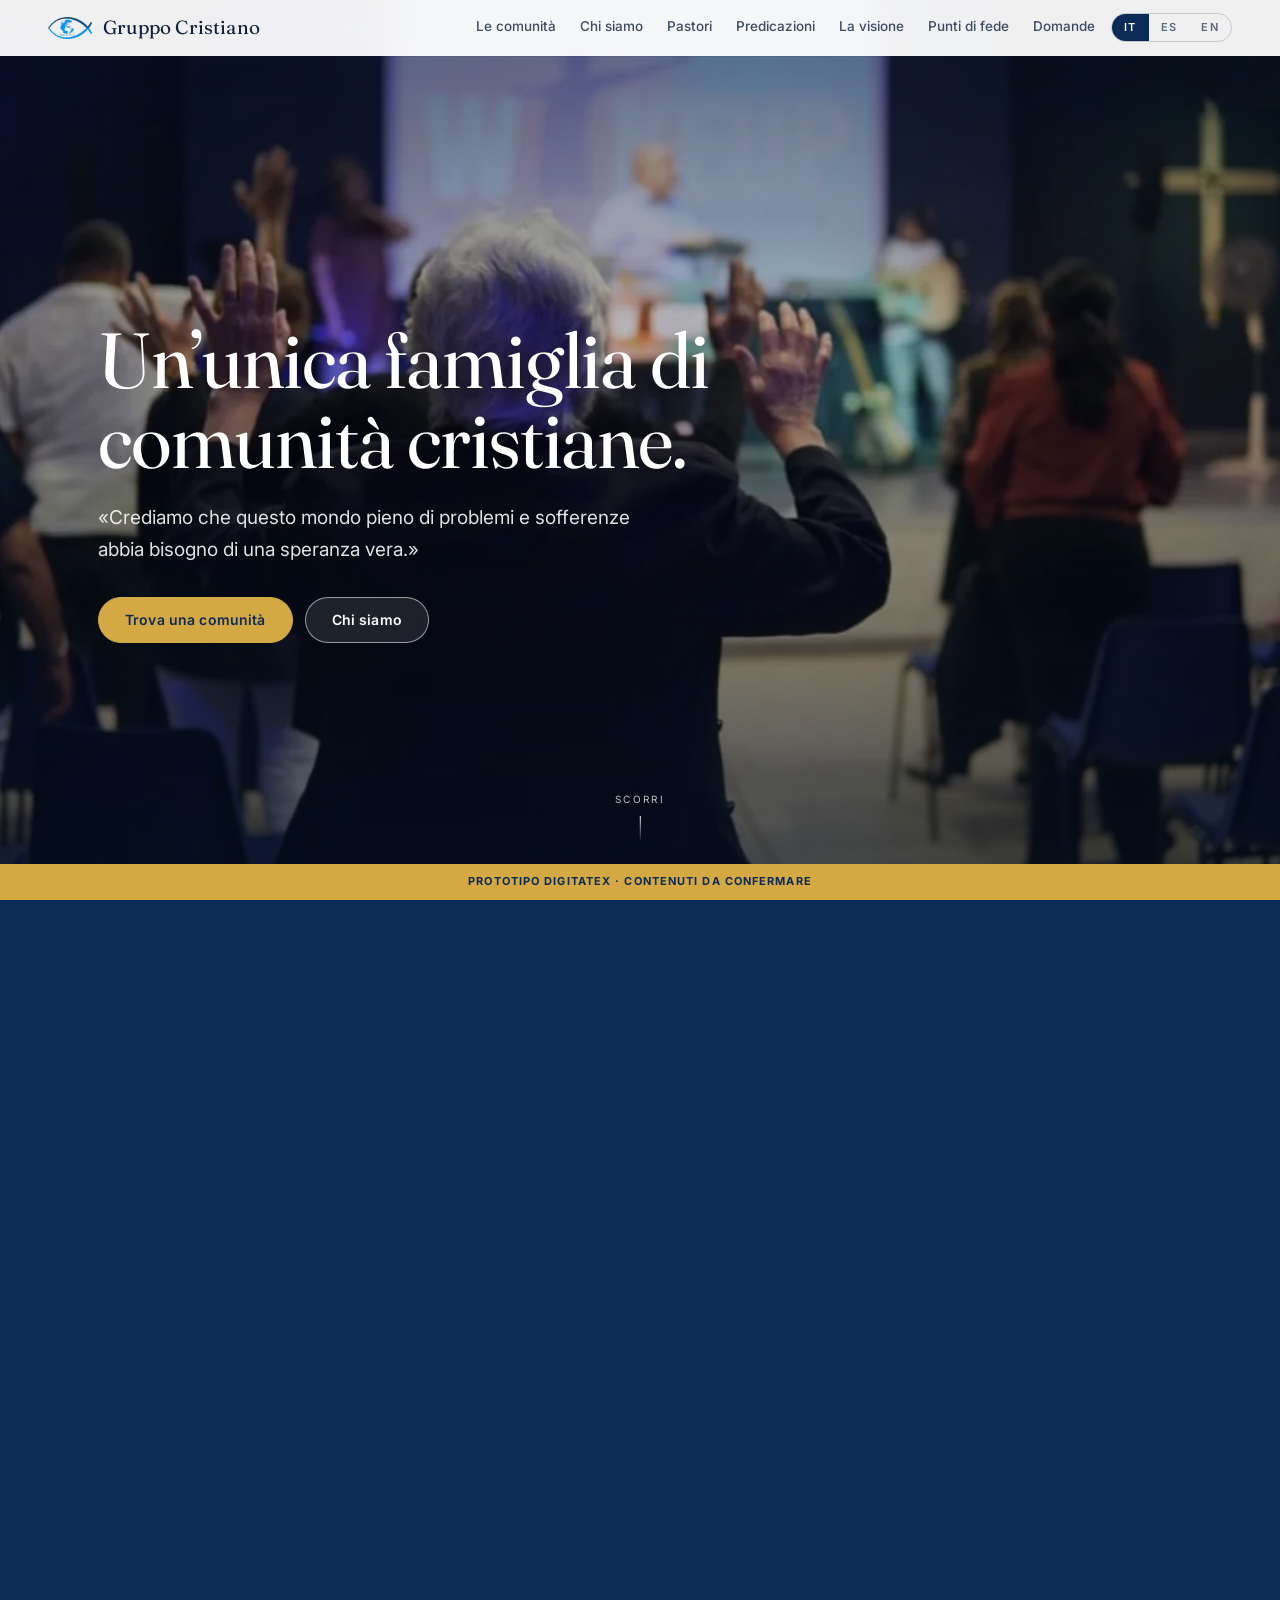
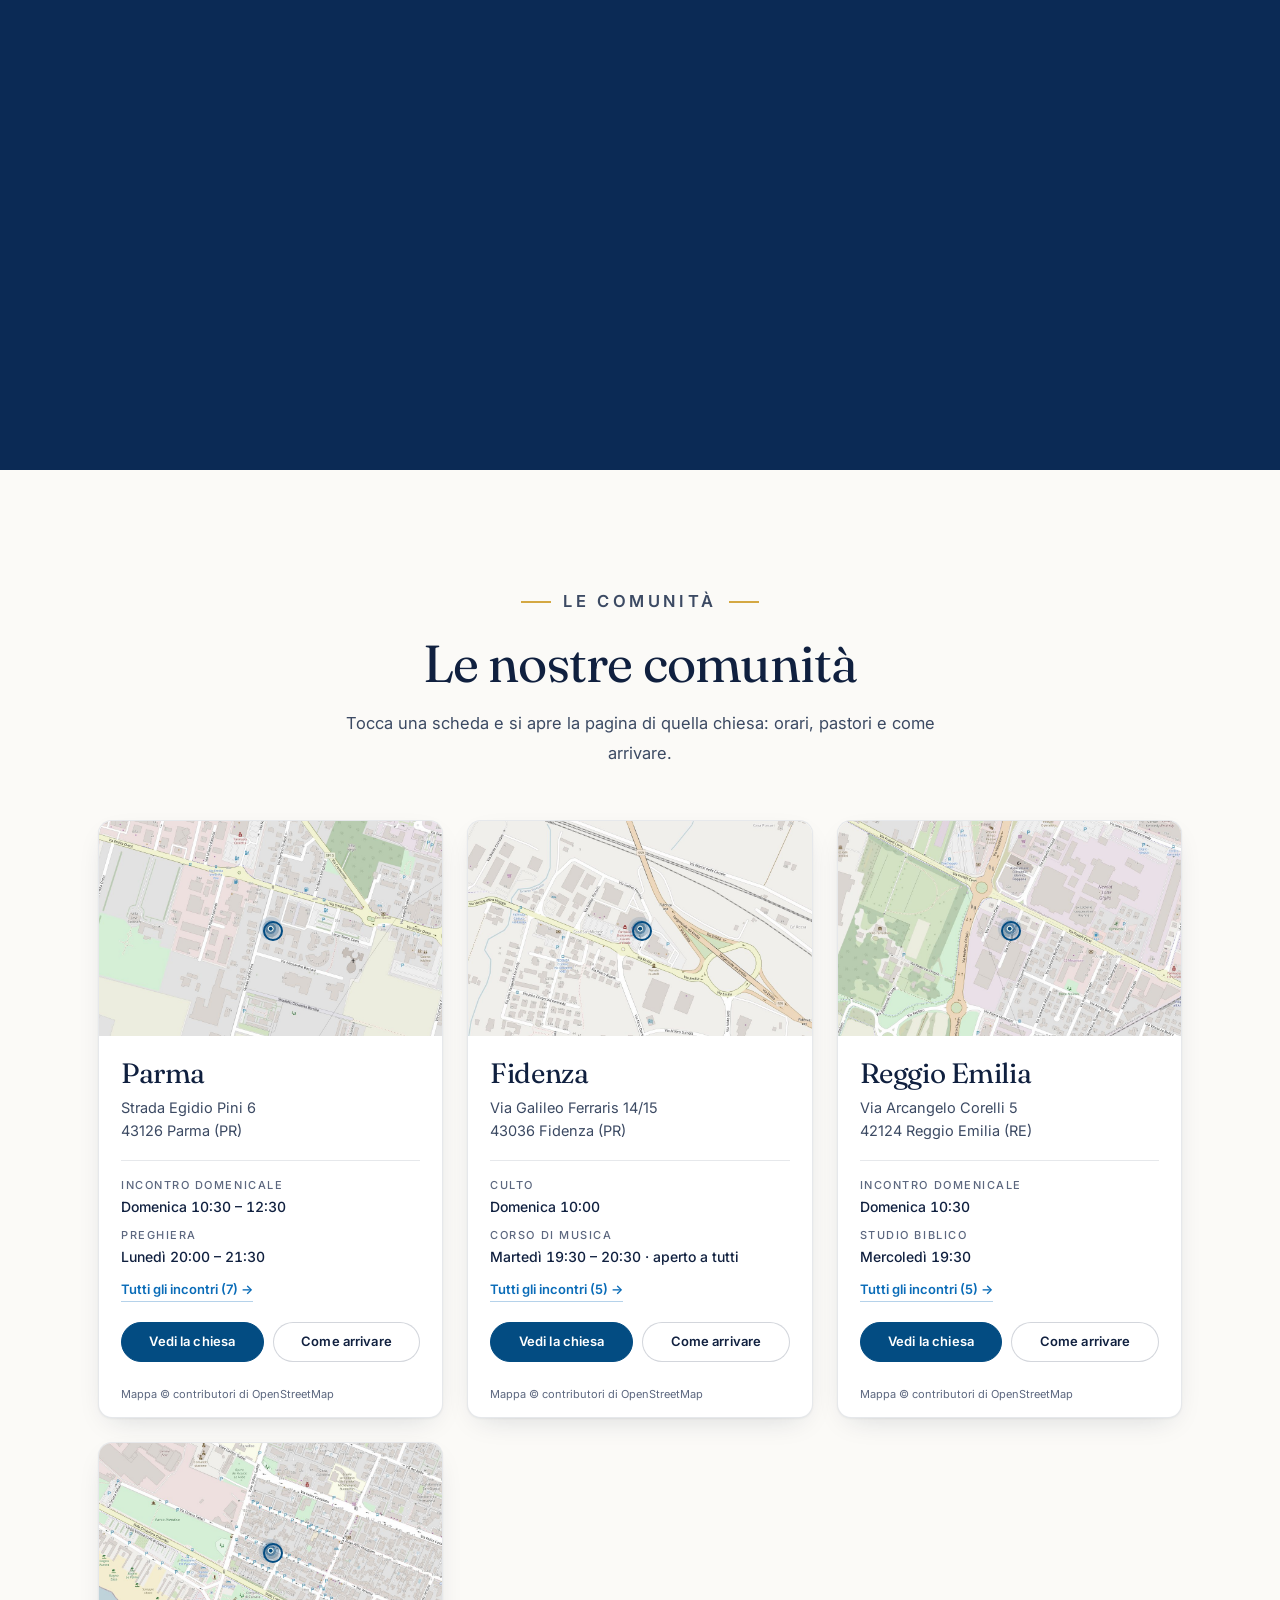
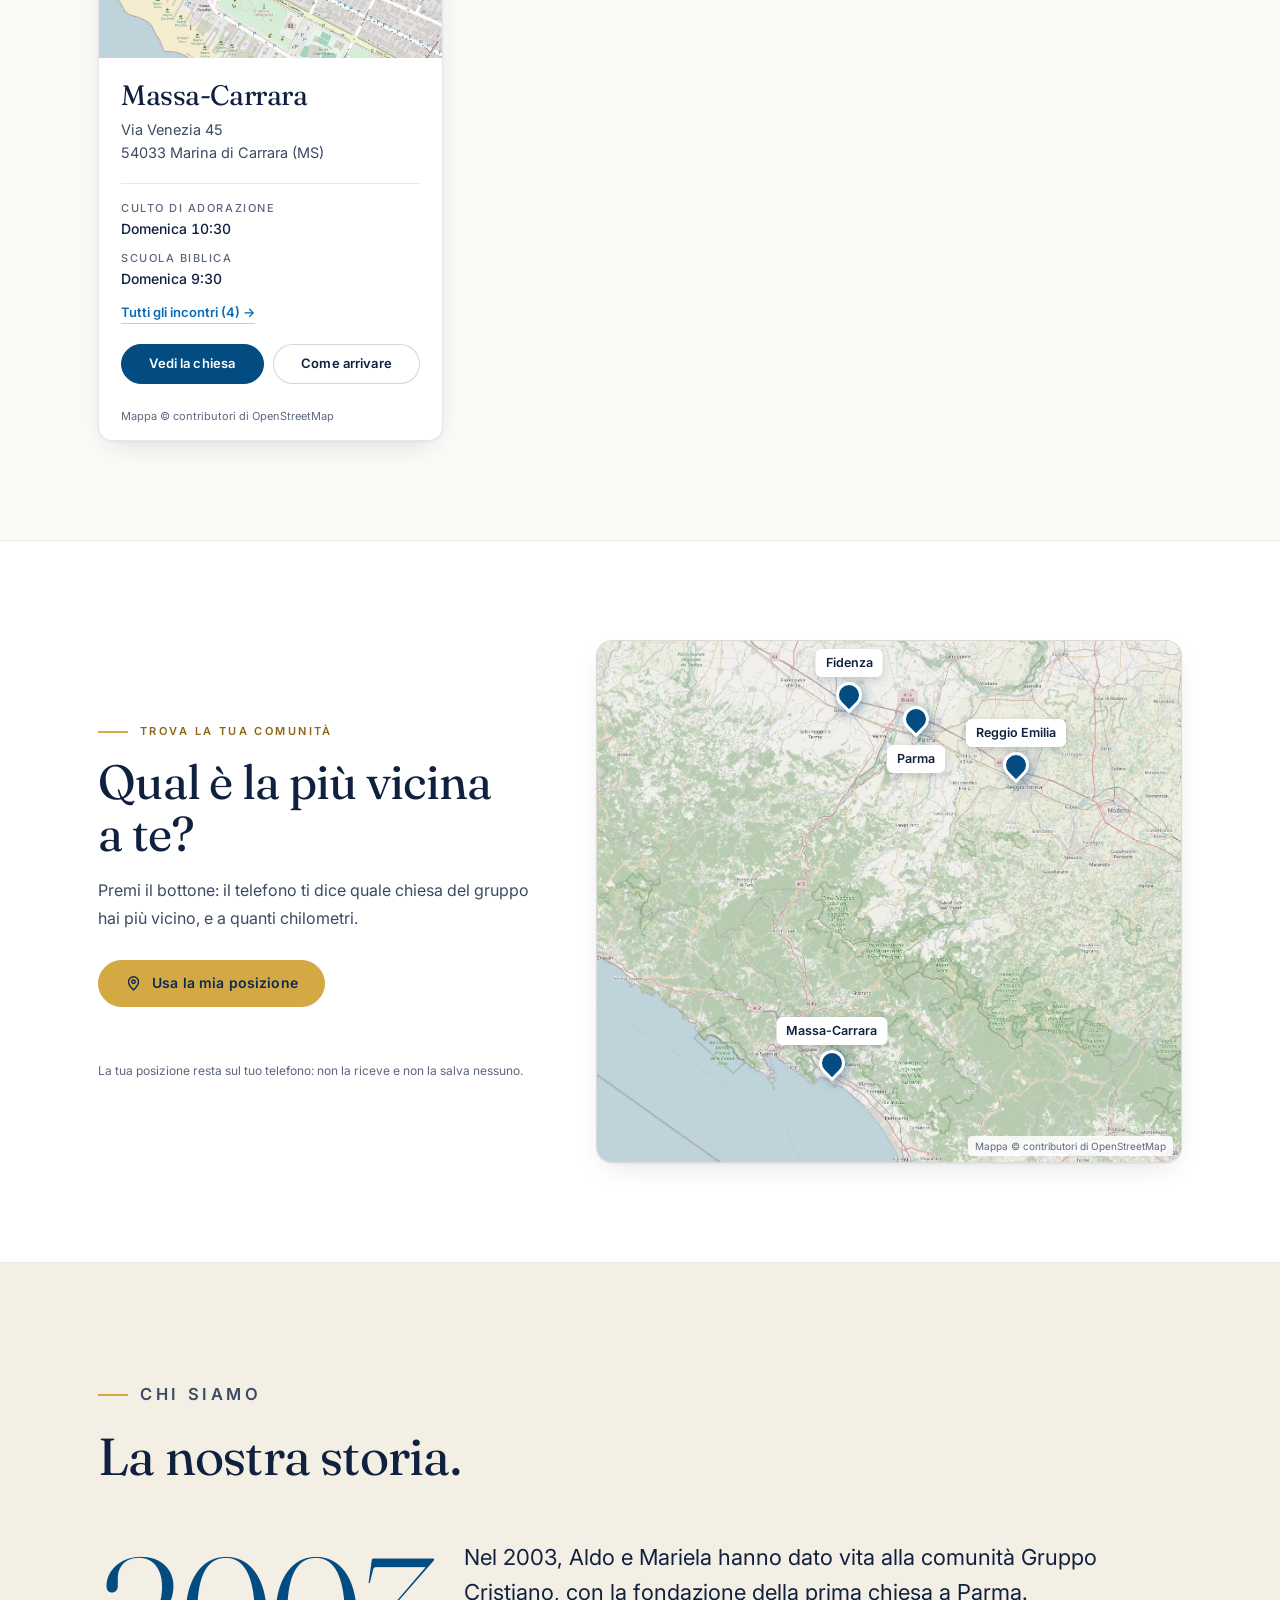
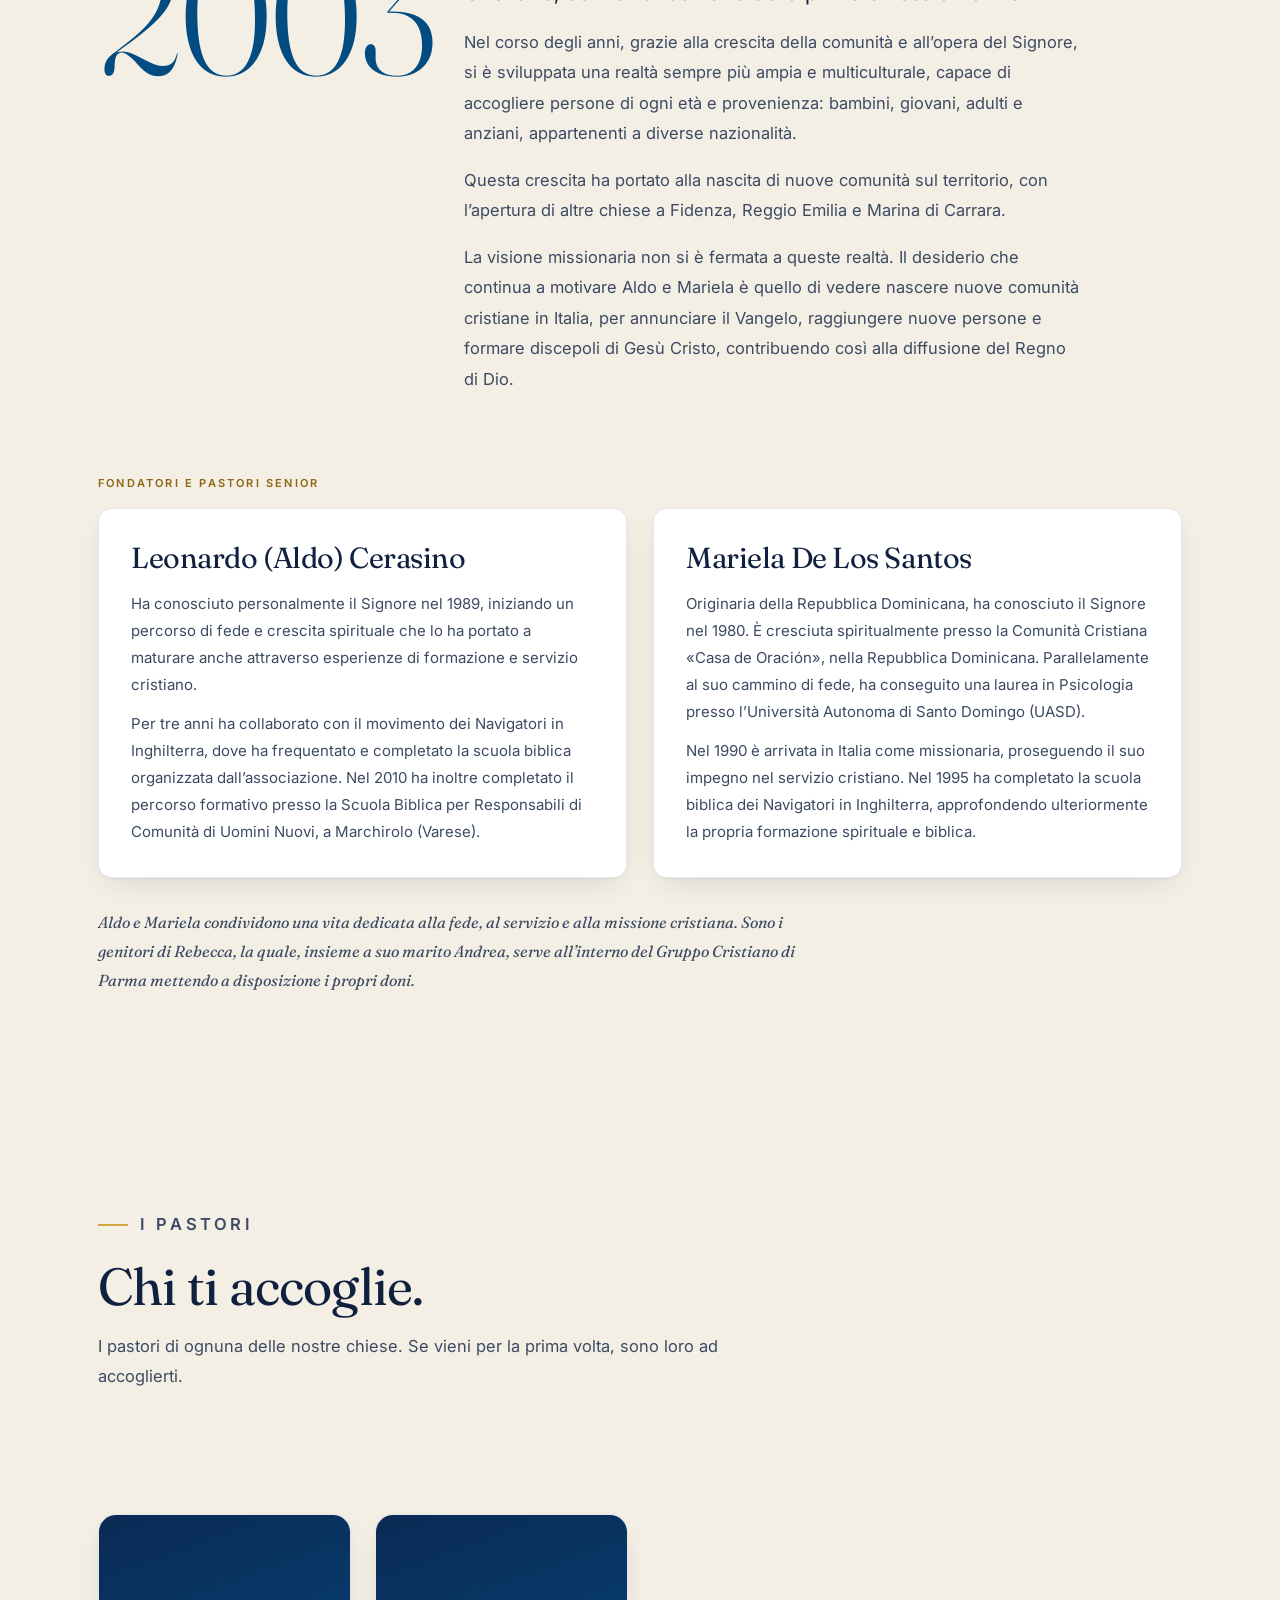
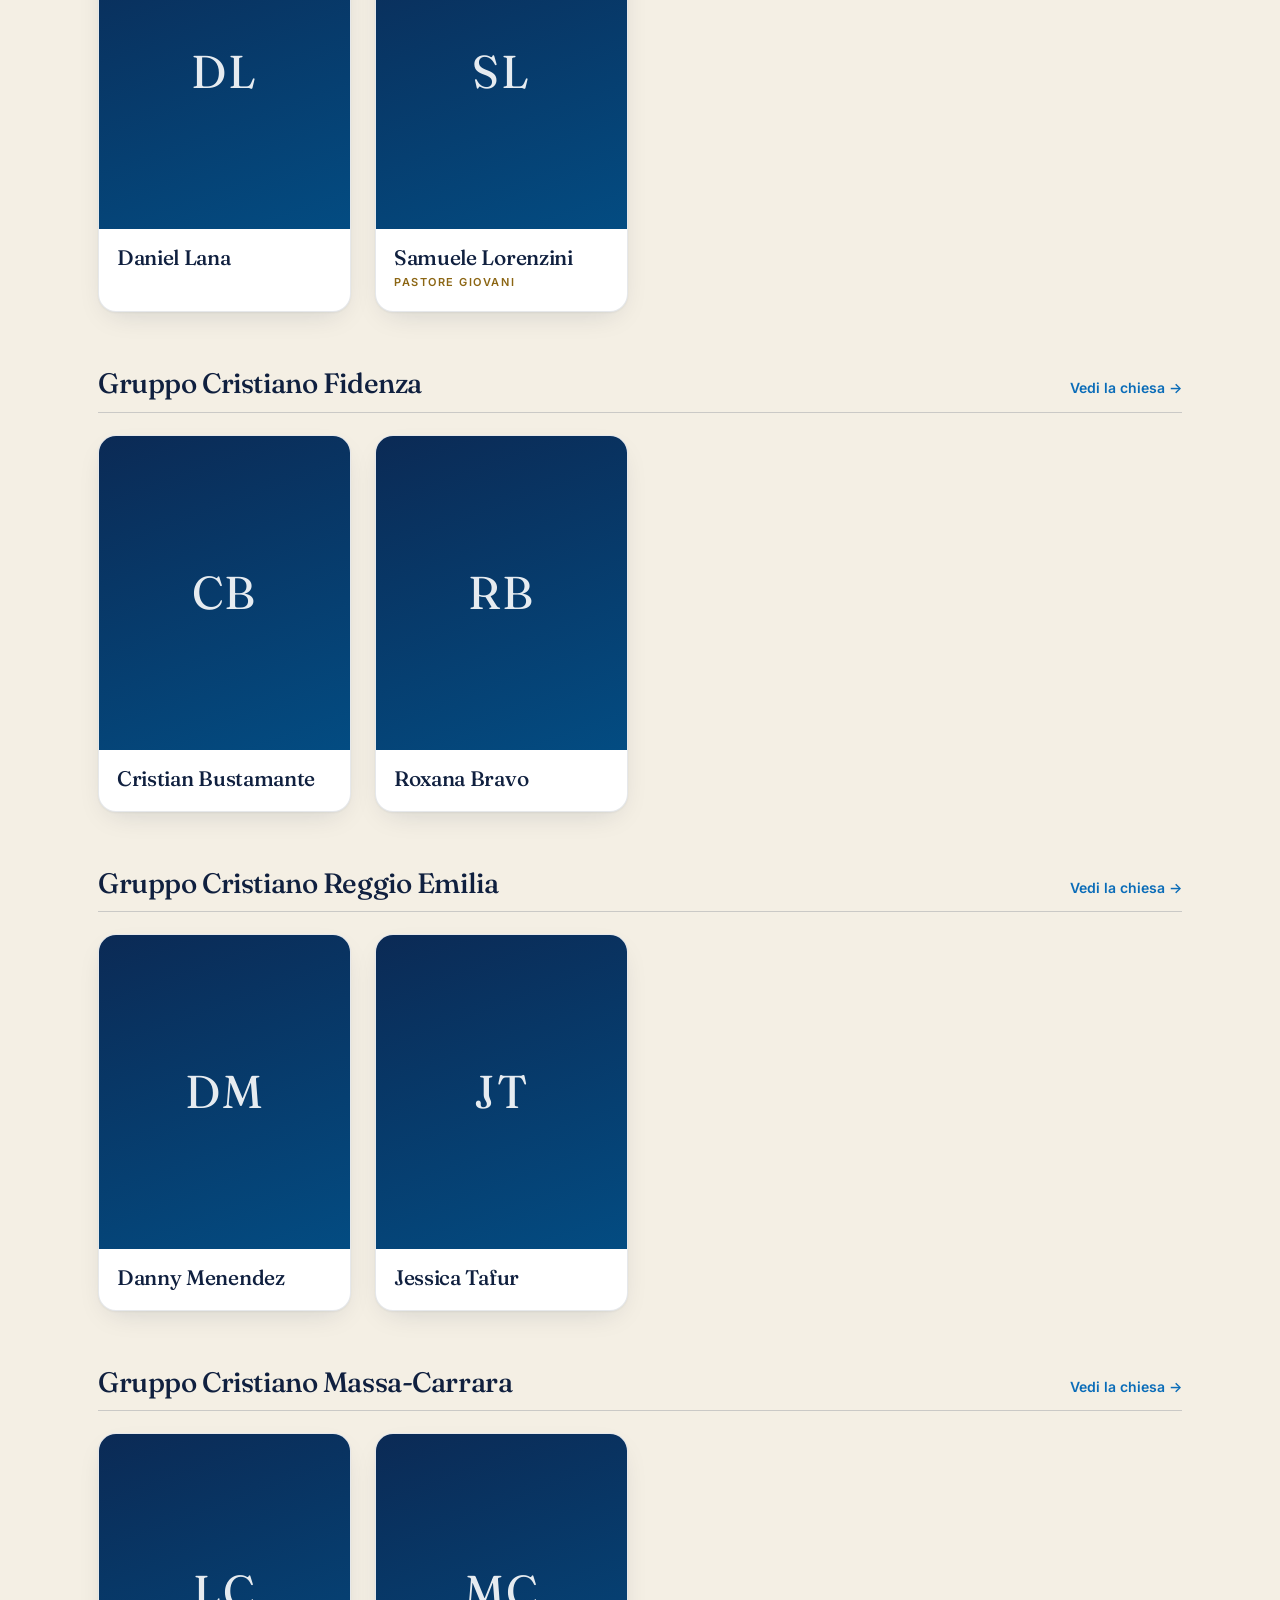
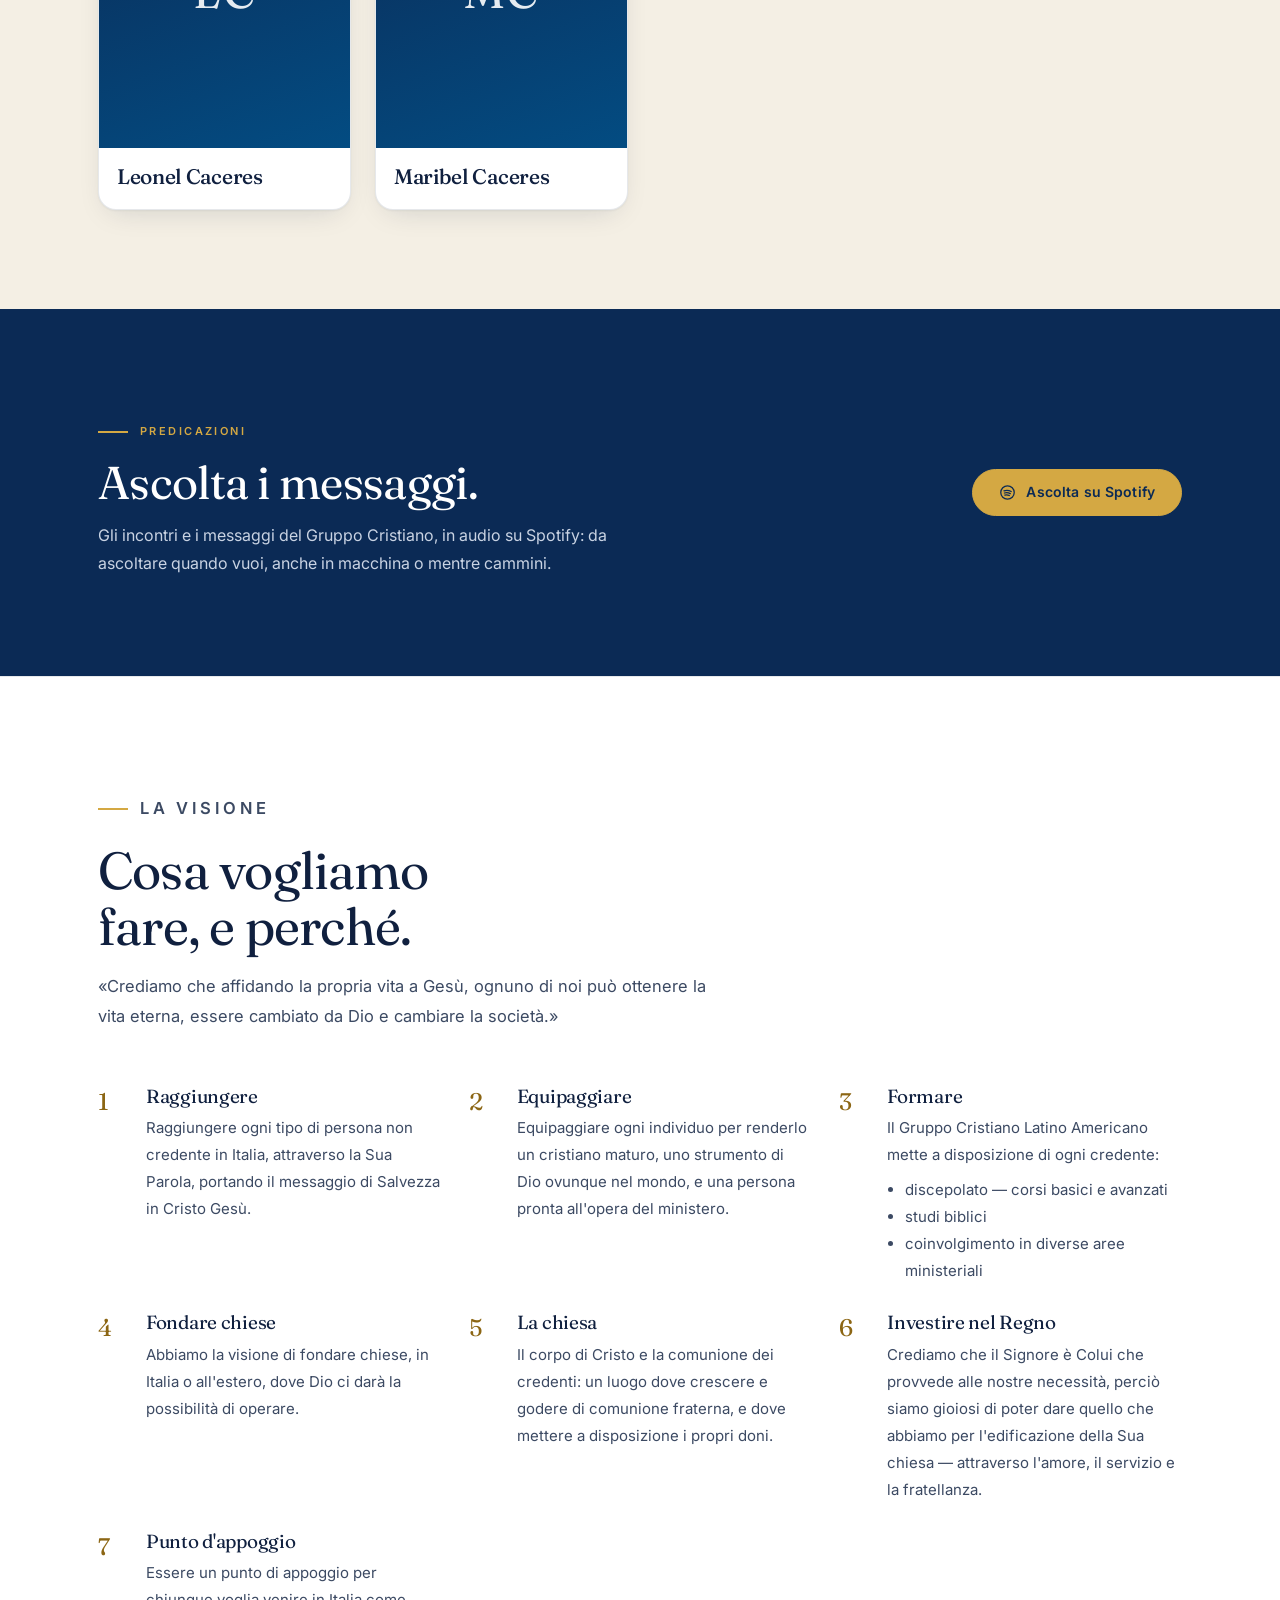
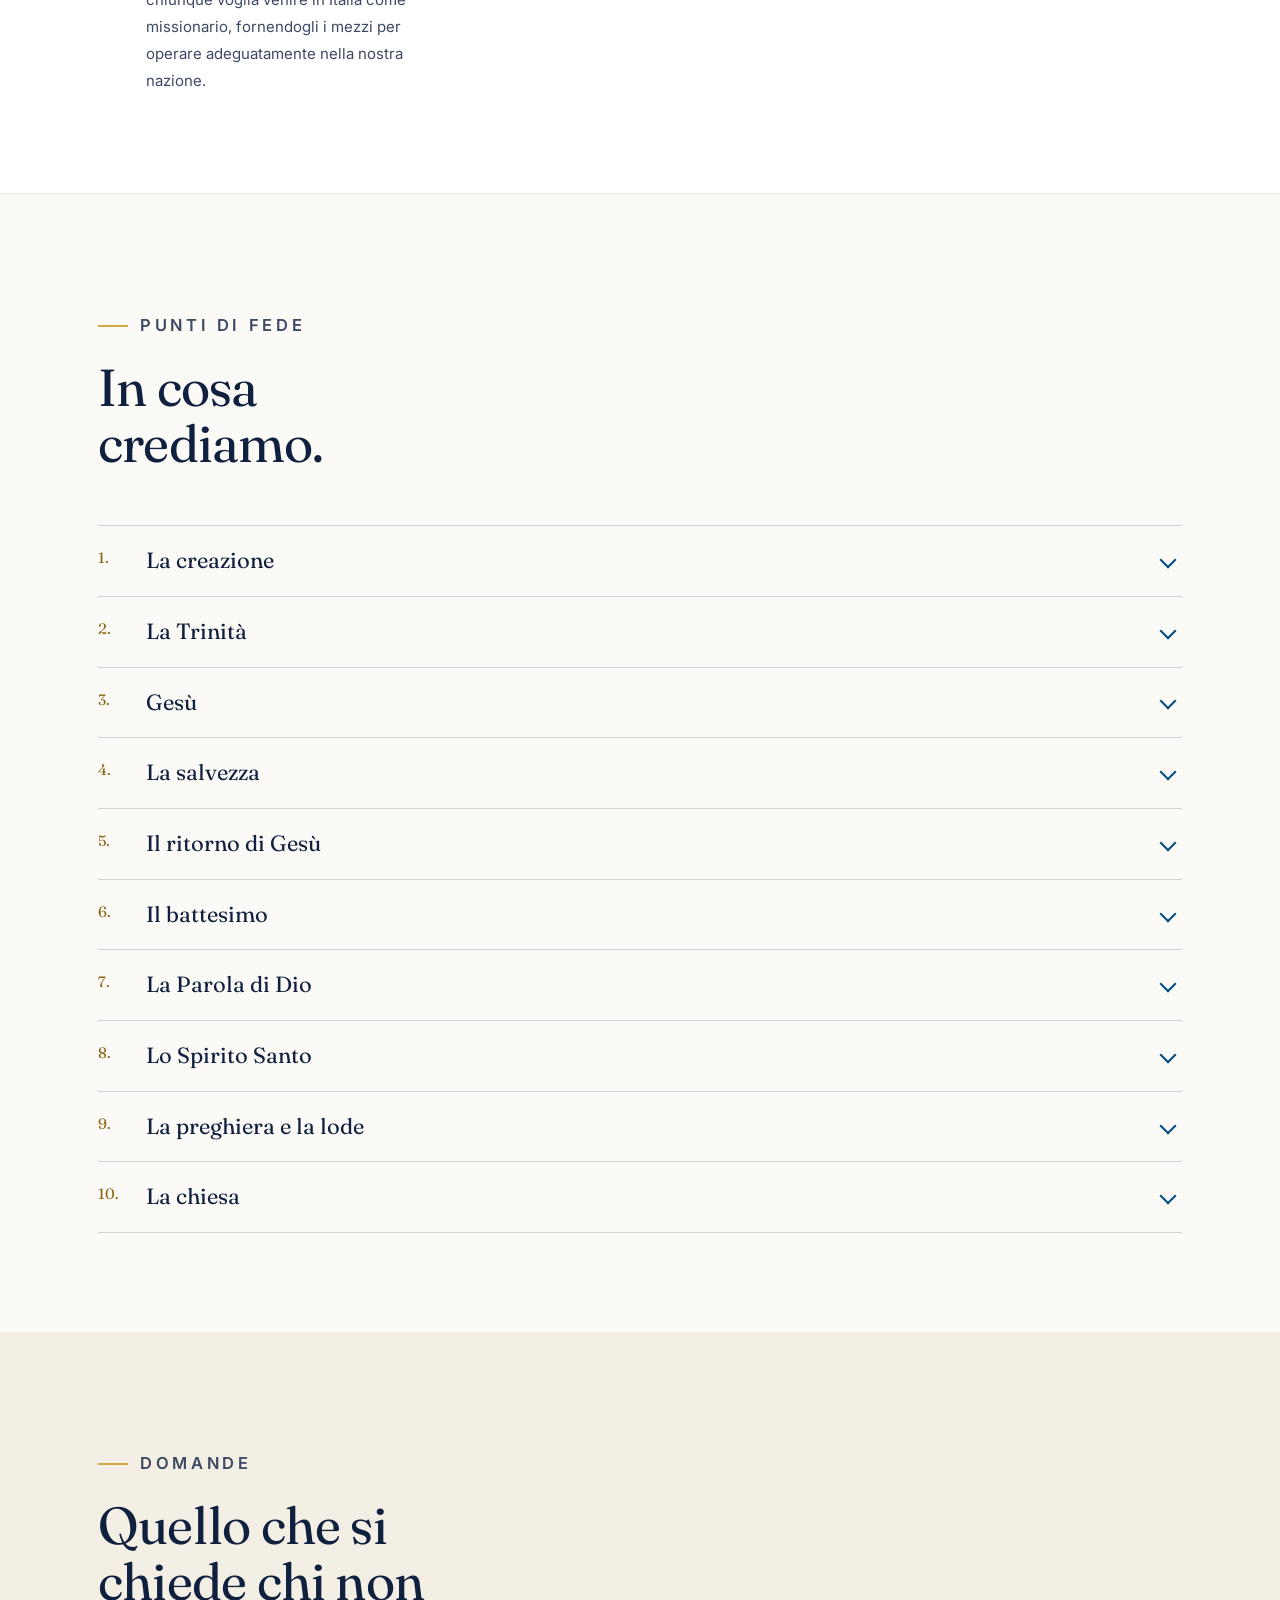
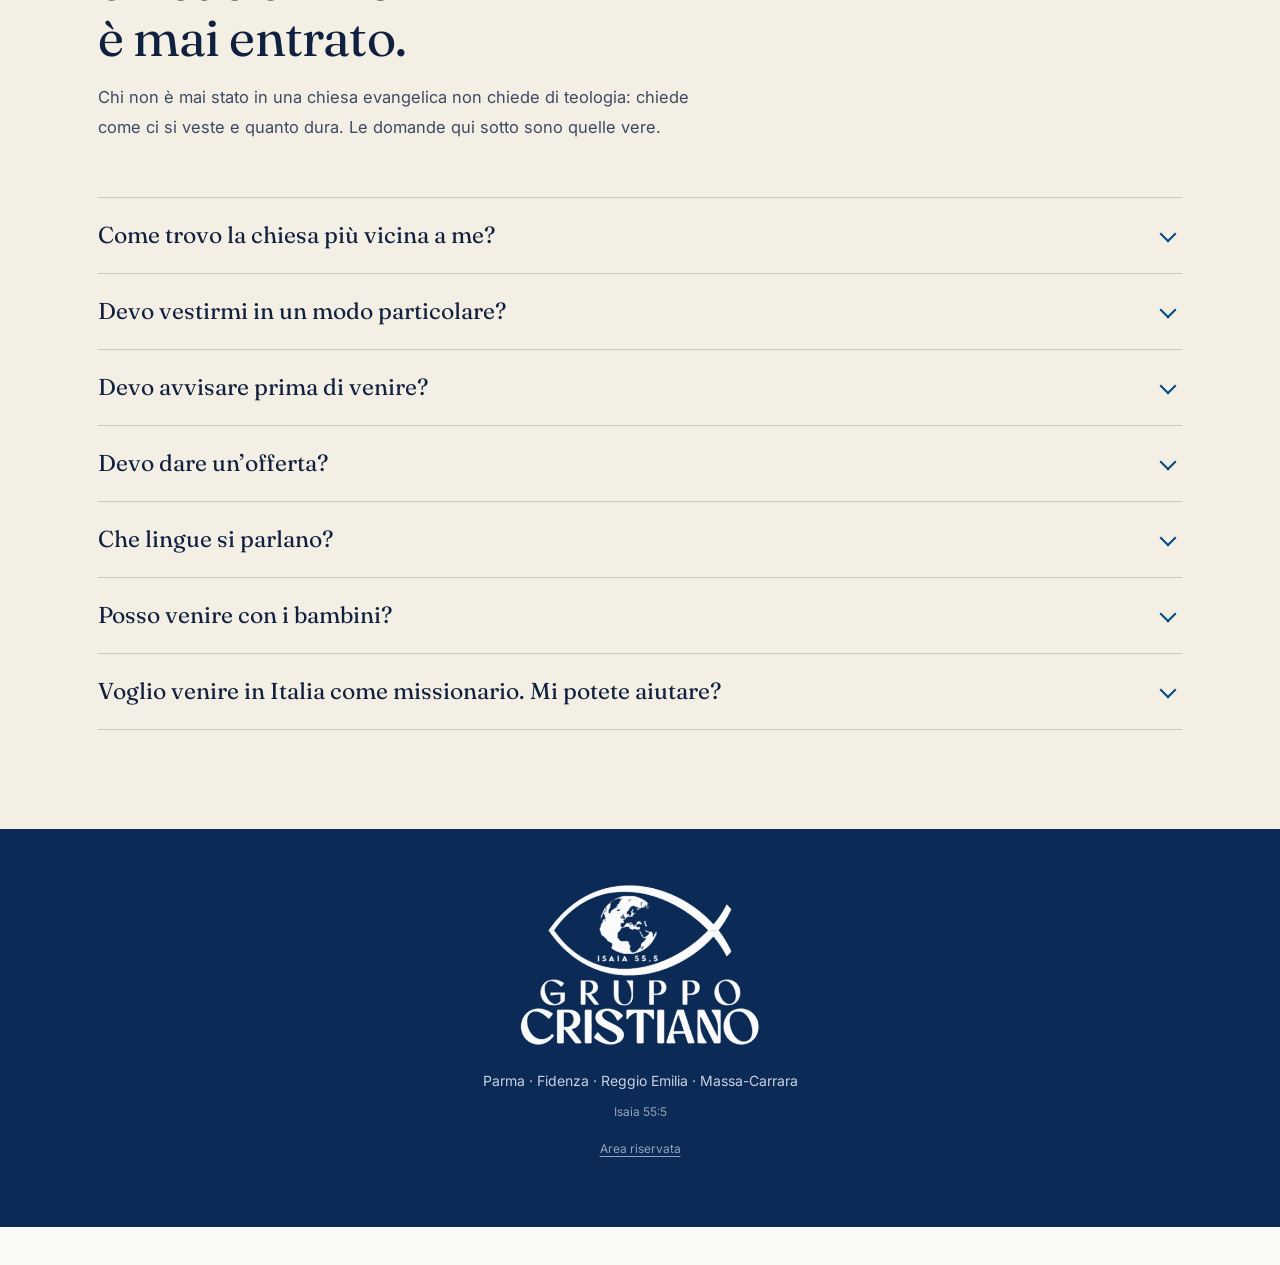
==== commit baaf4bac: "Giornalino en PDF con suscripcion por email; eventos del grupo destacados - Panel del general: subir" ====
--- a/index.html
+++ b/index.html
@@ -147,7 +147,7 @@
 }
 </script>
 
-<link rel="stylesheet" href="estilo.css?v=13">
+<link rel="stylesheet" href="estilo.css?v=14">
 </head>
 <body>
 
@@ -172,6 +172,7 @@
       <a href="#visione" data-i18n="nav_visione">La visione</a>
       <a href="#fede" data-i18n="nav_fede">Punti di fede</a>
       <a href="#domande" data-i18n="nav_domande">Domande</a>
+      <a href="#giornalino" data-i18n="nav_gio" id="nav-gio" hidden>Giornalino</a>
       <a href="#dona" data-i18n="nav_dona" id="nav-dona" hidden>Dona</a>
     </div>
     <div class="langsw">
@@ -408,6 +409,51 @@
 </section>
 
 <!-- ============================================================================
+     IL GIORNALINO — el periodico de las iglesias en PDF: el ultimo numero con
+     su portada, los anteriores, y apuntarse para recibirlo por email. Lo sube
+     el general desde su panel. Escondida mientras no haya ningun numero.
+     ============================================================================ -->
+<section id="giornalino" class="gio-sec" hidden>
+  <div class="wrap gio">
+    <a class="gio-cop reveal izq" id="gio-cop" target="_blank" rel="noopener"></a>
+    <div class="reveal der">
+      <p class="eyebrow" data-i18n="gi_eyebrow">Il giornalino</p>
+      <h2 id="gio-titolo"></h2>
+      <p class="gio-data" id="gio-data"></p>
+      <p class="sub" data-i18n="gi_p">Il giornalino delle nostre chiese: notizie, testimonianze e
+        appuntamenti.</p>
+      <div class="acciones">
+        <a class="btn oro" id="gio-leggi" target="_blank" rel="noopener" data-i18n="gi_leggi">Leggi il giornalino</a>
+        <a class="btn" id="gio-scarica" download data-i18n="gi_scarica">Scarica il PDF</a>
+      </div>
+
+      <form class="gio-iscr" id="gio-form" novalidate>
+        <h3 data-i18n="gi_iscr_h">Ricevilo per email</h3>
+        <p data-i18n="gi_iscr_p">Ti mandiamo ogni nuovo numero appena esce. Nient'altro.</p>
+        <div class="gio-riga">
+          <input type="email" id="gio-email" autocomplete="email" required>
+          <button class="btn piena" type="submit" id="gio-btn" data-i18n="gi_btn">Iscriviti</button>
+        </div>
+        <label class="gio-priv"><input type="checkbox" id="gio-ok">
+          <span data-i18n="gi_privacy">Accetto che la mia email venga usata solo per mandarmi il giornalino.
+            Posso cancellarmi quando voglio con il link in fondo a ogni email.</span></label>
+        <details class="gio-info"><summary data-i18n="gi_info_h">Informativa privacy</summary>
+          <p data-i18n="gi_info">Titolare: Gruppo Cristiano. Usiamo la tua email solo per mandarti il
+            giornalino e non la diamo a nessuno. Le email partono tramite il servizio Resend e i dati sono
+            conservati su Supabase, i nostri fornitori tecnici. La conserviamo finché non ti cancelli: lo
+            puoi fare in ogni momento con il link in fondo a ogni email, o scrivendoci.</p>
+        </details>
+        <p class="gio-esito" id="gio-esito" aria-live="polite"></p>
+      </form>
+    </div>
+  </div>
+  <div class="wrap gio-arch" id="gio-arch-bloque" hidden>
+    <h3 data-i18n="gi_prec">Numeri precedenti</h3>
+    <div class="gio-lista" id="gio-lista"></div>
+  </div>
+</section>
+
+<!-- ============================================================================
      LA VISIONE — los 7 puntos del documento, resumidos a titular + cuerpo.
      El texto completo y literal esta en el repositorio; aqui va lo que se lee
      en una pantalla sin cansarse.
--- a/estilo.css
+++ b/estilo.css
@@ -664,3 +664,53 @@
 .pastore.fila .pastore-corpo{padding:2px 4px 4px 0;}
 @media (max-width:560px){ .pastori-grid{grid-template-columns:repeat(2,minmax(0,1fr));gap:12px;}
   .pastore-corpo{padding:12px 12px 16px;} .pastore-corpo h3{font-size:18px;} .pastore-info{font-size:13.5px;} }
+
+/* Los eventos de TODO el grupo (retiros, convenciones...) destacan en la
+   portada: borde y fecha en oro. */
+.evento.gruppo{border:2px solid var(--oro);background:linear-gradient(180deg,#fffaf0,var(--blanco) 60%);}
+.evento.gruppo .ev-data{background:var(--oro);}
+.evento.gruppo .ev-data b{color:var(--marino);}
+.evento.gruppo .ev-data span{color:var(--marino);}
+.evento.gruppo .ev-chi{color:var(--oro-texto);}
+
+/* ============================================================================
+   EL GIORNALINO — la portada del ultimo numero a la izquierda; titulo,
+   botones y la suscripcion a la derecha; los anteriores debajo.
+   ============================================================================ */
+.gio-sec{background:var(--blanco);border-top:1px solid var(--linea);}
+.gio{display:grid;grid-template-columns:minmax(0,340px) 1fr;gap:clamp(28px,5vw,64px);align-items:start;}
+@media (max-width:820px){ .gio{grid-template-columns:1fr;} .gio-cop{max-width:300px;margin-inline:auto;} }
+.gio-cop{display:block;border-radius:10px;overflow:hidden;box-shadow:0 2px 4px rgba(16,32,63,.08),0 24px 50px -20px rgba(16,32,63,.45);
+  background:var(--crema);transform:rotate(-1.5deg);transition:transform .3s;}
+.gio-cop:hover{transform:rotate(0) scale(1.01);}
+.gio-cop img{width:100%;height:auto;display:block;}
+.gio-cop-vuota{display:grid;place-items:center;aspect-ratio:1/1.41;padding:24px;text-align:center;
+  font-family:'Fraunces',serif;font-size:26px;color:var(--marino);}
+.gio h2{font-size:clamp(28px,3.6vw,42px);margin-top:14px;}
+.gio-data{margin-top:6px;color:var(--apagado);font-weight:500;}
+.gio .sub{margin-top:14px;color:var(--texto-2);line-height:1.7;}
+.gio .acciones{justify-content:flex-start;margin-top:22px;}
+.gio-iscr{margin-top:34px;padding:clamp(18px,2.6vw,26px);border:1px solid var(--linea);border-radius:16px;background:var(--fondo);}
+.gio-iscr h3{font-family:'Fraunces',serif;font-weight:500;font-size:22px;}
+.gio-iscr > p{margin-top:6px;color:var(--texto-2);font-size:15px;}
+.gio-riga{display:flex;gap:10px;margin-top:14px;flex-wrap:wrap;}
+.gio-riga input{flex:1;min-width:200px;padding:13px 16px;border:1.5px solid var(--linea-2);border-radius:999px;
+  font:inherit;font-size:15px;background:var(--blanco);color:var(--texto);}
+.gio-riga input:focus{outline:0;border-color:var(--blu-dark);}
+.gio-priv{display:flex;gap:10px;align-items:flex-start;margin-top:14px;font-size:13.5px;line-height:1.55;color:var(--texto-2);cursor:pointer;}
+.gio-priv input{margin-top:3px;width:18px;height:18px;flex:none;accent-color:var(--blu-dark);}
+.gio-info{margin-top:10px;font-size:12.5px;color:var(--apagado);}
+.gio-info summary{cursor:pointer;text-decoration:underline;text-underline-offset:3px;}
+.gio-info p{margin-top:6px;line-height:1.6;}
+.gio-esito{margin-top:12px;font-size:14.5px;font-weight:500;}
+.gio-esito:empty{display:none;}
+.gio-esito.bien{color:#1f7a4d;}
+.gio-esito.mal{color:#b3261e;}
+.gio-arch{margin-top:clamp(40px,6vw,64px);}
+.gio-arch h3{font-size:11px;letter-spacing:.2em;text-transform:uppercase;color:var(--oro-texto);font-weight:600;font-family:'Inter',sans-serif;}
+.gio-lista{display:grid;grid-template-columns:repeat(auto-fill,minmax(150px,1fr));gap:16px;margin-top:16px;}
+.gio-num{display:flex;flex-direction:column;gap:4px;color:var(--texto);}
+.gio-num img{width:100%;aspect-ratio:1/1.41;object-fit:cover;border-radius:6px;border:1px solid var(--linea);margin-bottom:6px;}
+.gio-num b{font-weight:600;font-size:14.5px;}
+.gio-num span{font-size:13px;color:var(--apagado);}
+.gio-num:hover b{text-decoration:underline;}
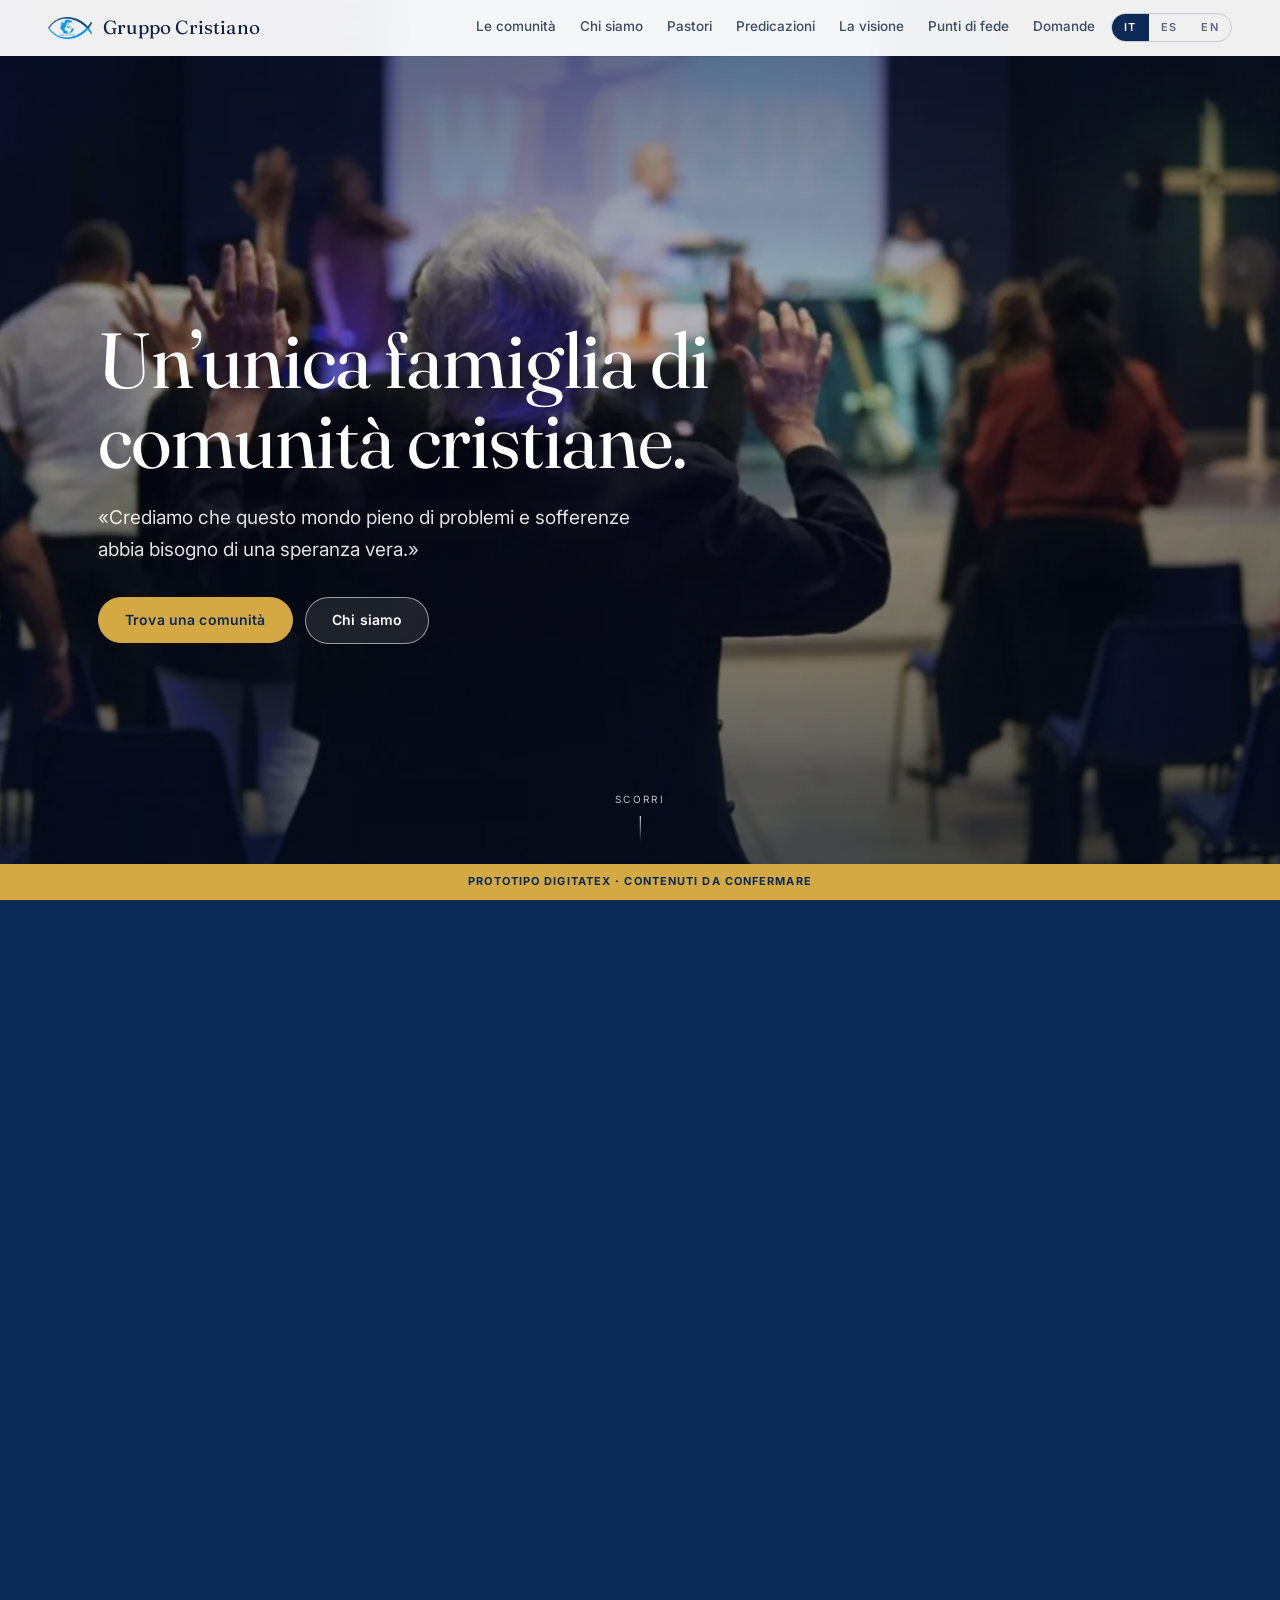
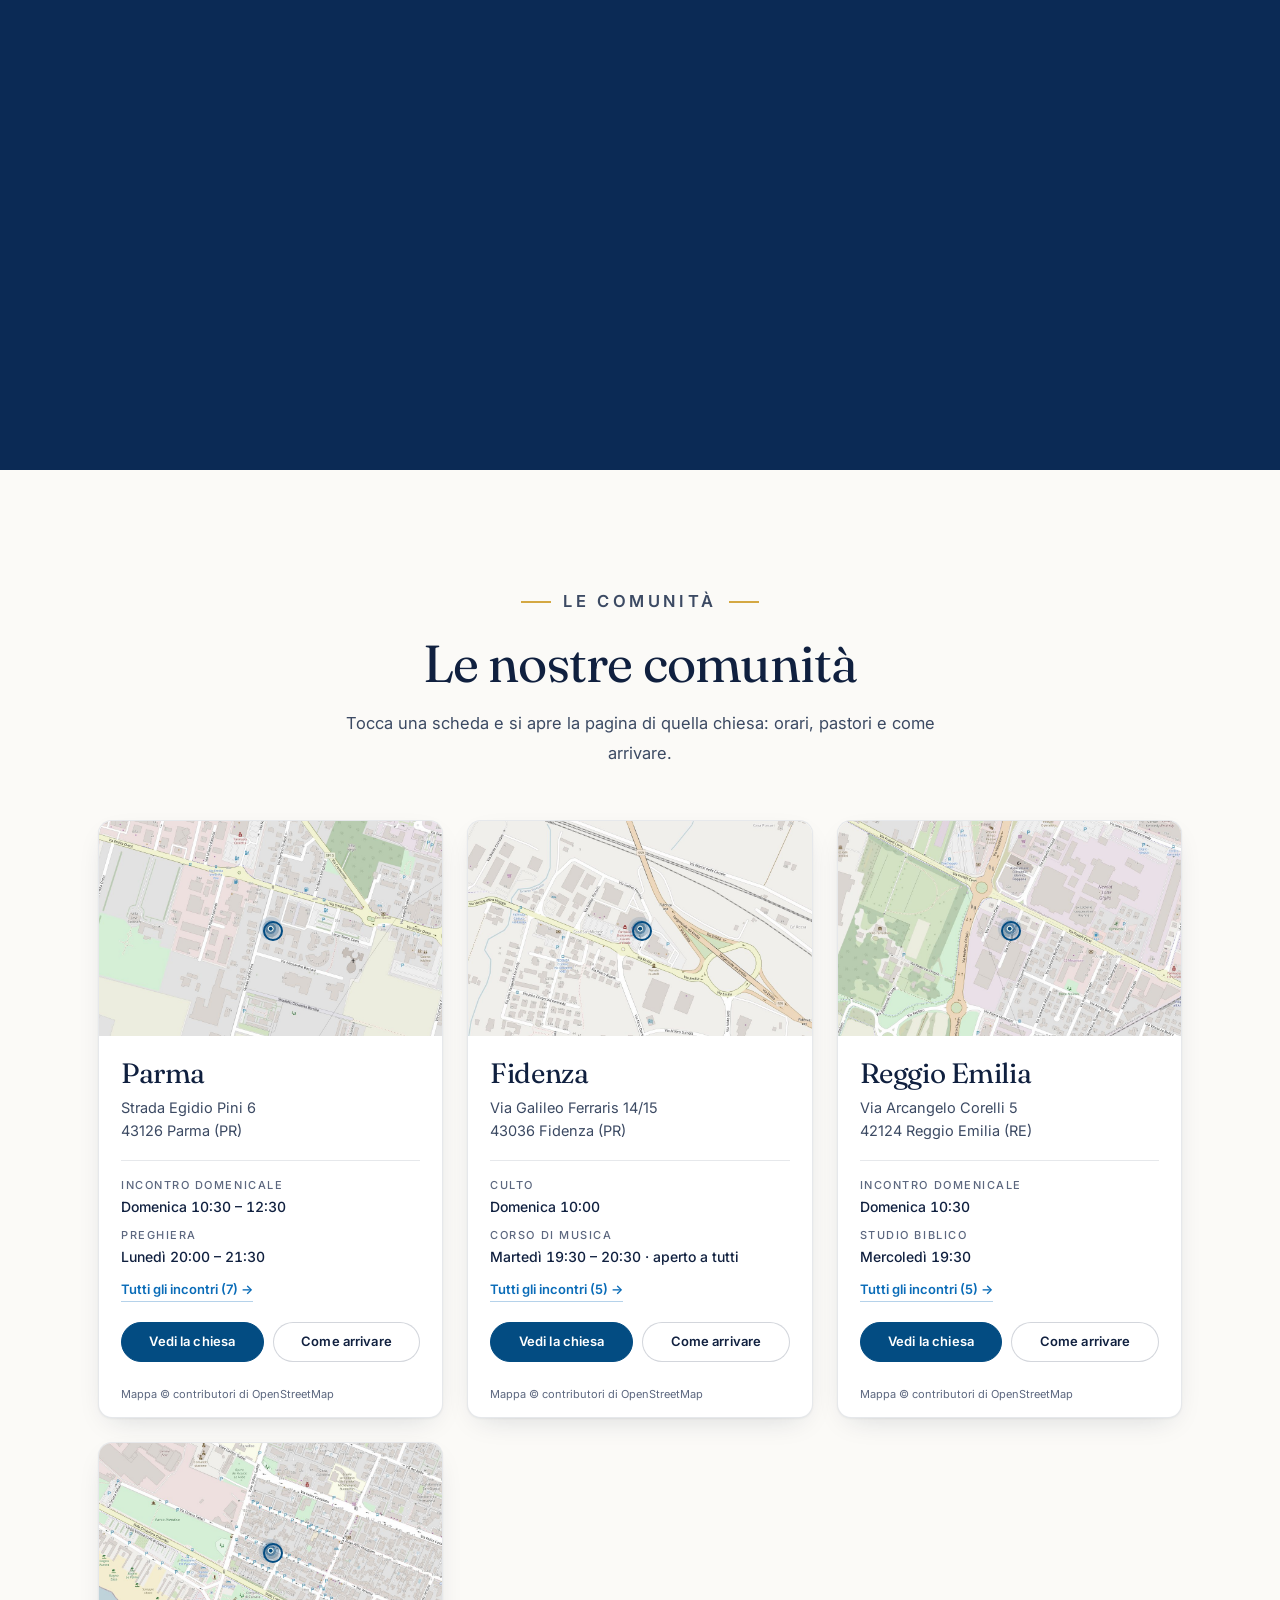
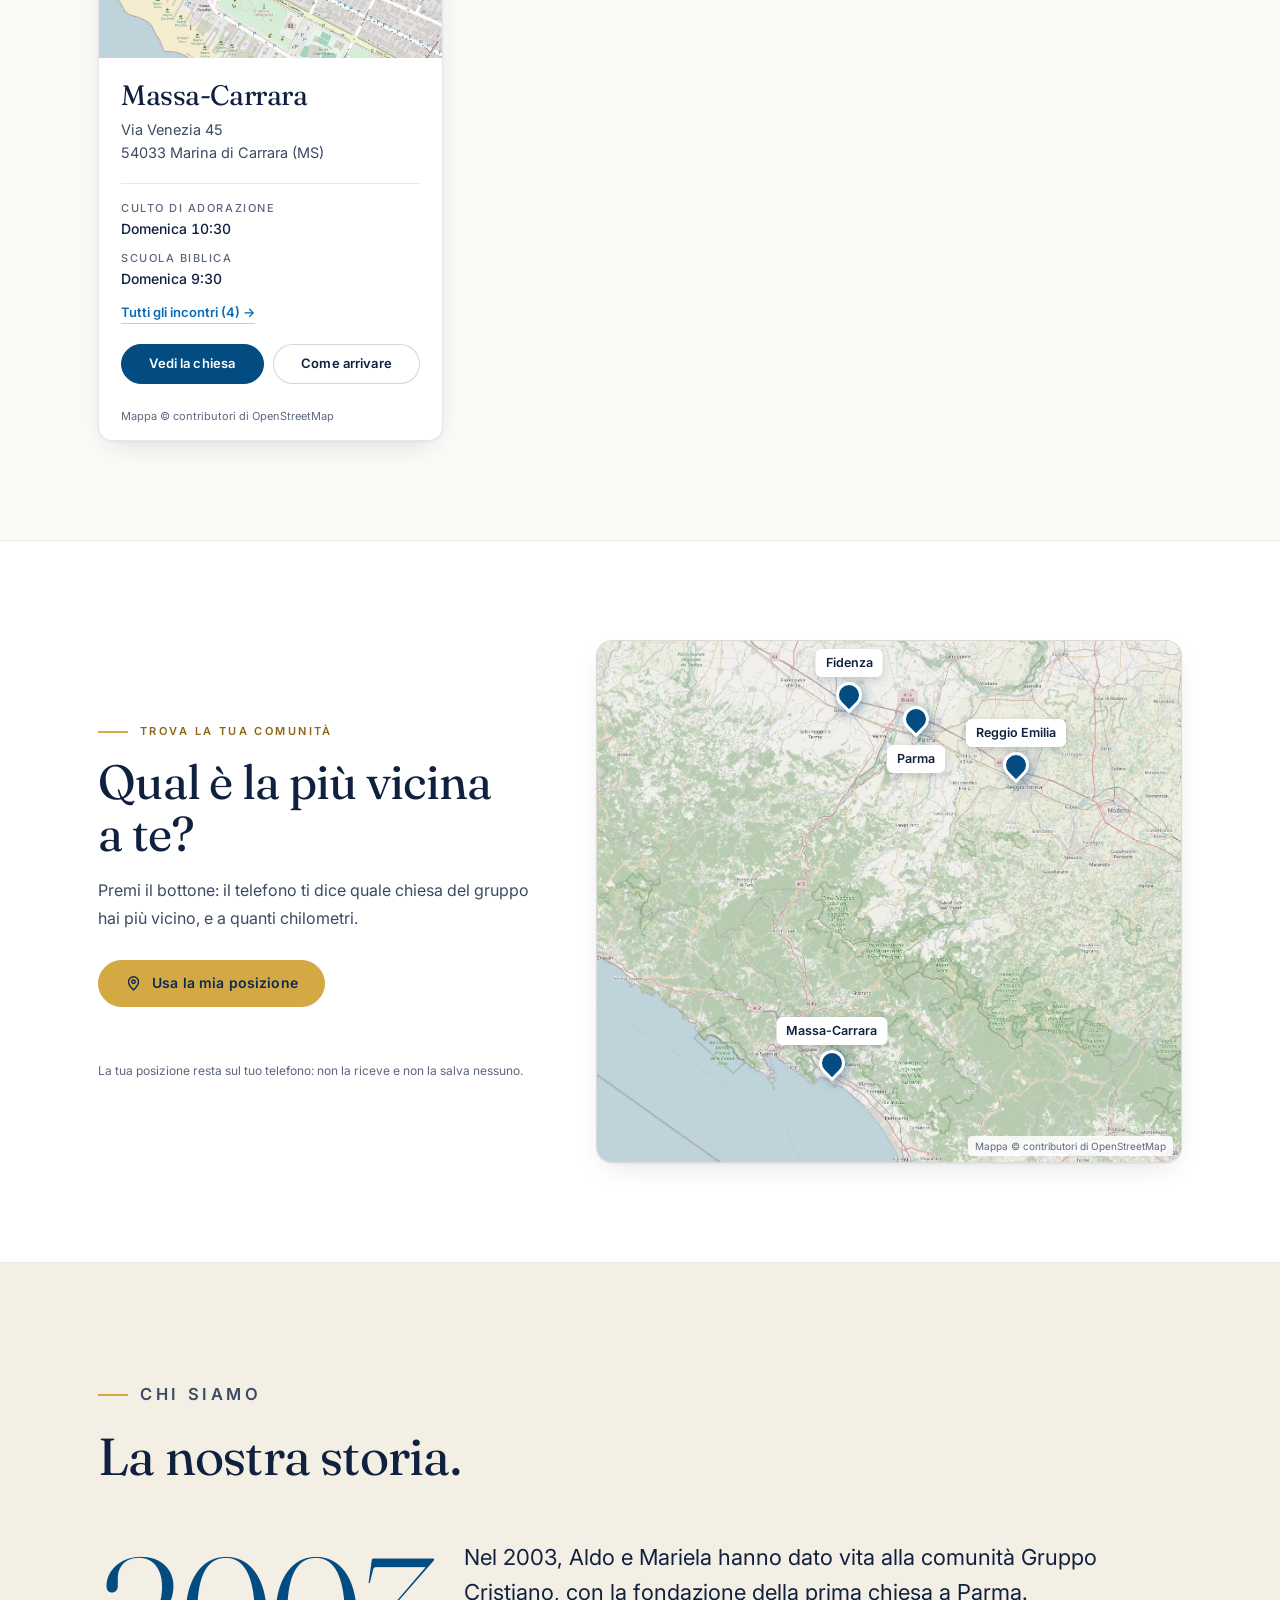
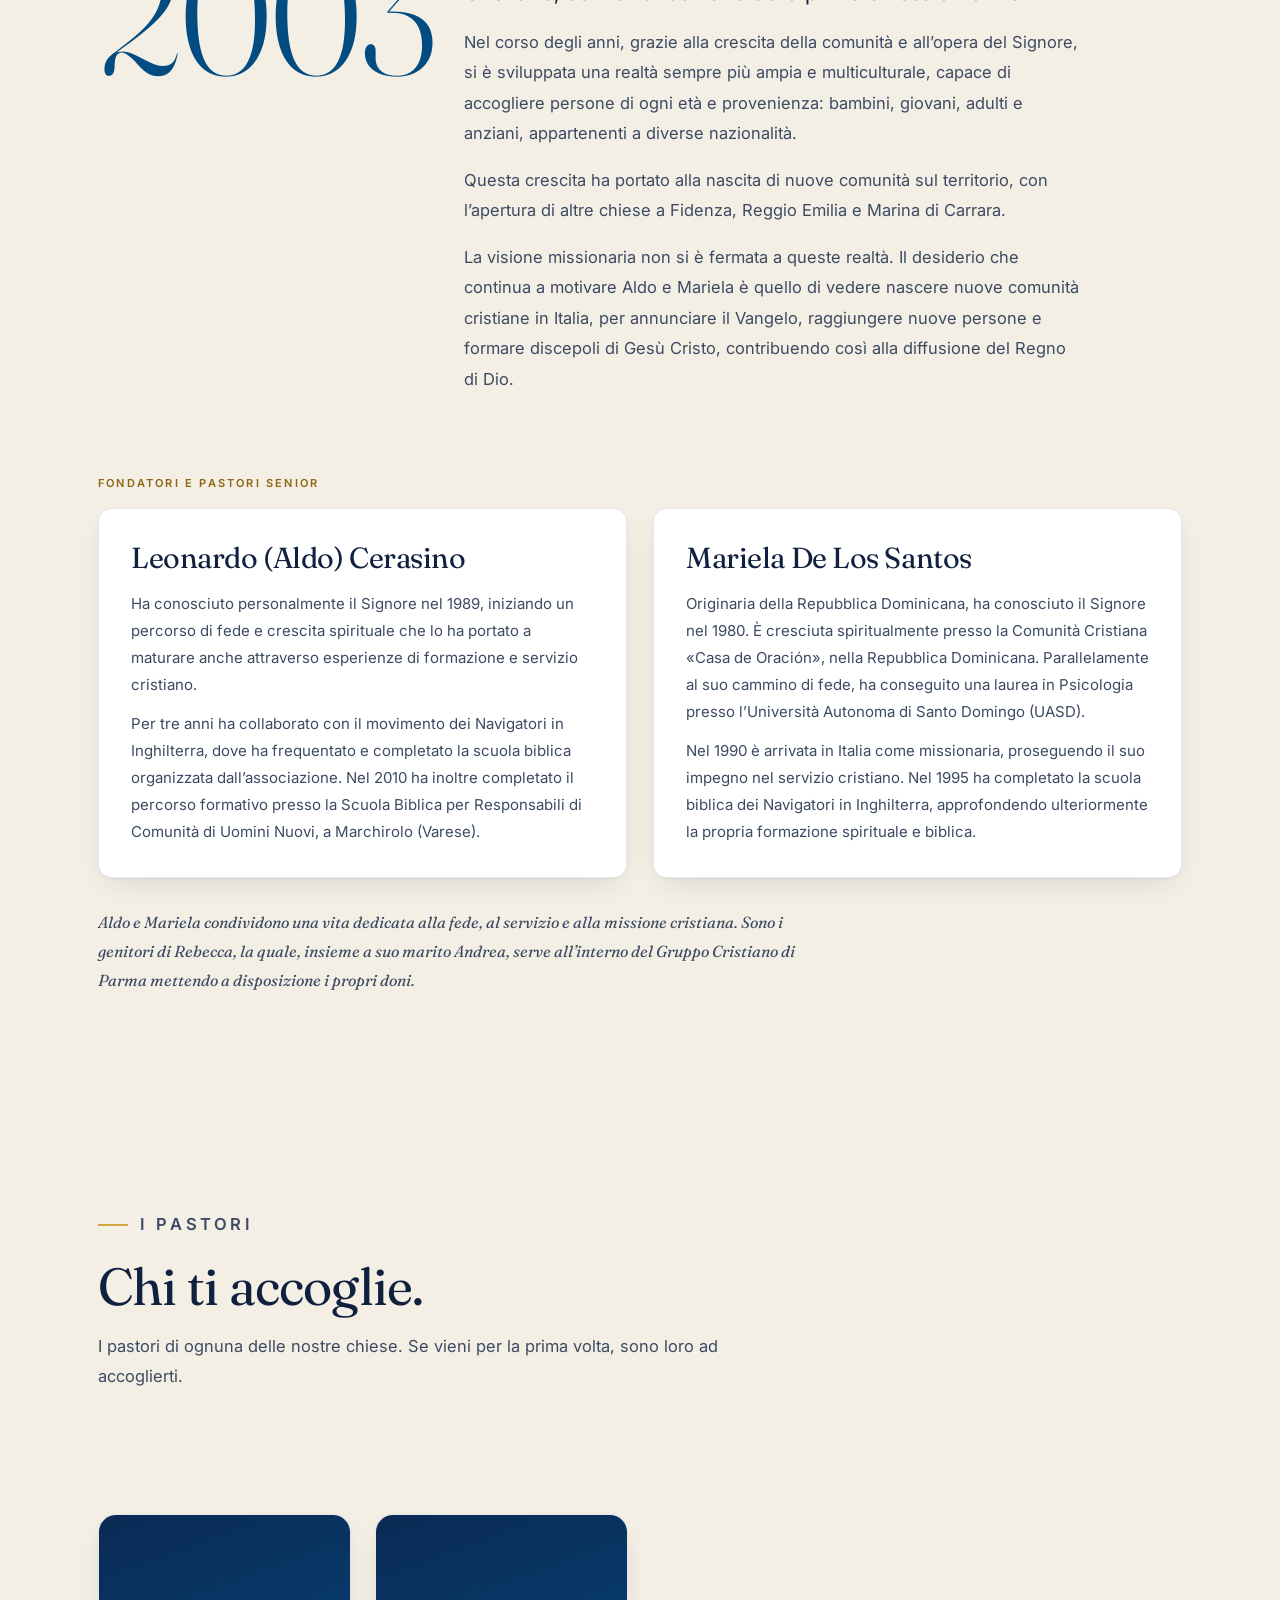
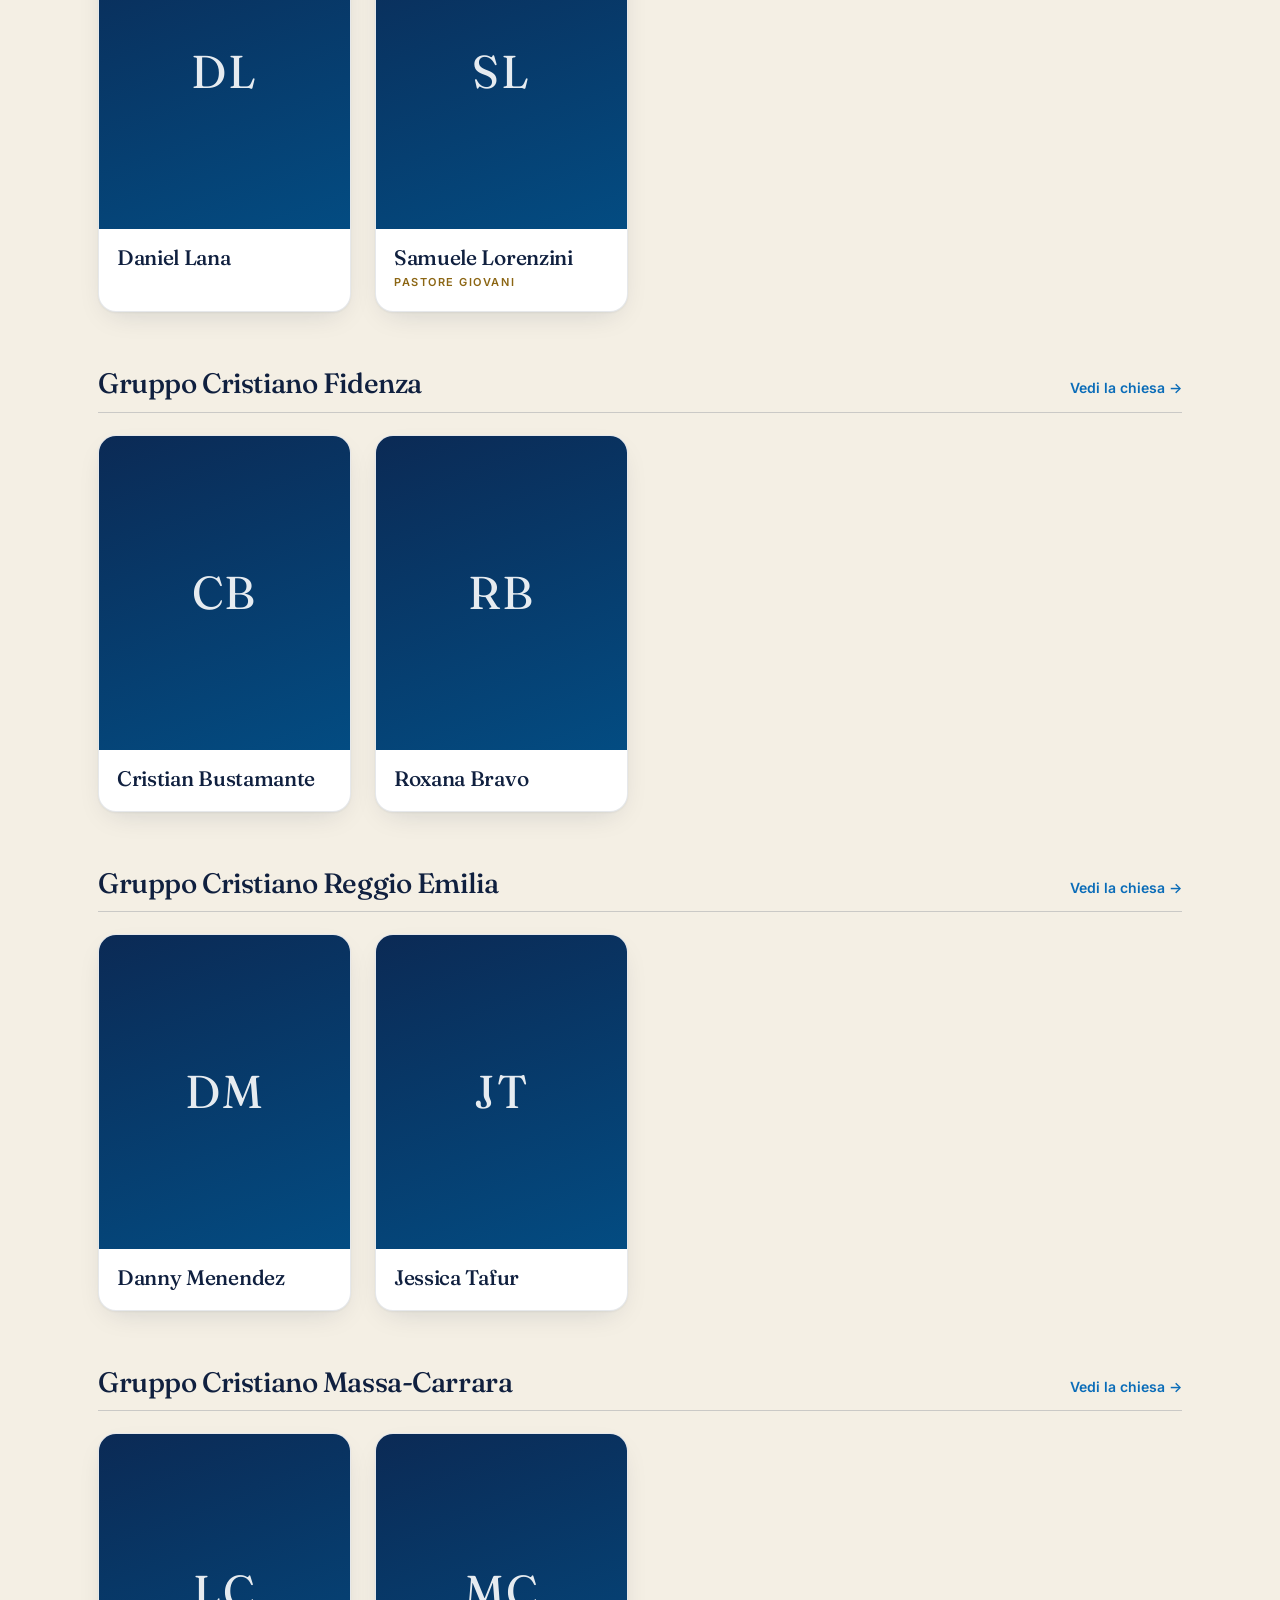
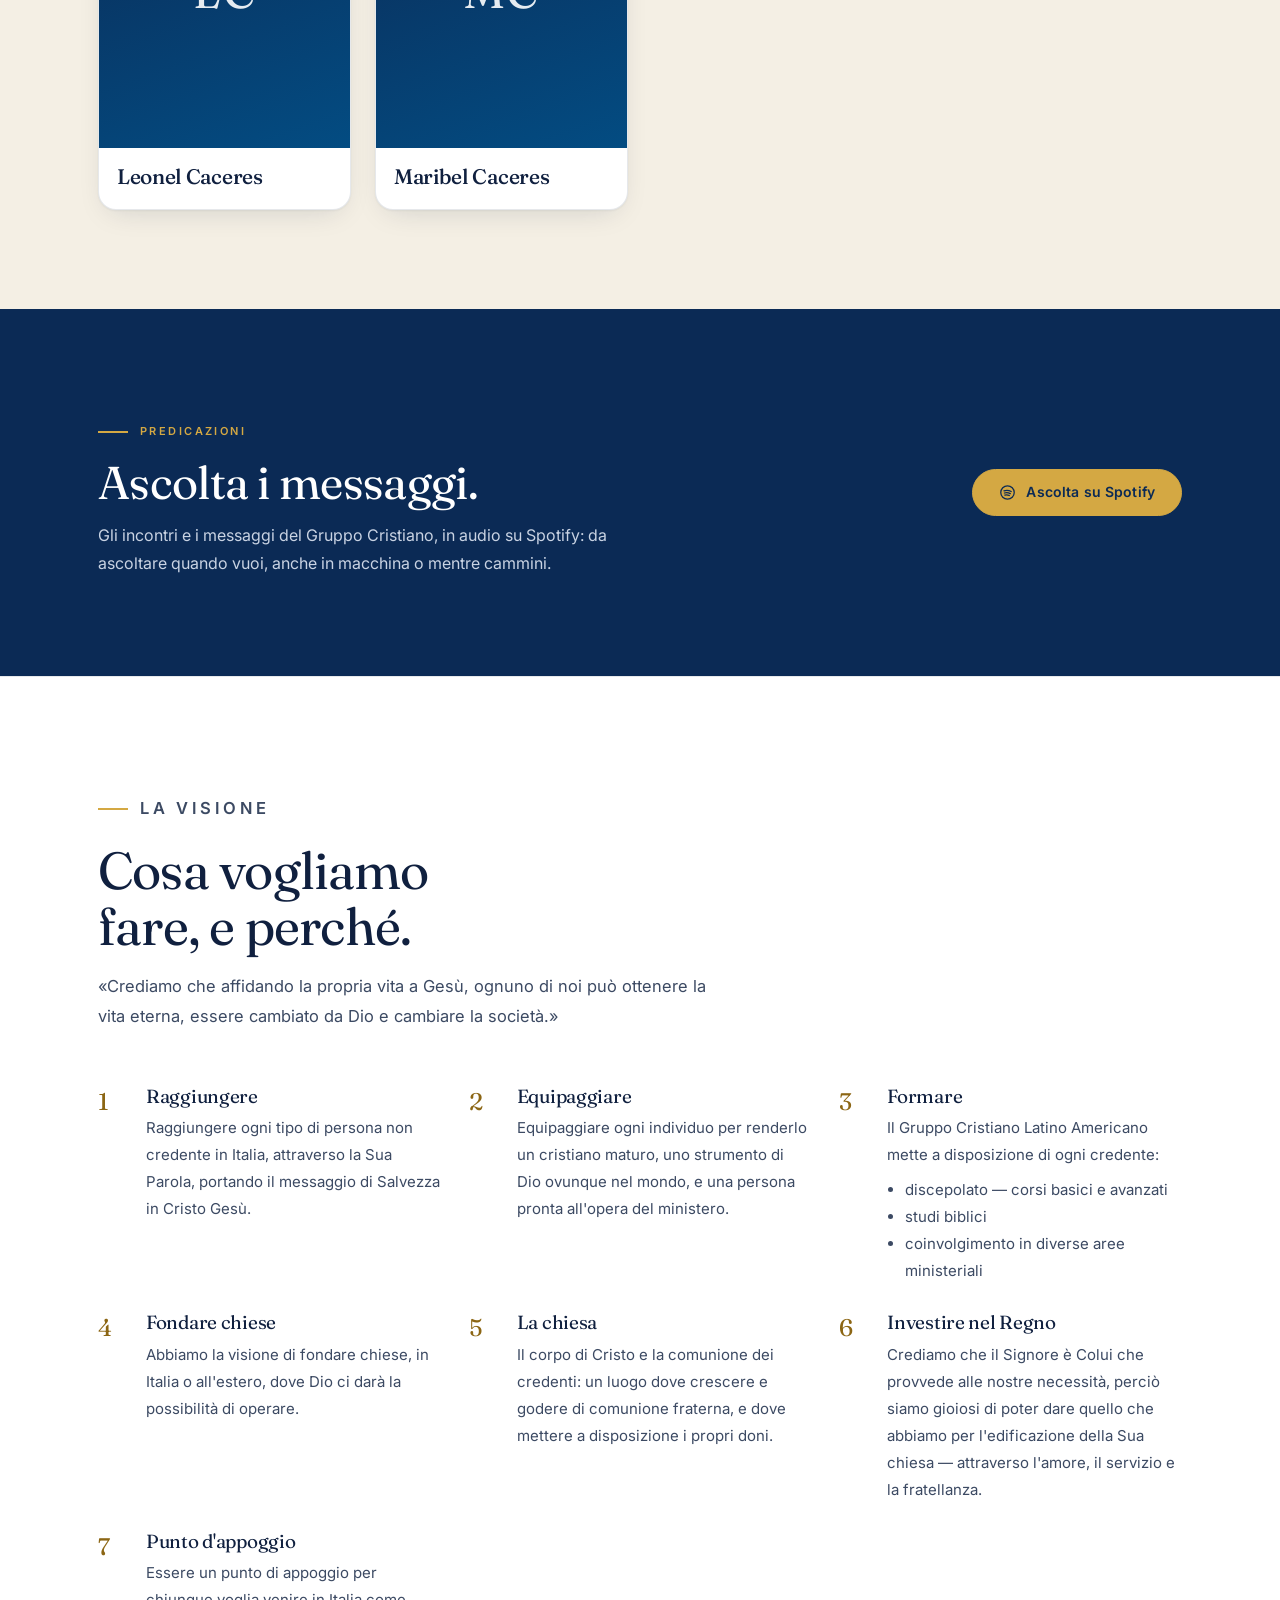
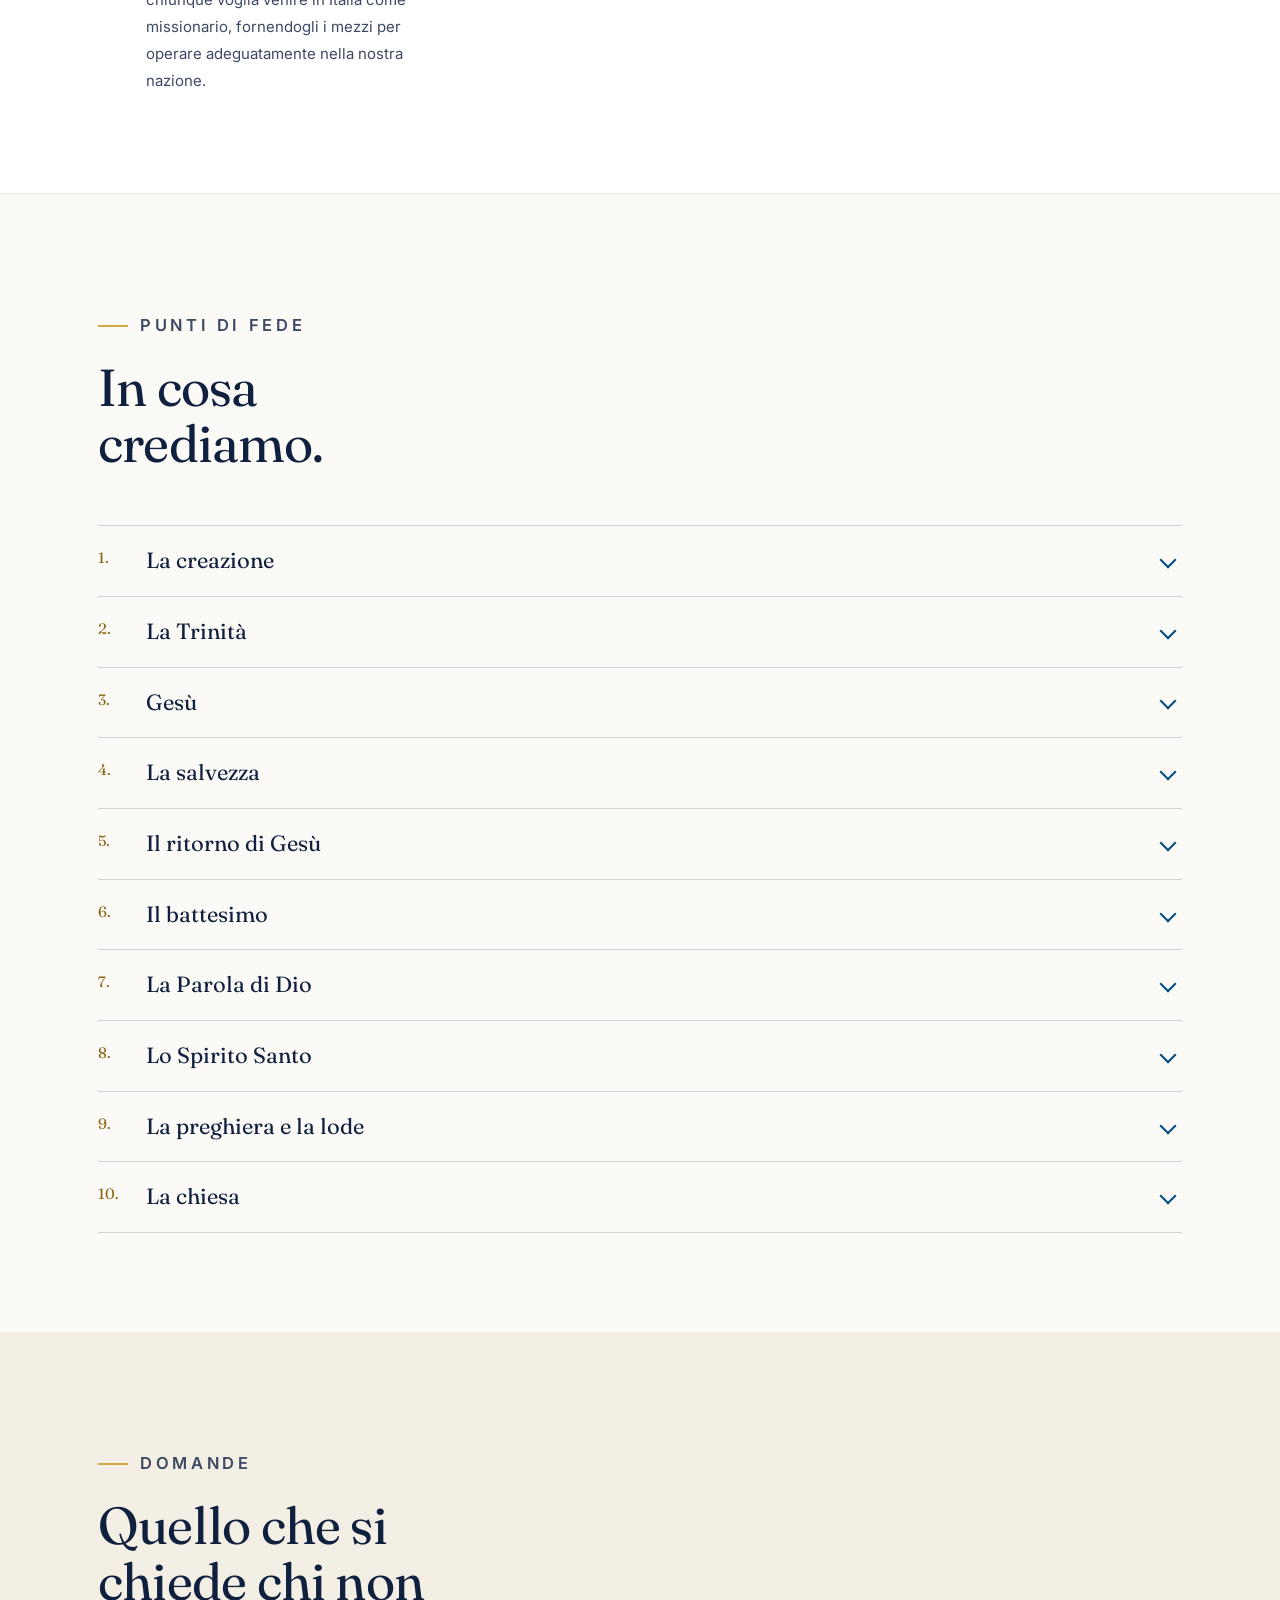
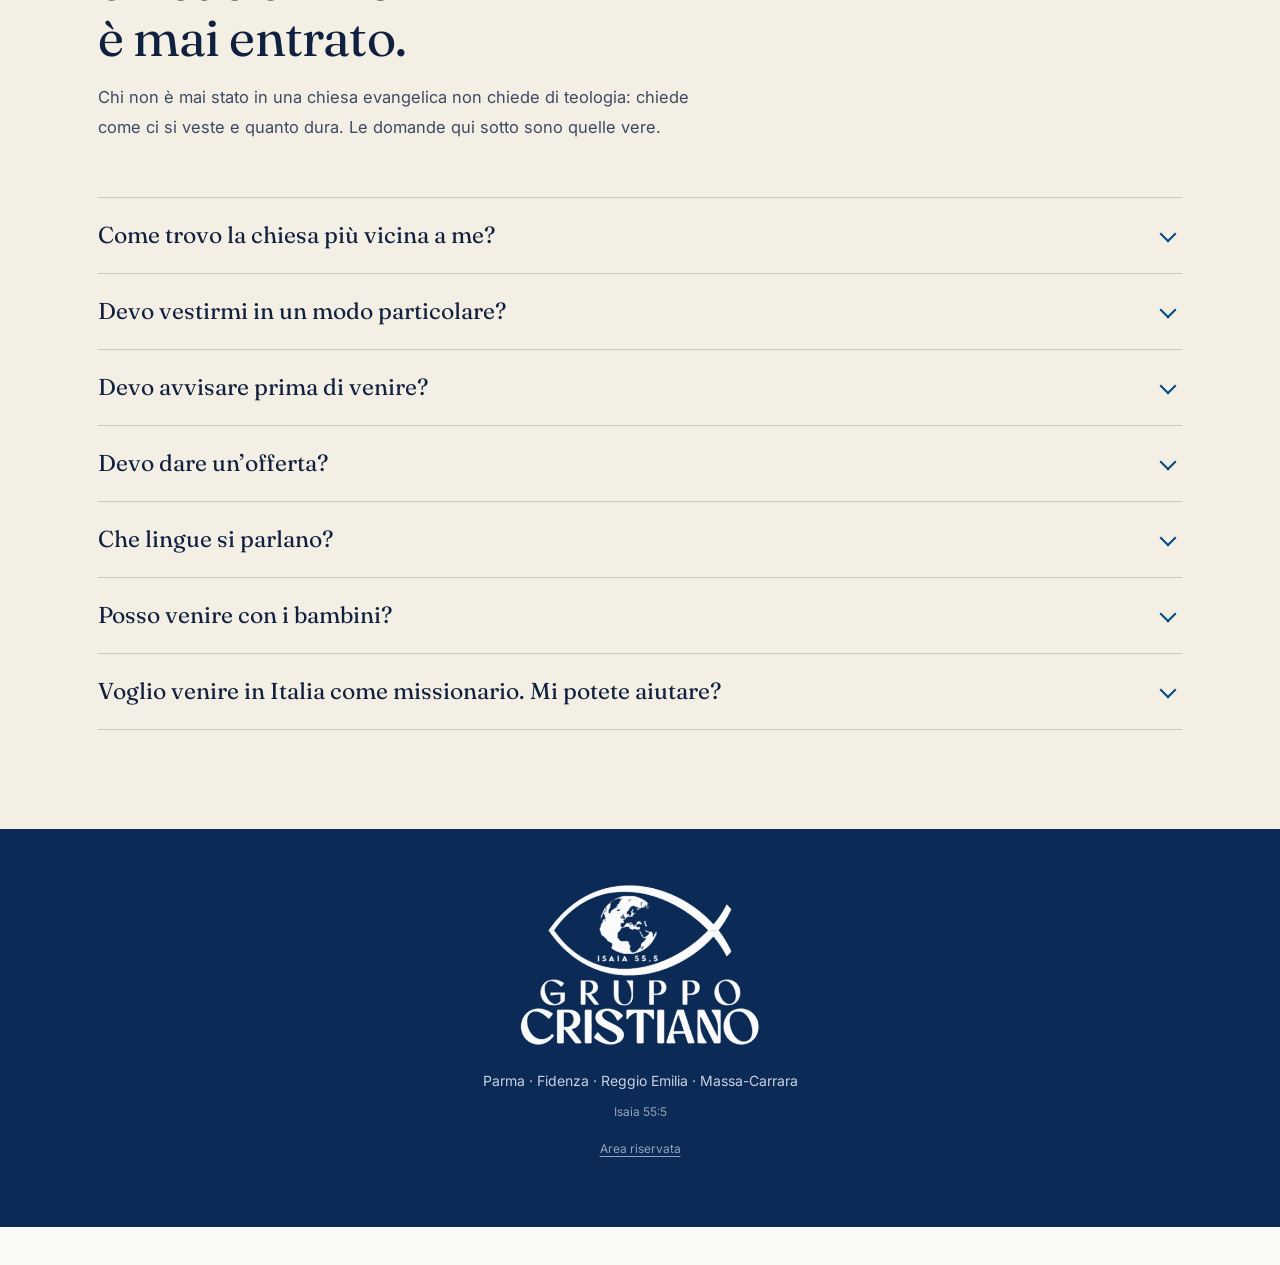
==== commit c5d44f3b: "Eventos: el año siempre, y «desde – hasta» para los de varios dias - Campo «Fino al» en el panel; el" ====
--- a/index.html
+++ b/index.html
@@ -147,7 +147,7 @@
 }
 </script>
 
-<link rel="stylesheet" href="estilo.css?v=14">
+<link rel="stylesheet" href="estilo.css?v=15">
 </head>
 <body>
 
--- a/estilo.css
+++ b/estilo.css
@@ -582,6 +582,8 @@
 .ev-data b{display:block;font-family:'Fraunces',serif;font-size:34px;font-weight:500;}
 .ev-data span{display:block;margin-top:6px;font-size:11px;font-weight:600;letter-spacing:.16em;
   text-transform:uppercase;color:var(--oro);}
+.ev-data i{display:block;margin-top:4px;font-style:normal;font-size:10.5px;letter-spacing:.08em;color:rgba(255,255,255,.75);}
+.evento.gruppo .ev-data i{color:var(--marino);opacity:.8;}
 .ev-chi{display:inline-block;font-size:11px;font-weight:600;letter-spacing:.14em;text-transform:uppercase;
   color:var(--blu-texto);margin-bottom:8px;}
 a.ev-chi:hover{text-decoration:underline;text-underline-offset:3px;}
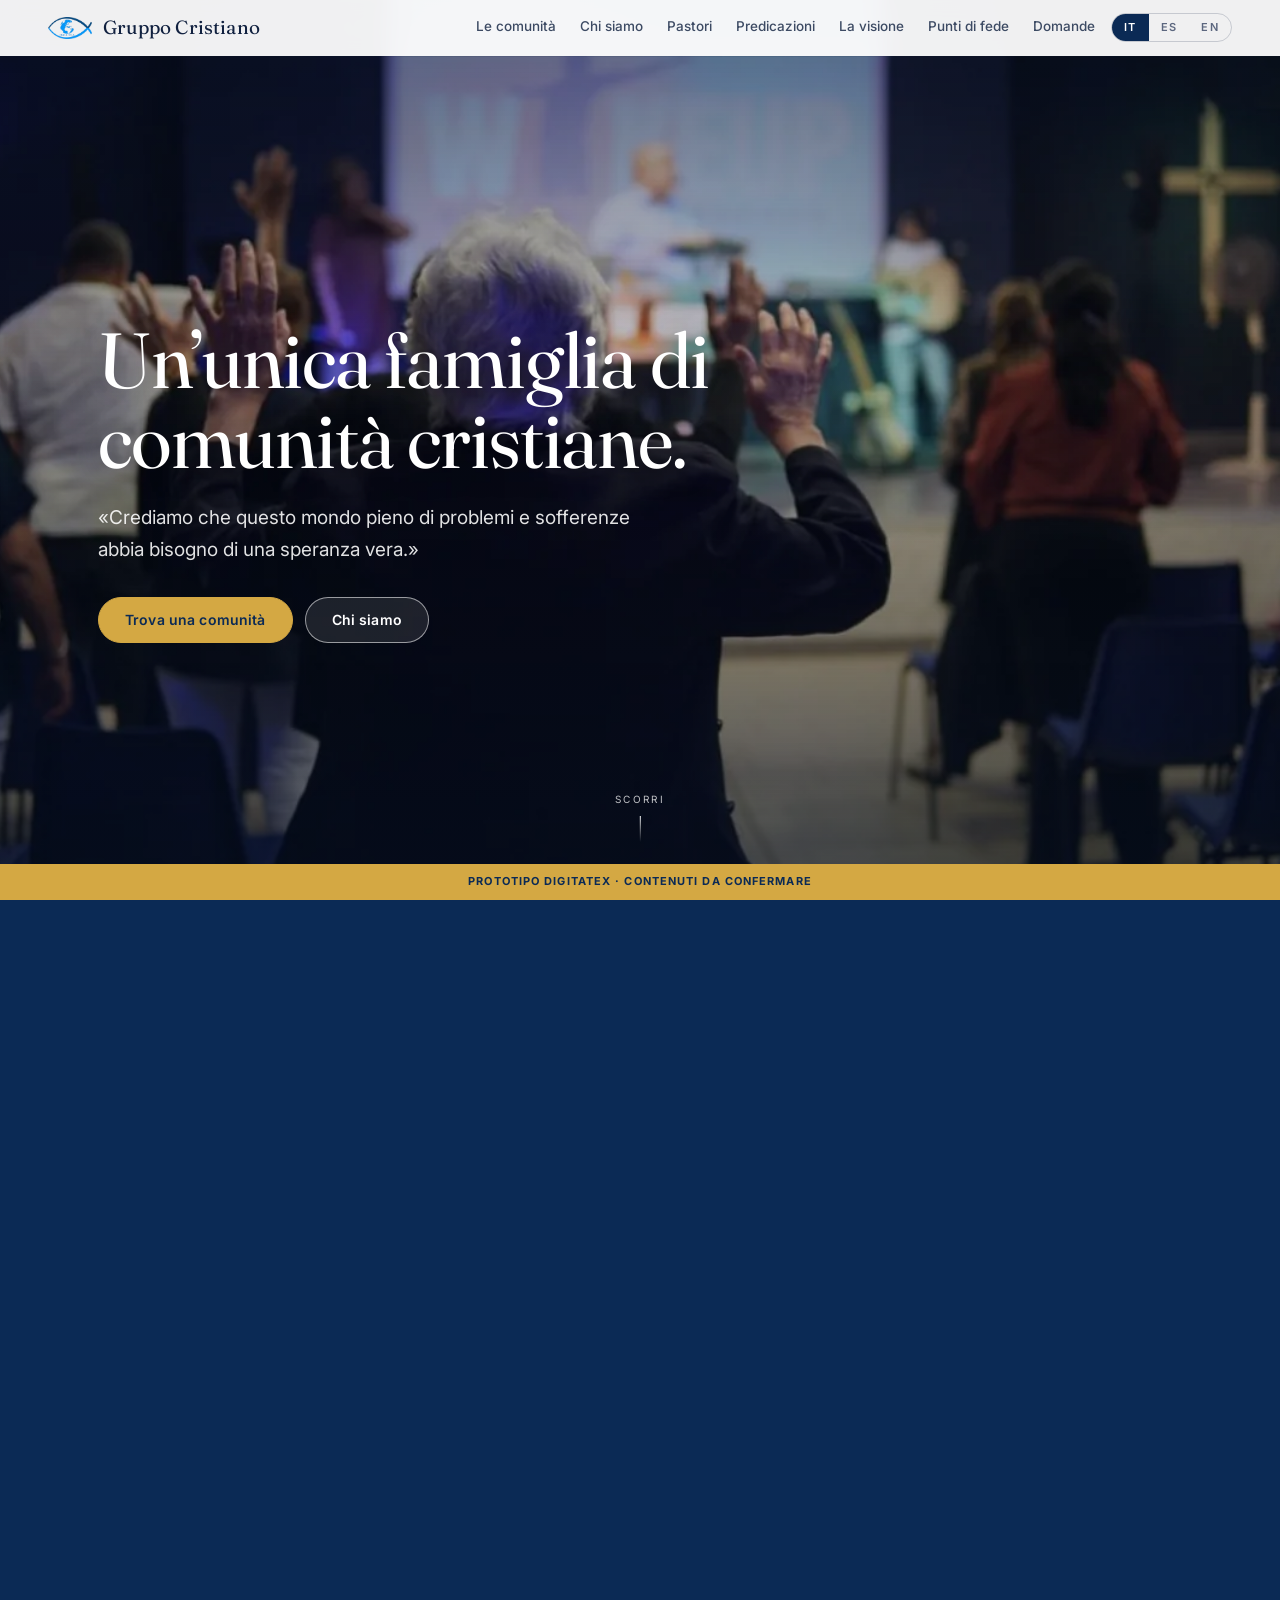
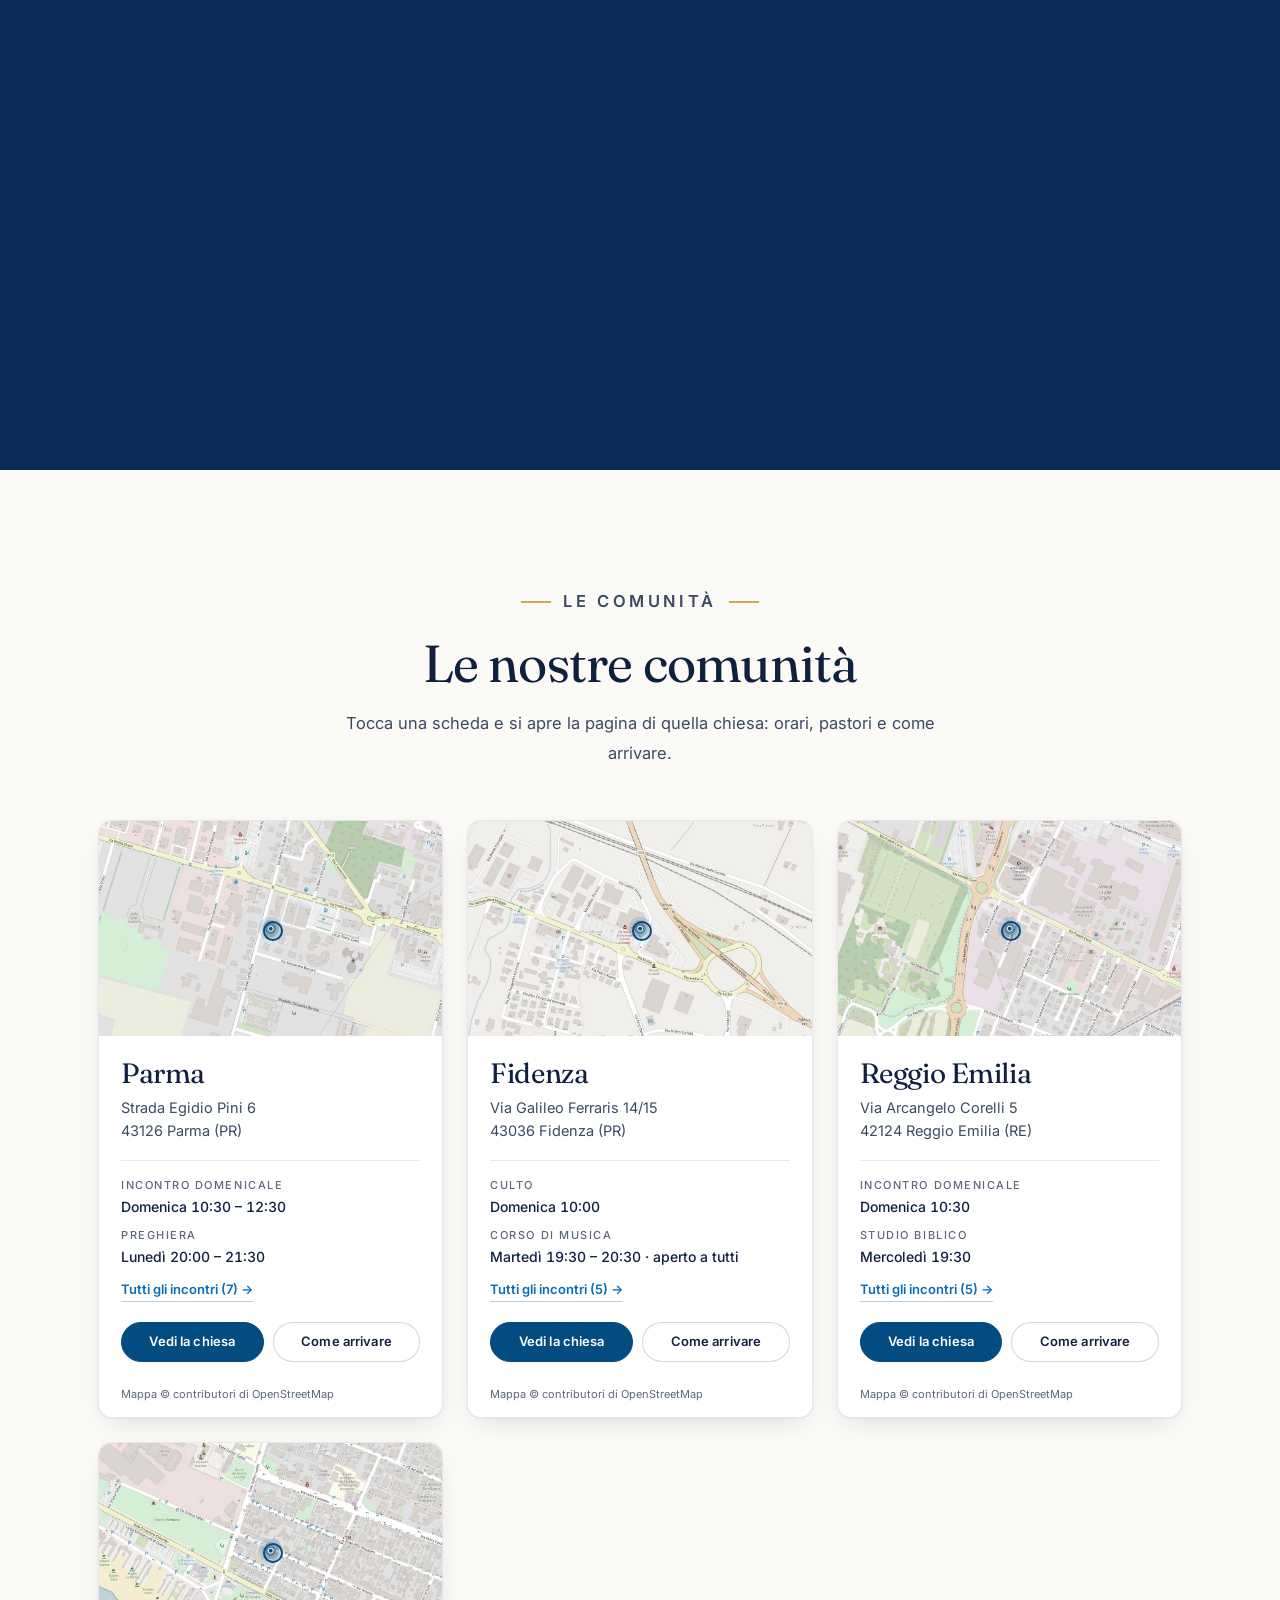
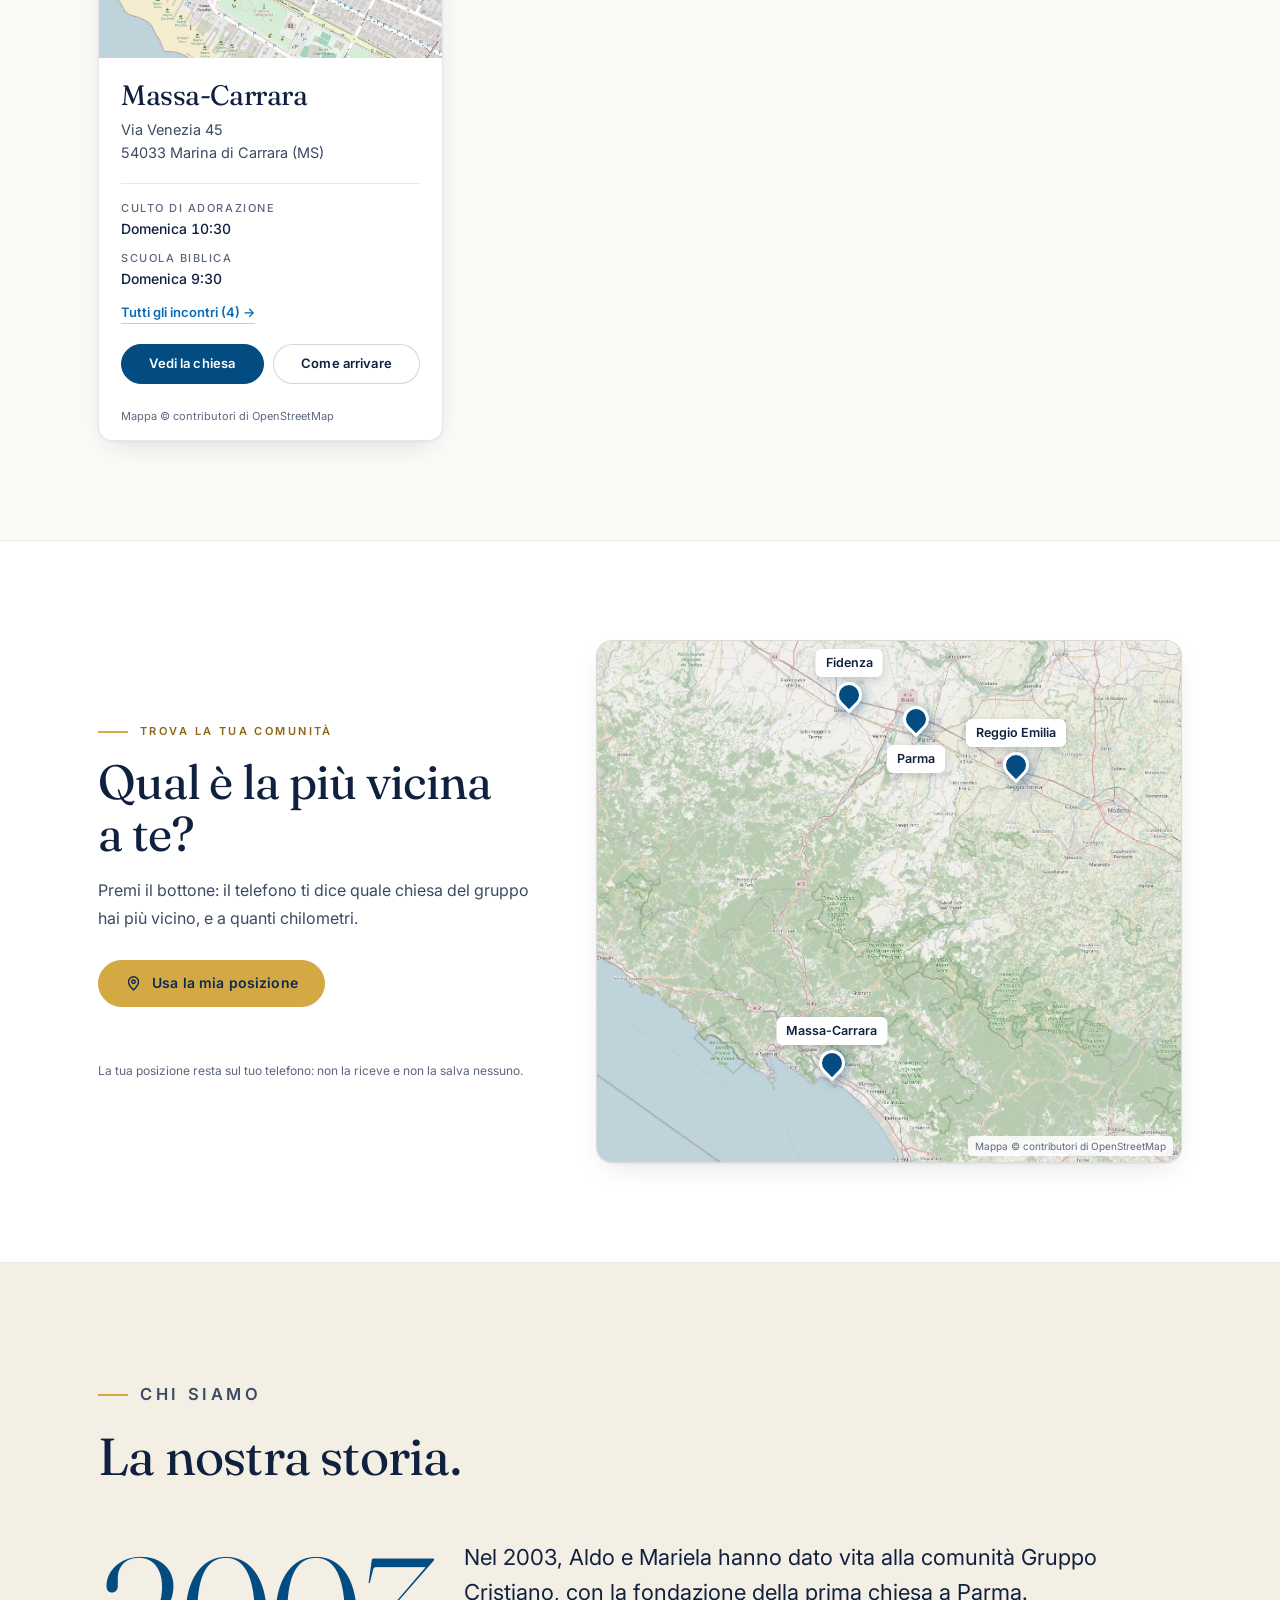
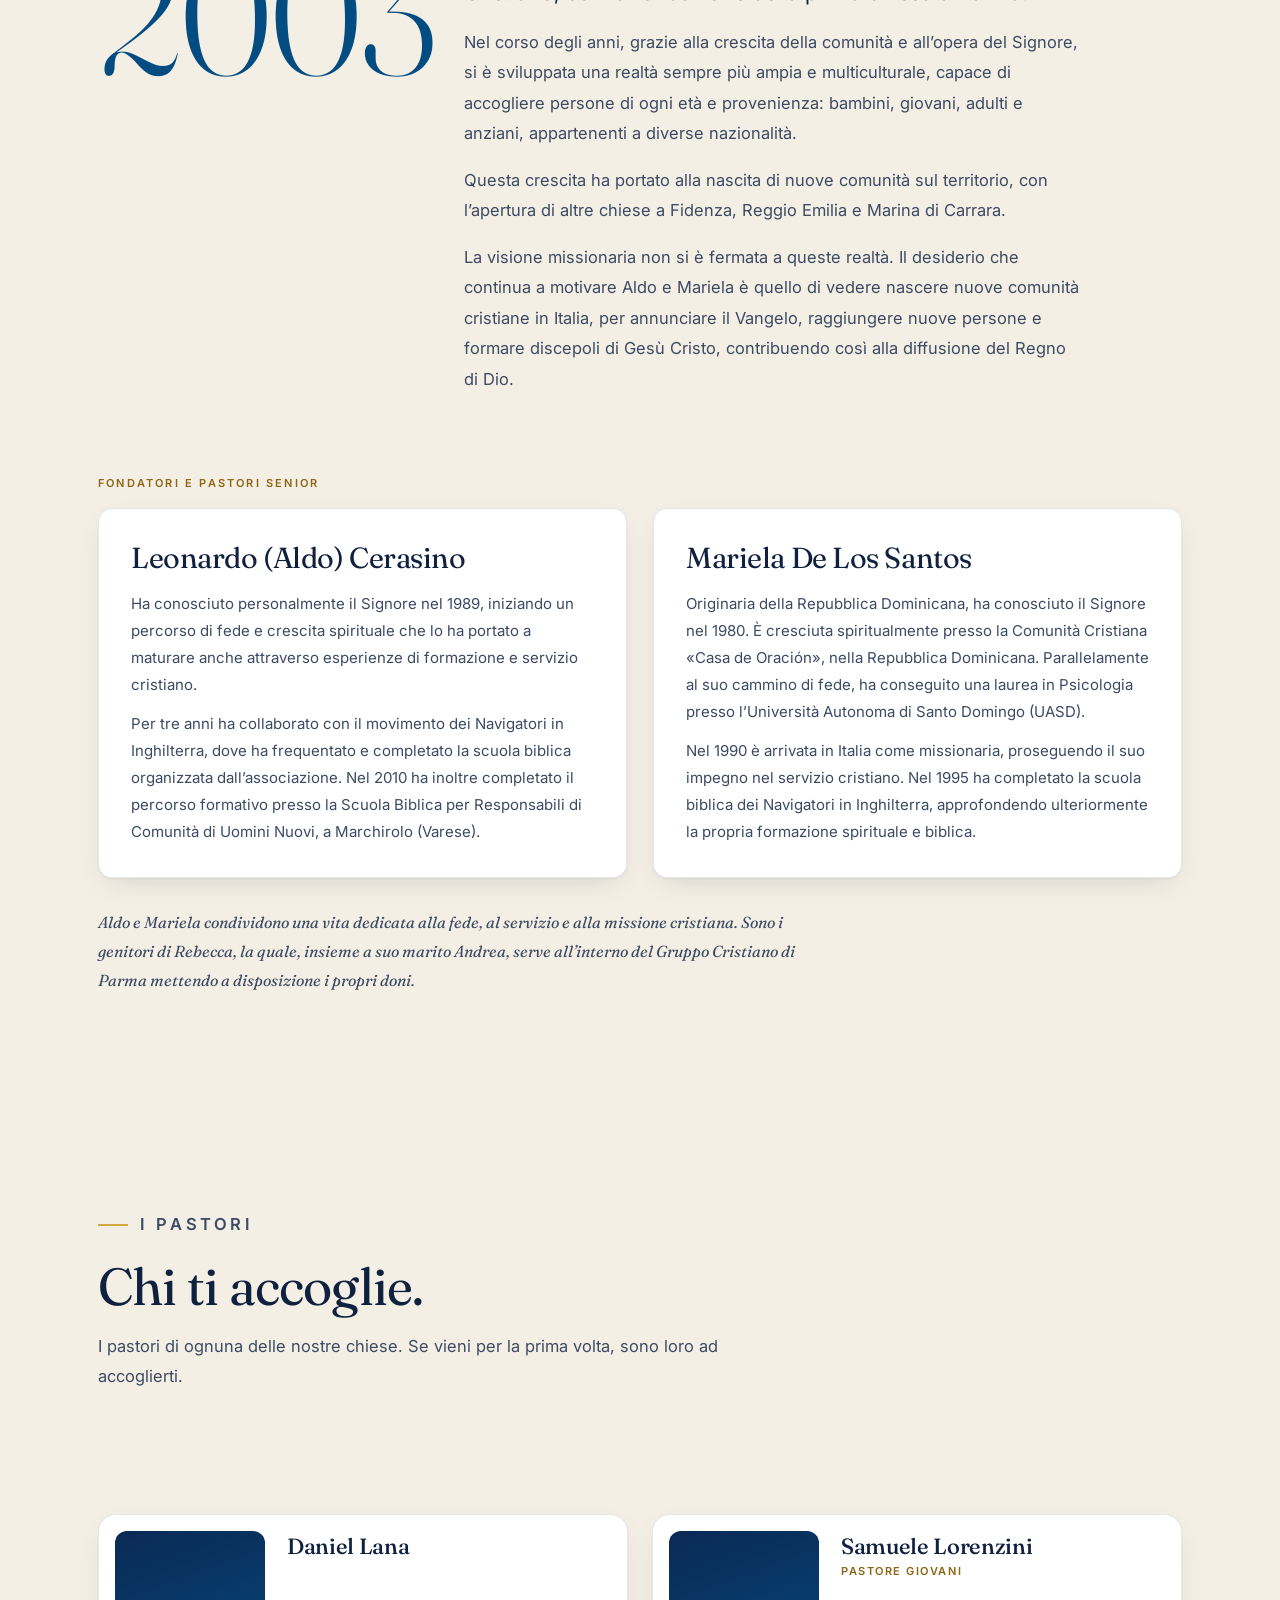
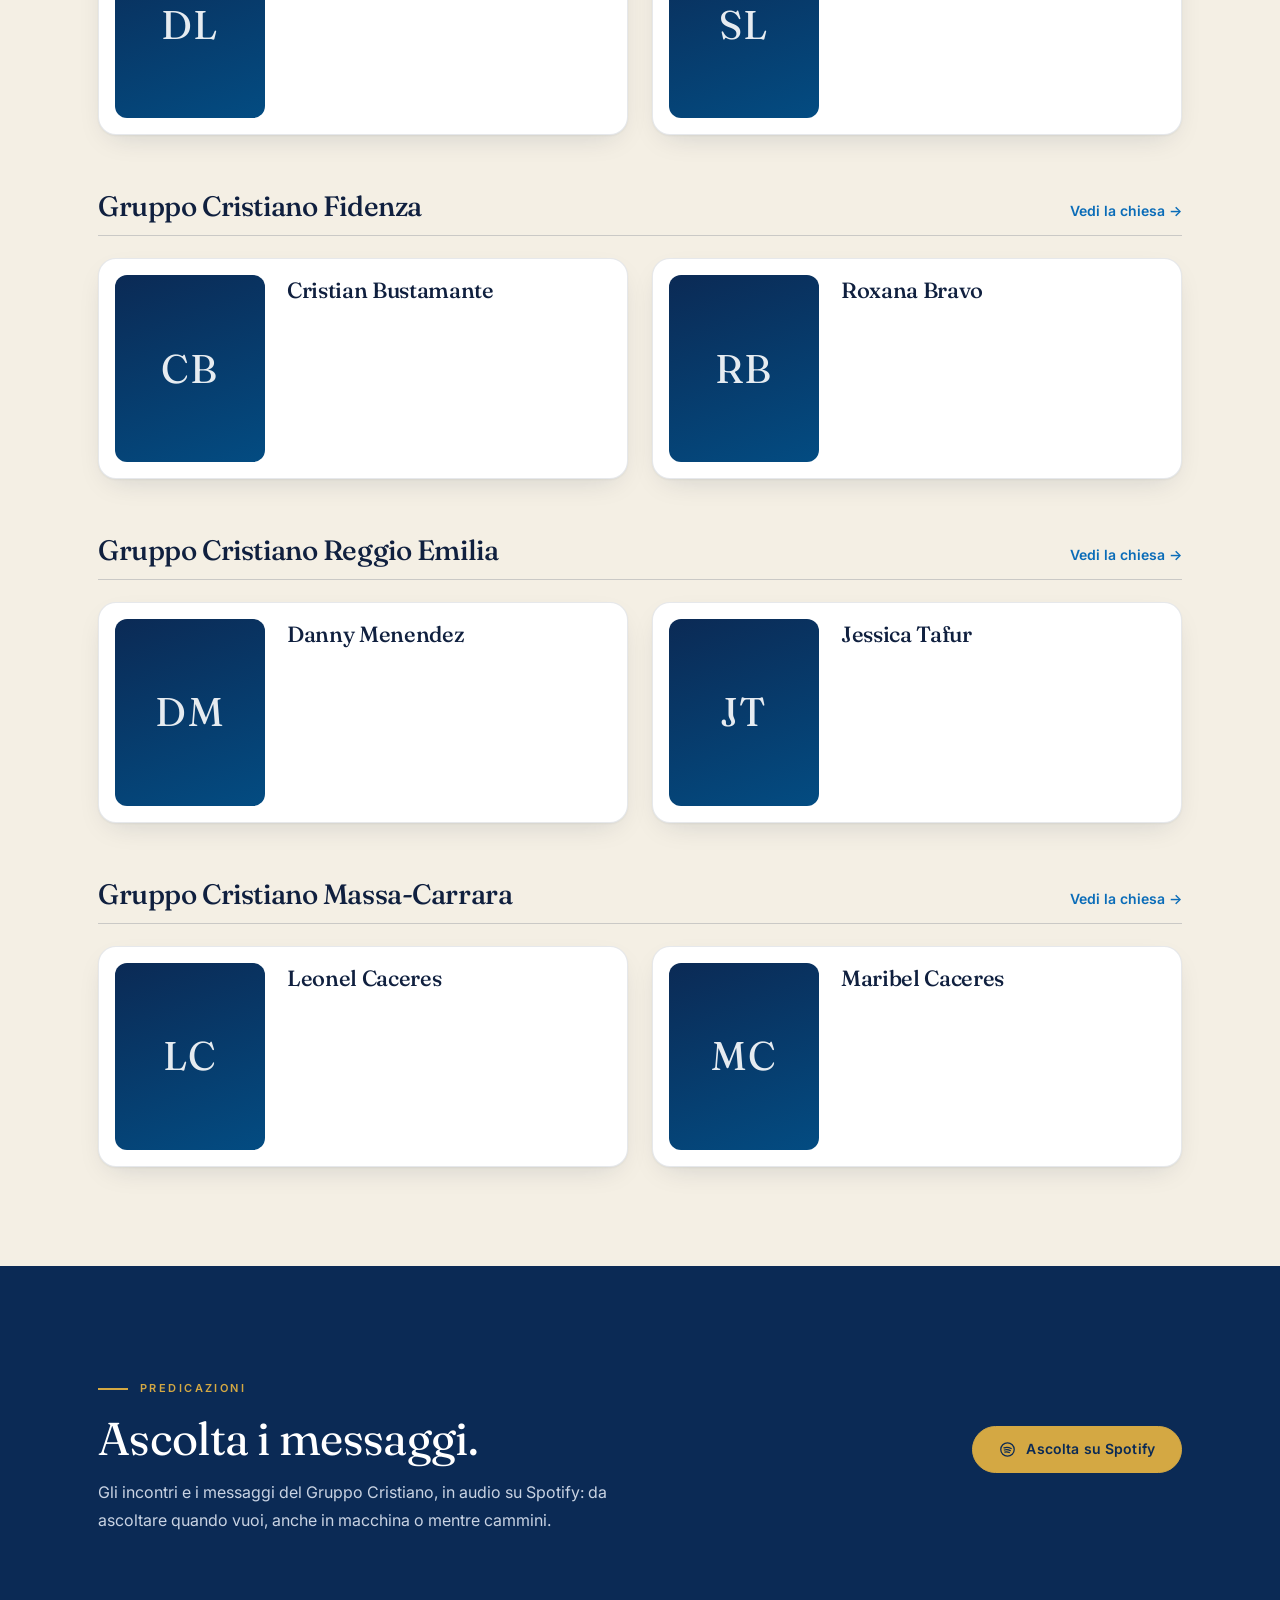
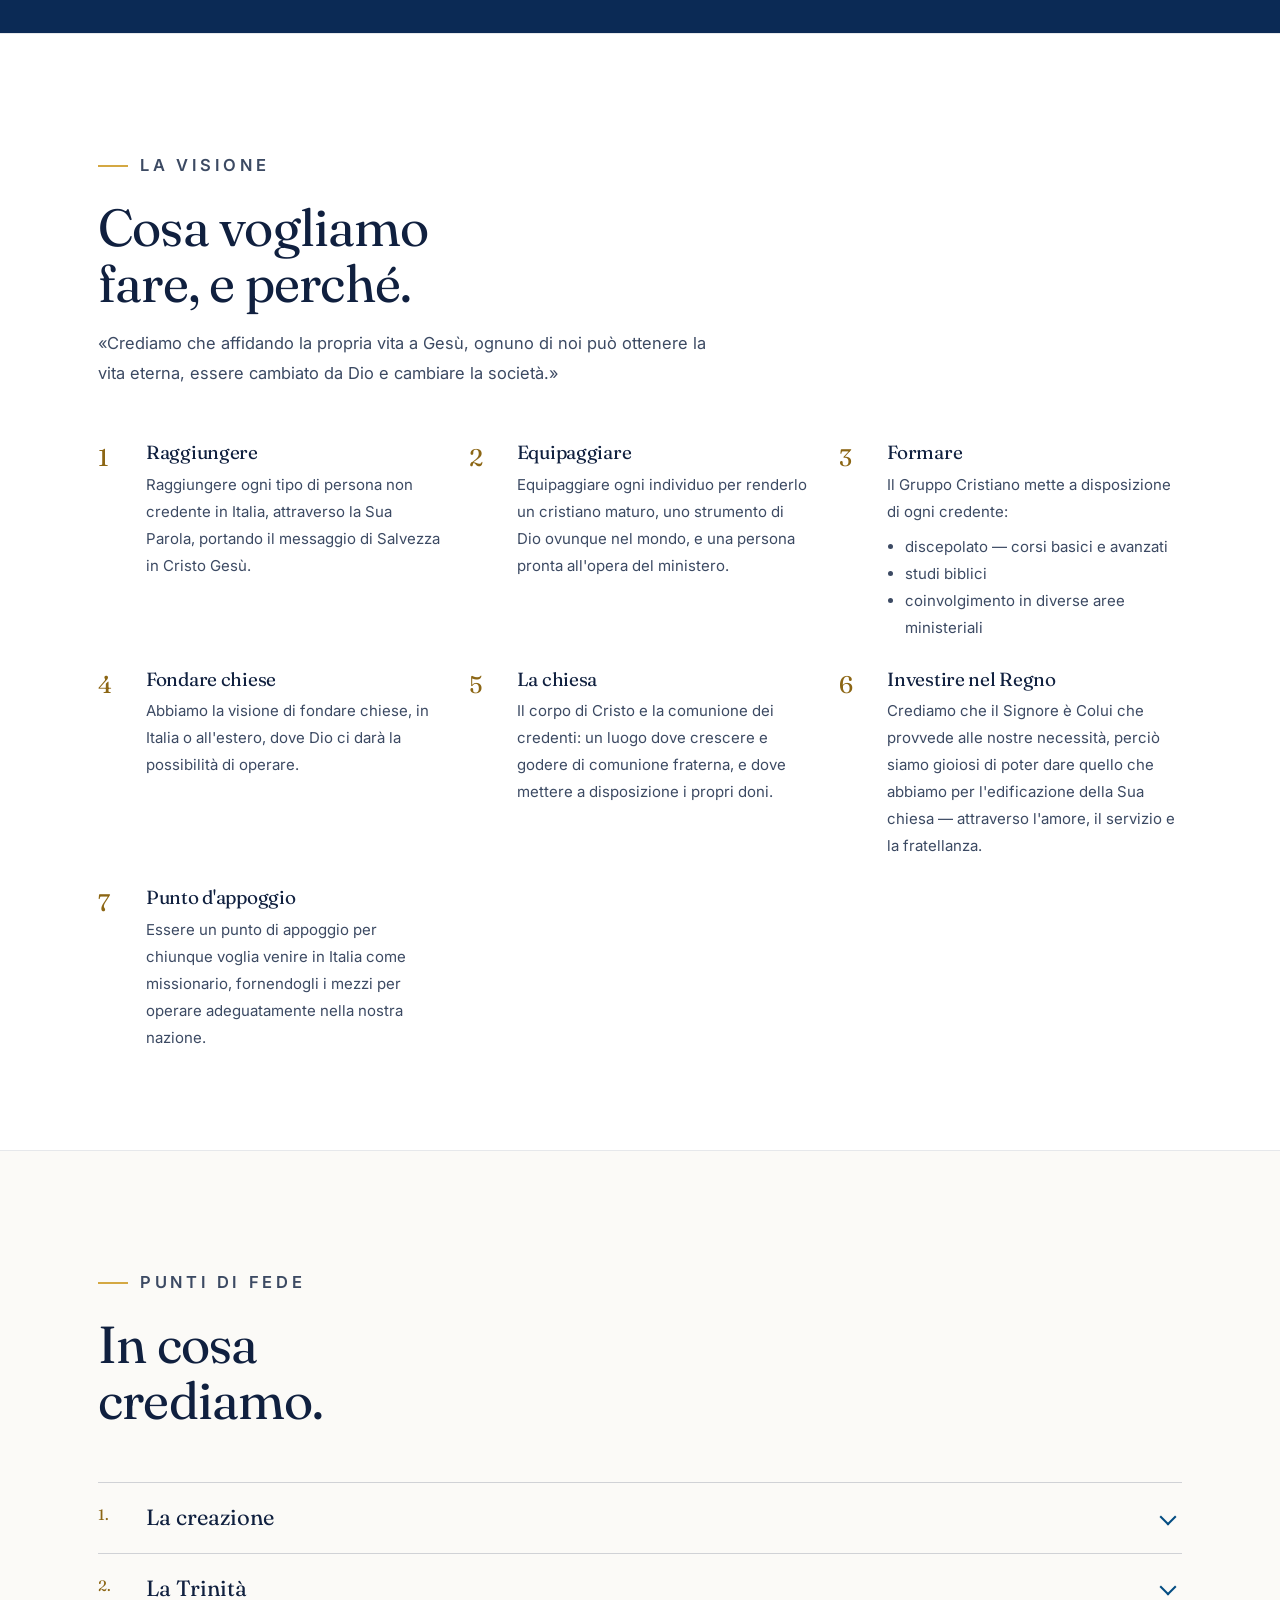
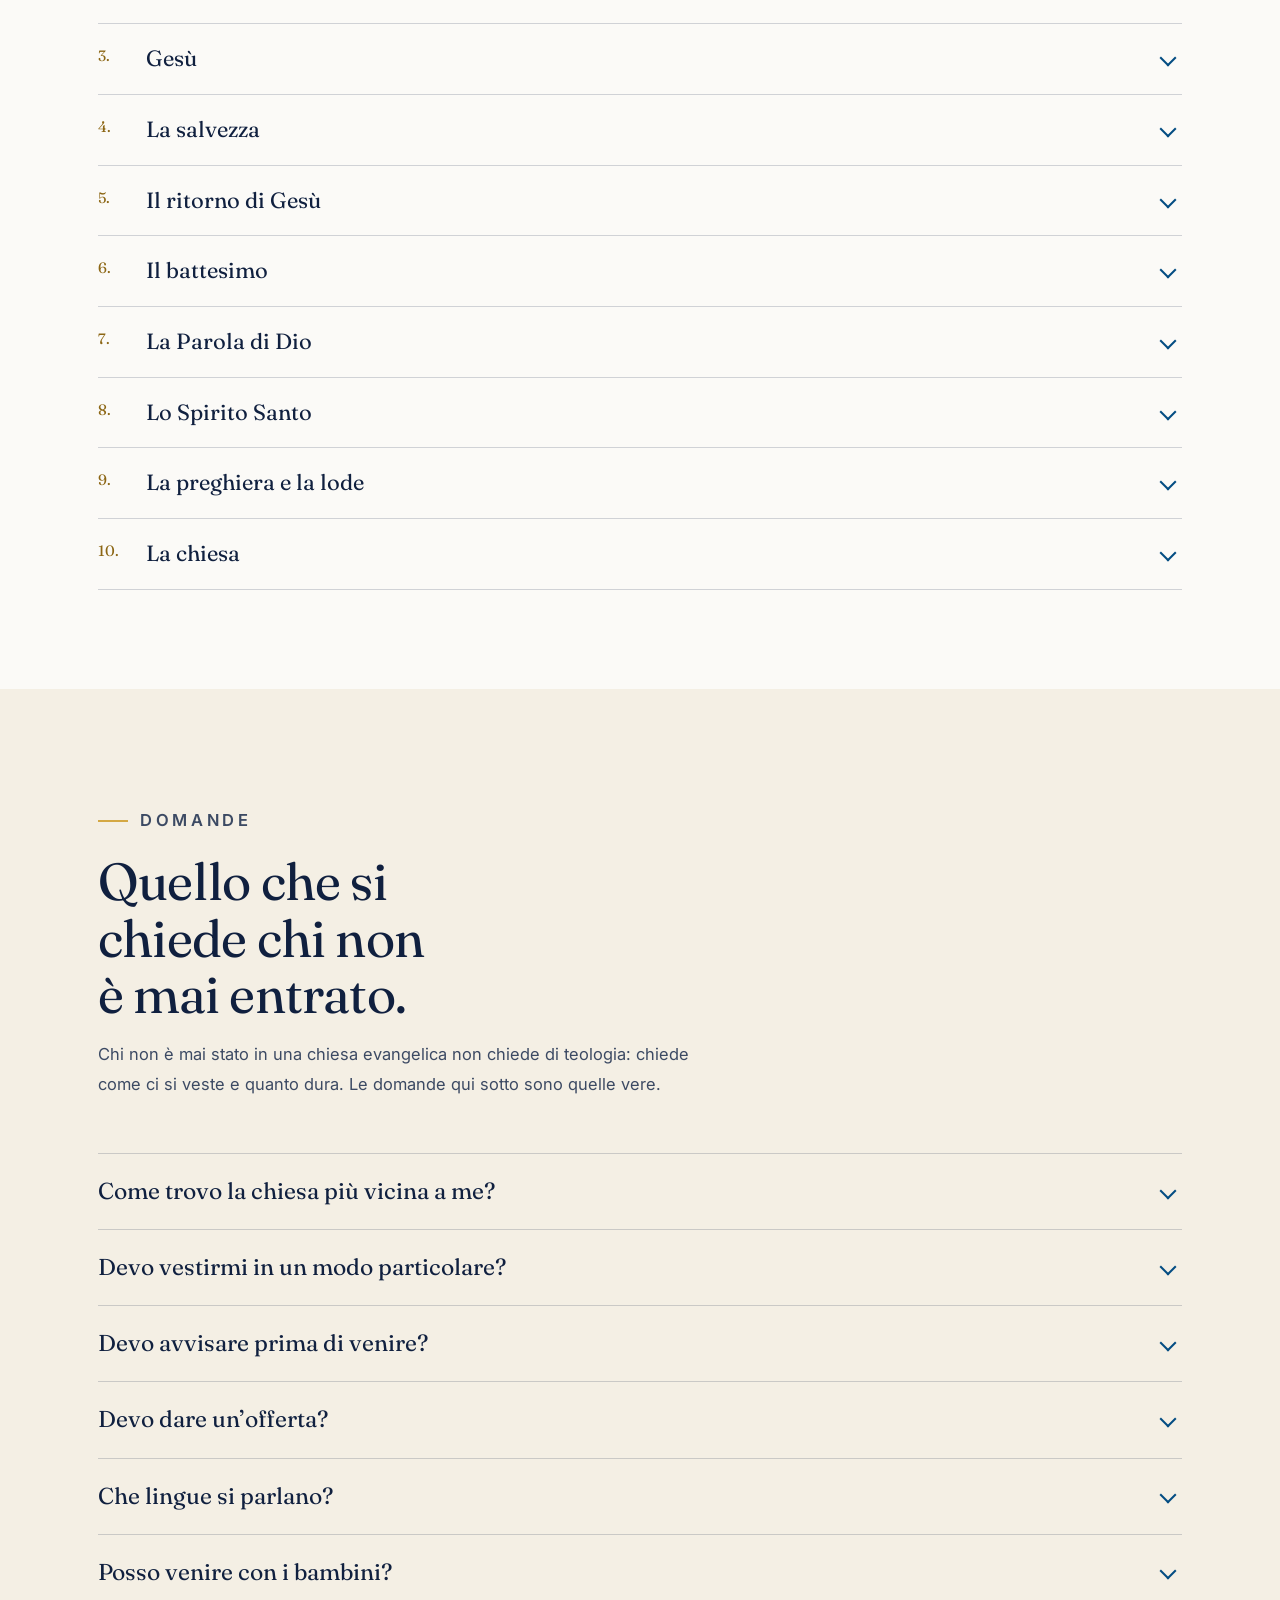
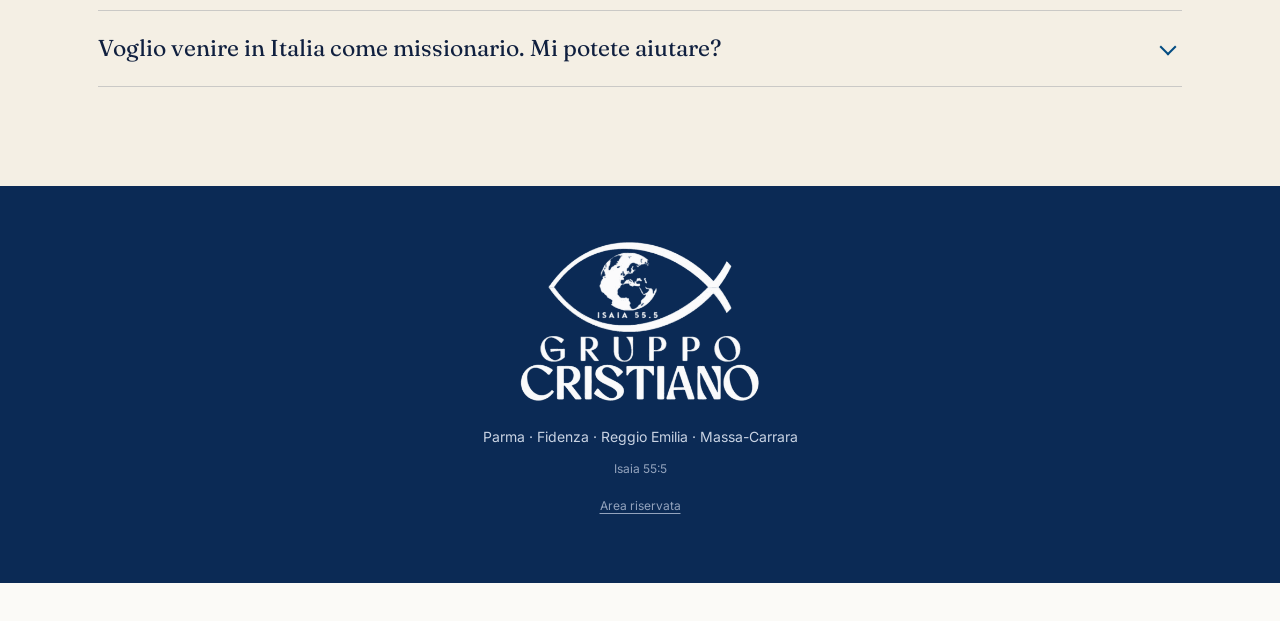
==== commit 7f16f729: "Pastores en la portada con la tarjeta horizontal y fuera «Latino Americano» Co-Authored-By: Claude O" ====
--- a/index.html
+++ b/index.html
@@ -8,8 +8,8 @@
 <script>if (/(^|\.)gruppocristiano\.it$/.test(location.hostname)) document.documentElement.className += ' dominio';</script>
 <meta name="viewport" content="width=device-width, initial-scale=1, viewport-fit=cover">
 <meta name="color-scheme" content="light">
-<title>Gruppo Cristiano Latino Americano — Chiese in Italia</title>
-<meta name="description" content="Gruppo Cristiano Latino Americano: chiese evangeliche in Italia. Le nostre sedi, gli orari degli incontri e come arrivare. Italiano, spagnolo e inglese.">
+<title>Gruppo Cristiano — Chiese in Italia</title>
+<meta name="description" content="Gruppo Cristiano: chiese evangeliche in Italia. Le nostre sedi, gli orari degli incontri e come arrivare. Italiano, spagnolo e inglese.">
 <!-- La direccion unica de la portada para Google, y la vista previa cuando
      alguien pega el enlace en WhatsApp o Facebook: la foto de portada, el
      nombre y la frase. Sin esto sale un recuadro gris con la direccion. -->
@@ -47,7 +47,7 @@
 {
   "@context": "https://schema.org",
   "@type": "Church",
-  "name": "Gruppo Cristiano Latino Americano",
+  "name": "Gruppo Cristiano",
   "alternateName": "Gruppo Cristiano",
   "url": "https://www.gruppocristiano.it/",
   "email": "gruppocristiano@gmail.com",
@@ -147,7 +147,7 @@
 }
 </script>
 
-<link rel="stylesheet" href="estilo.css?v=15">
+<link rel="stylesheet" href="estilo.css?v=16">
 </head>
 <body>
 
@@ -525,7 +525,7 @@
 <footer>
   <div class="wrap">
     <div class="marchio">
-      <img src="media/logo-bianco.png" width="894" height="599" alt="Gruppo Cristiano Latino Americano" loading="lazy">
+      <img src="media/logo-bianco.png" width="894" height="599" alt="Gruppo Cristiano" loading="lazy">
     </div>
     <!-- Sin redes aqui, a proposito: lo pidieron ellos. Cada iglesia ensena
          las suyas en su propia pagina (las pone su responsable desde el panel). -->
--- a/estilo.css
+++ b/estilo.css
@@ -664,7 +664,14 @@
 .pastore.fila .pastore-foto{border-radius:10px;}
 .pastore.fila .pastore-ini{font-size:30px;}
 .pastore.fila .pastore-corpo{padding:2px 4px 4px 0;}
+.pastori-grid.filas{grid-template-columns:repeat(auto-fill,minmax(min(100%,460px),1fr));align-items:start;}
+.pastore.fila.ampia{grid-template-columns:150px 1fr;gap:22px;padding:16px;border-radius:18px;}
+.pastore.fila.ampia .pastore-foto{border-radius:12px;}
+.pastore.fila.ampia .pastore-ini{font-size:40px;}
+.pastore.fila.ampia .pastore-corpo h3{font-size:22px;}
 @media (max-width:560px){ .pastori-grid{grid-template-columns:repeat(2,minmax(0,1fr));gap:12px;}
+  .pastori-grid.filas{grid-template-columns:1fr;} .pastore.fila.ampia{grid-template-columns:104px 1fr;gap:14px;padding:12px;}
+  .pastore.fila.ampia .pastore-corpo h3{font-size:19px;}
   .pastore-corpo{padding:12px 12px 16px;} .pastore-corpo h3{font-size:18px;} .pastore-info{font-size:13.5px;} }
 
 /* Los eventos de TODO el grupo (retiros, convenciones...) destacan en la
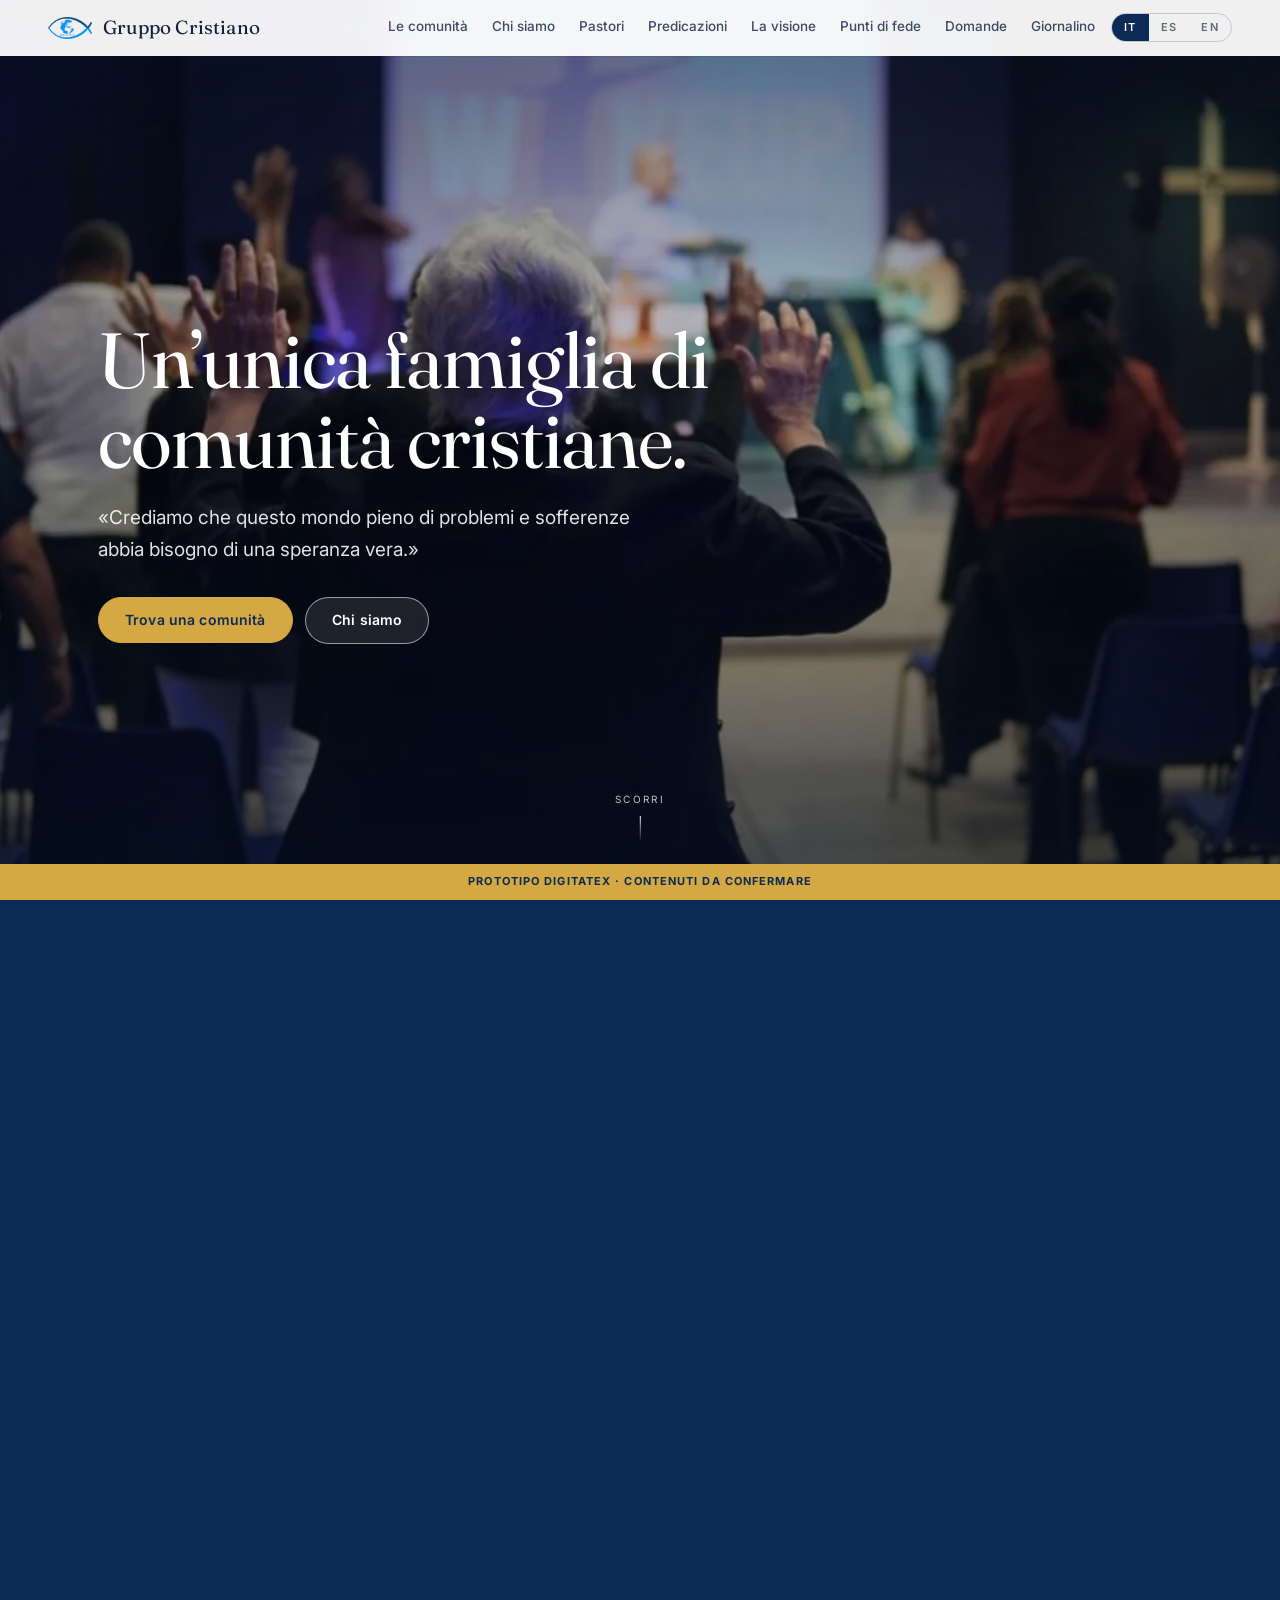
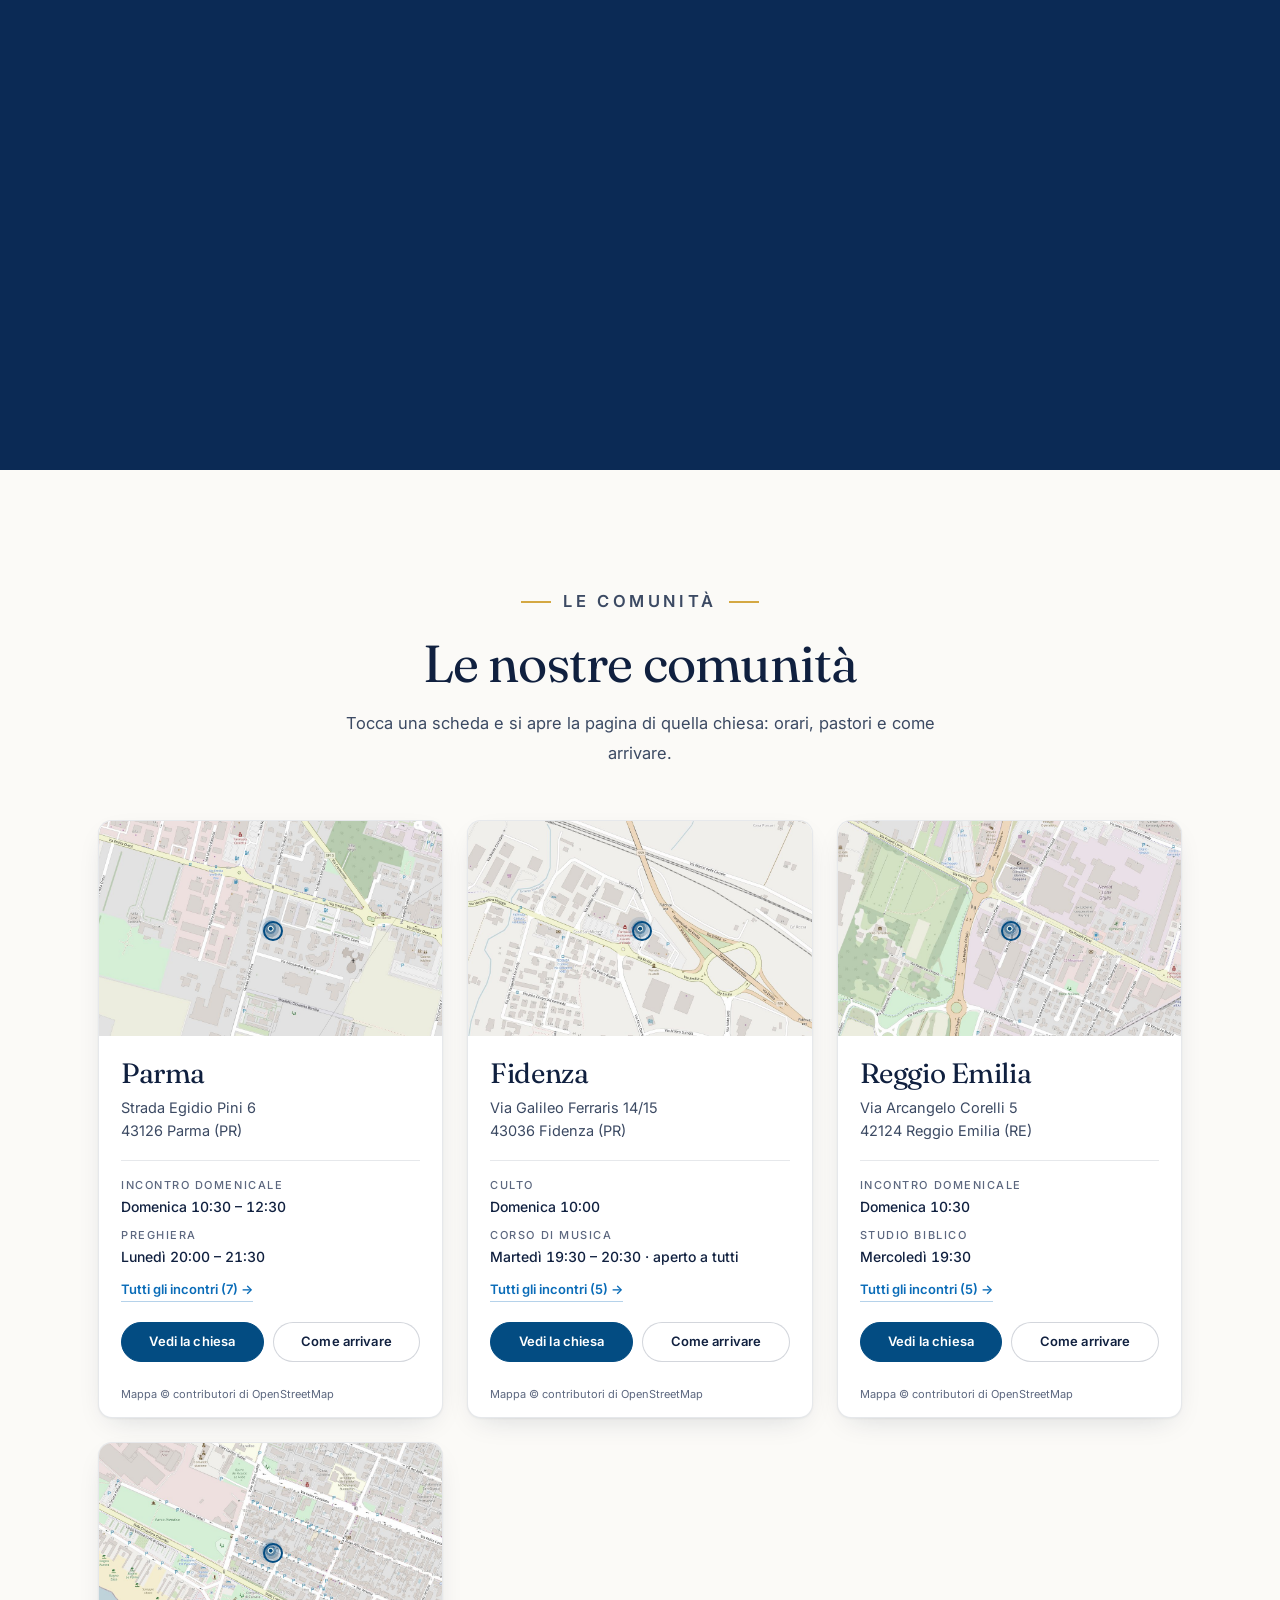
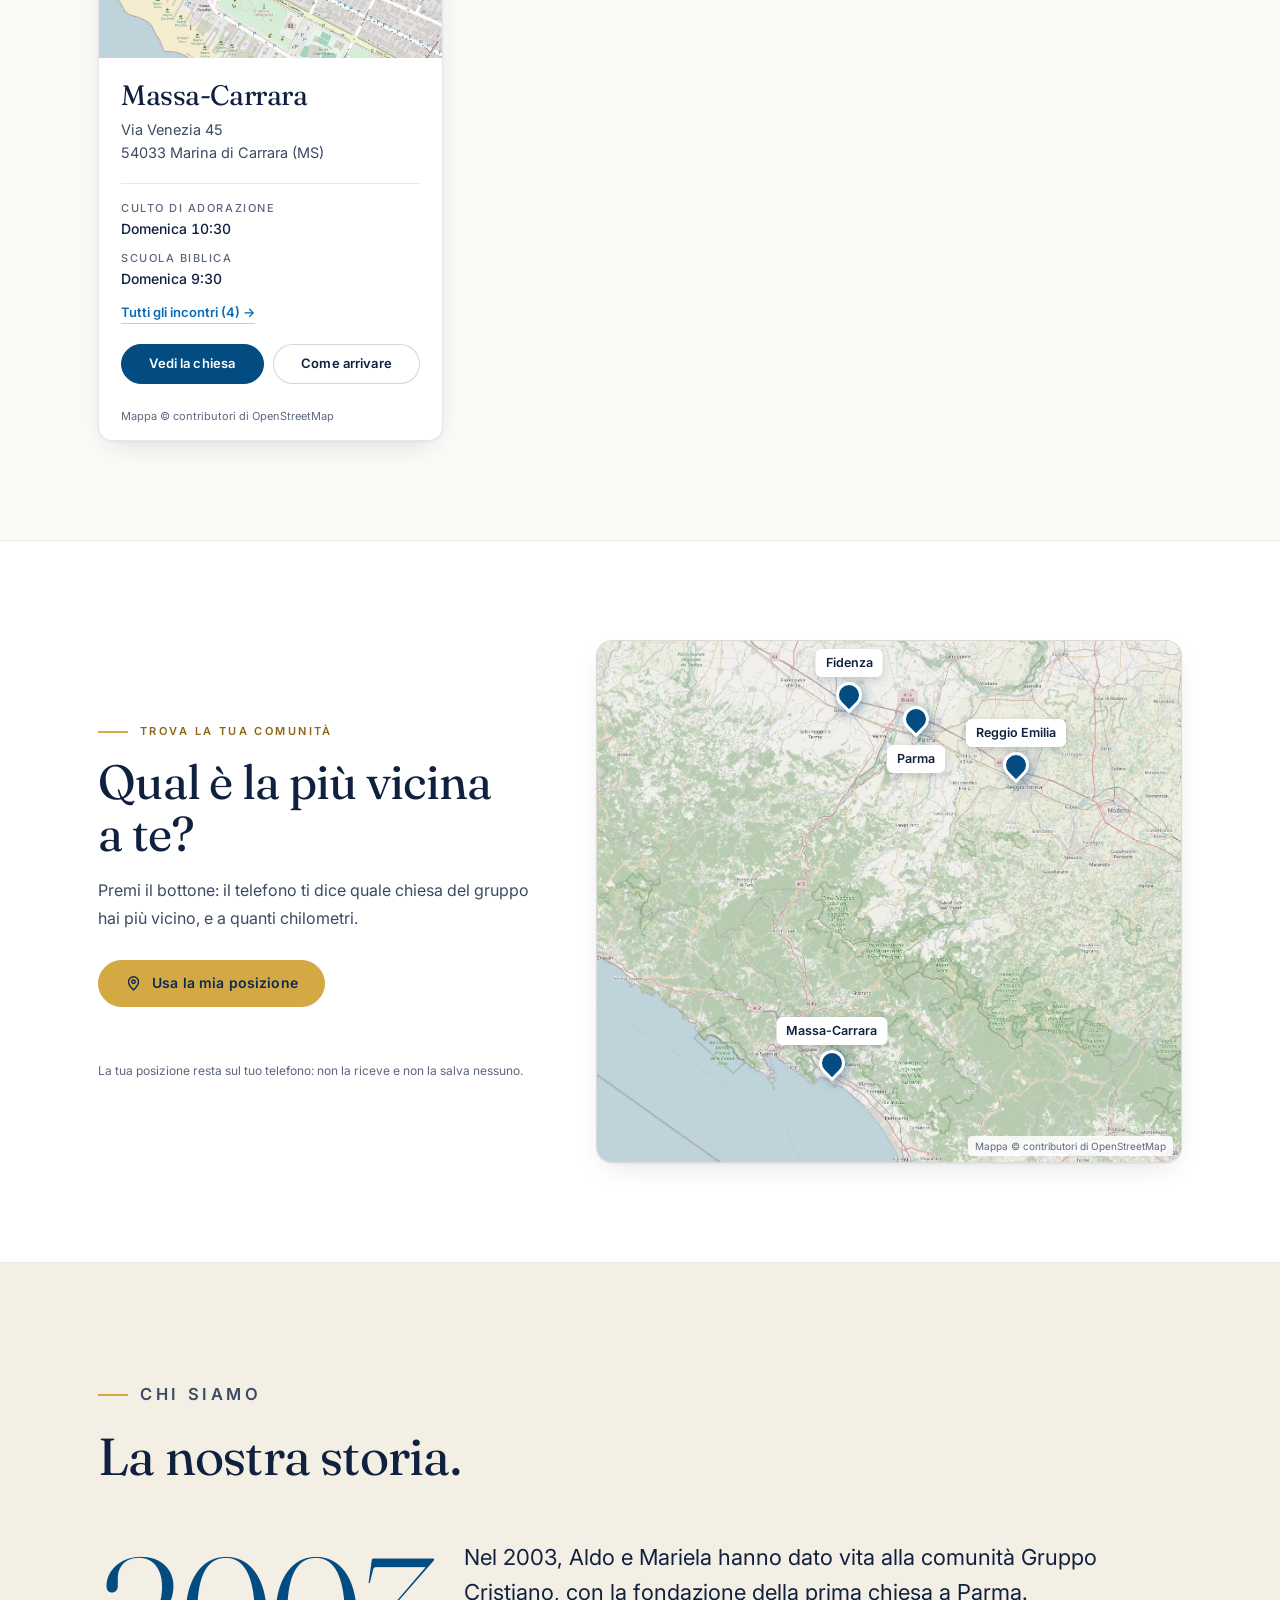
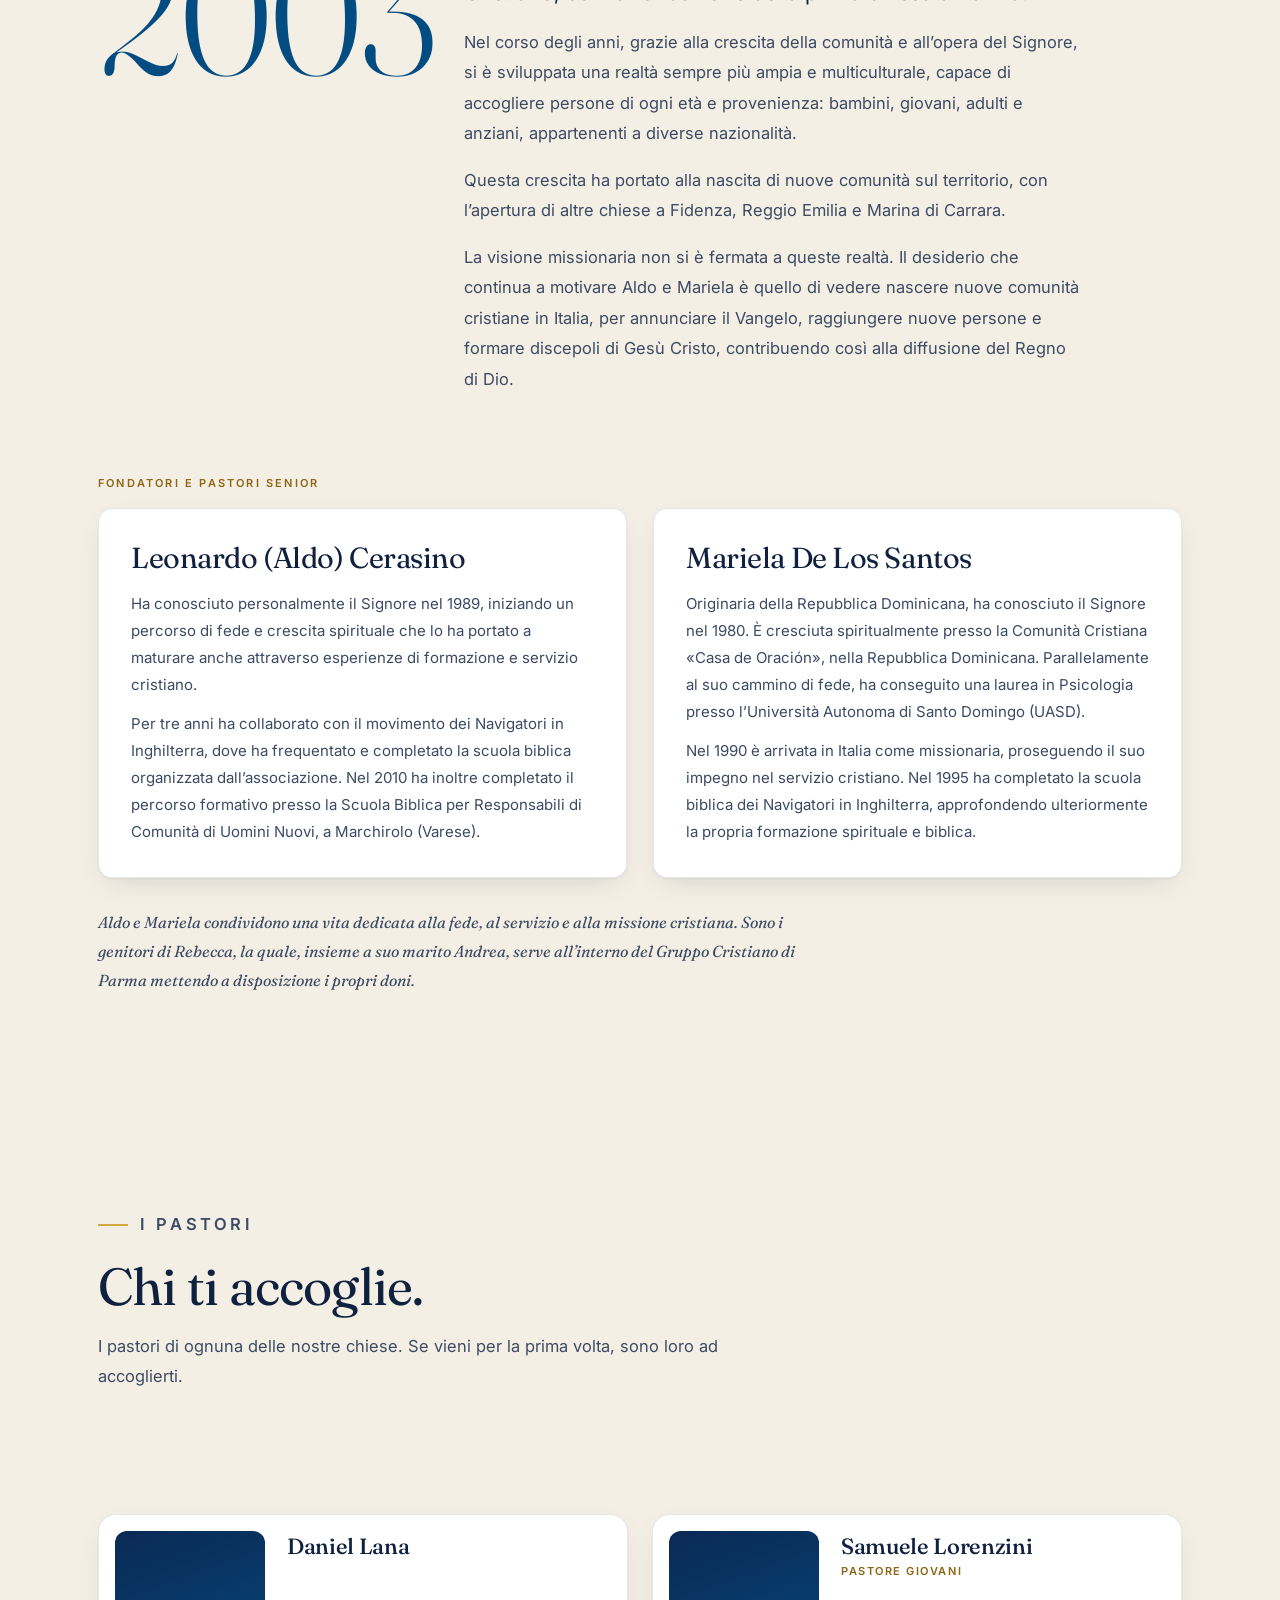
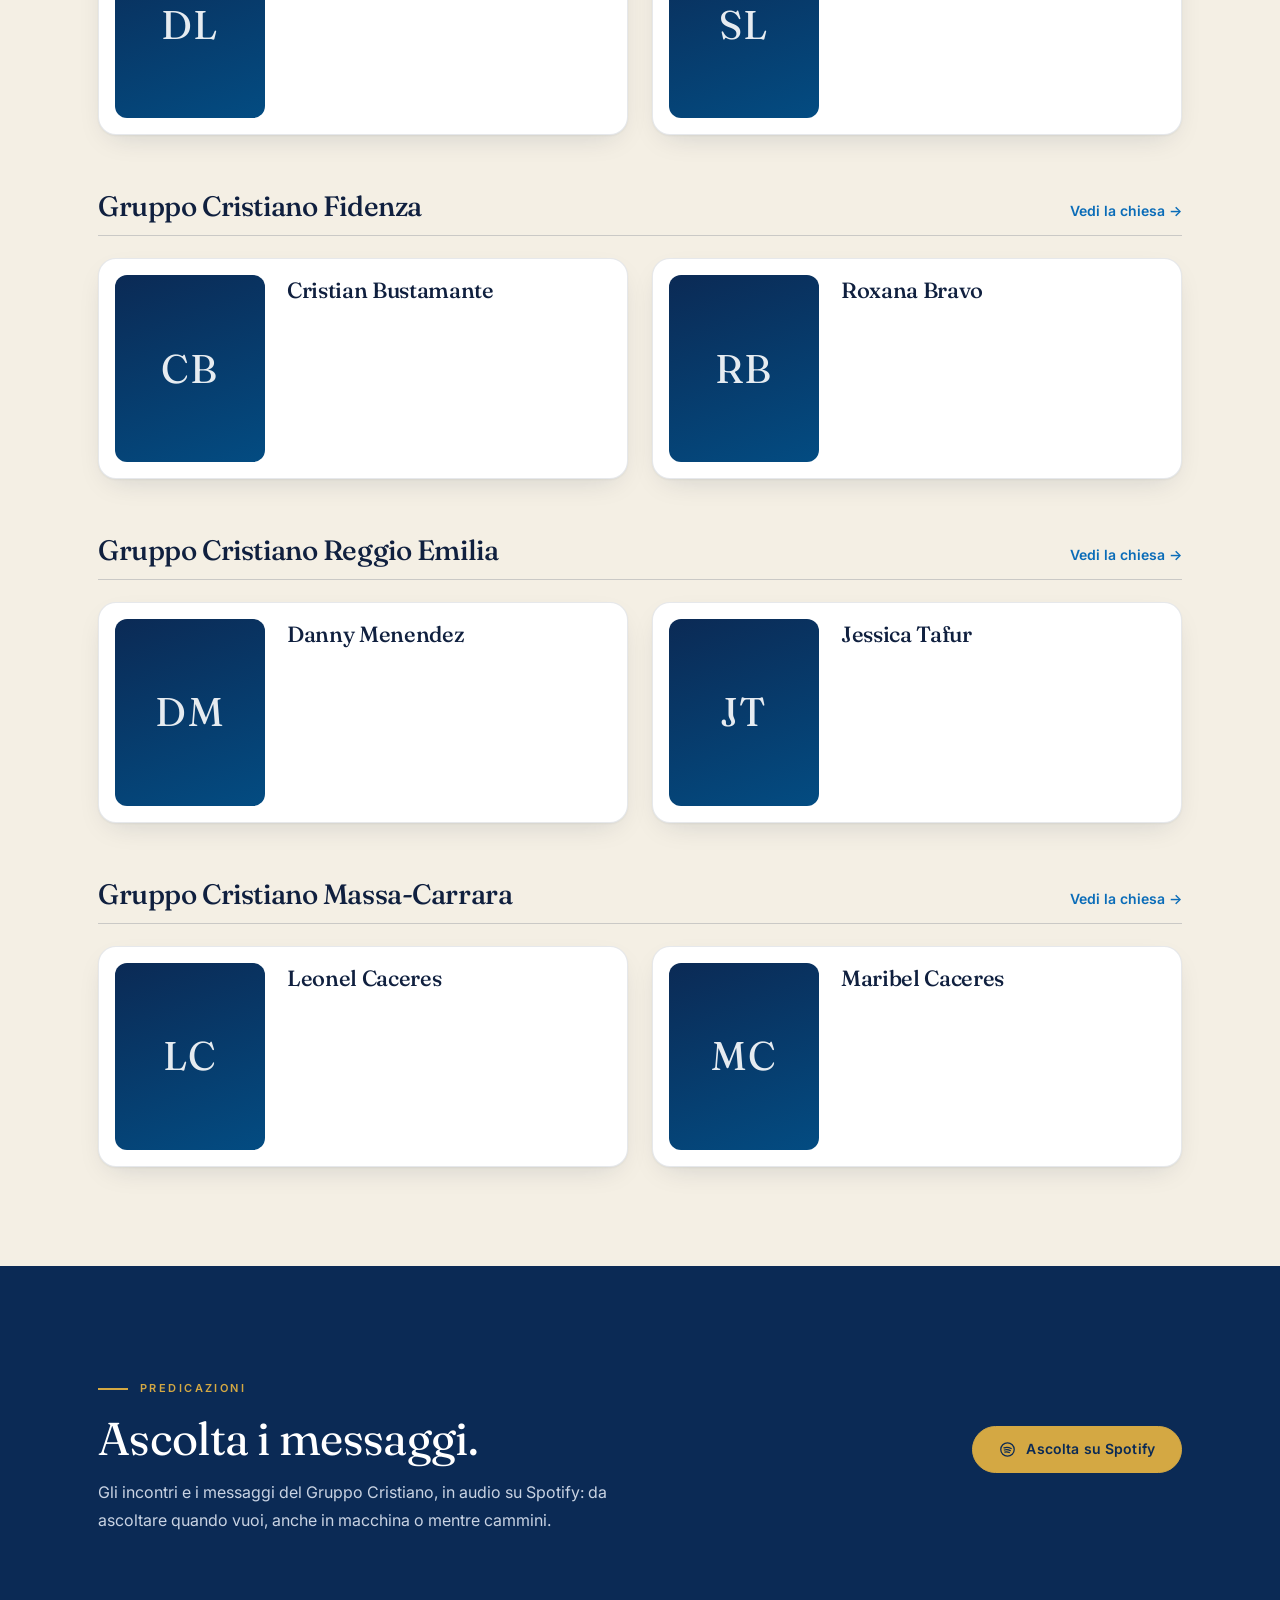
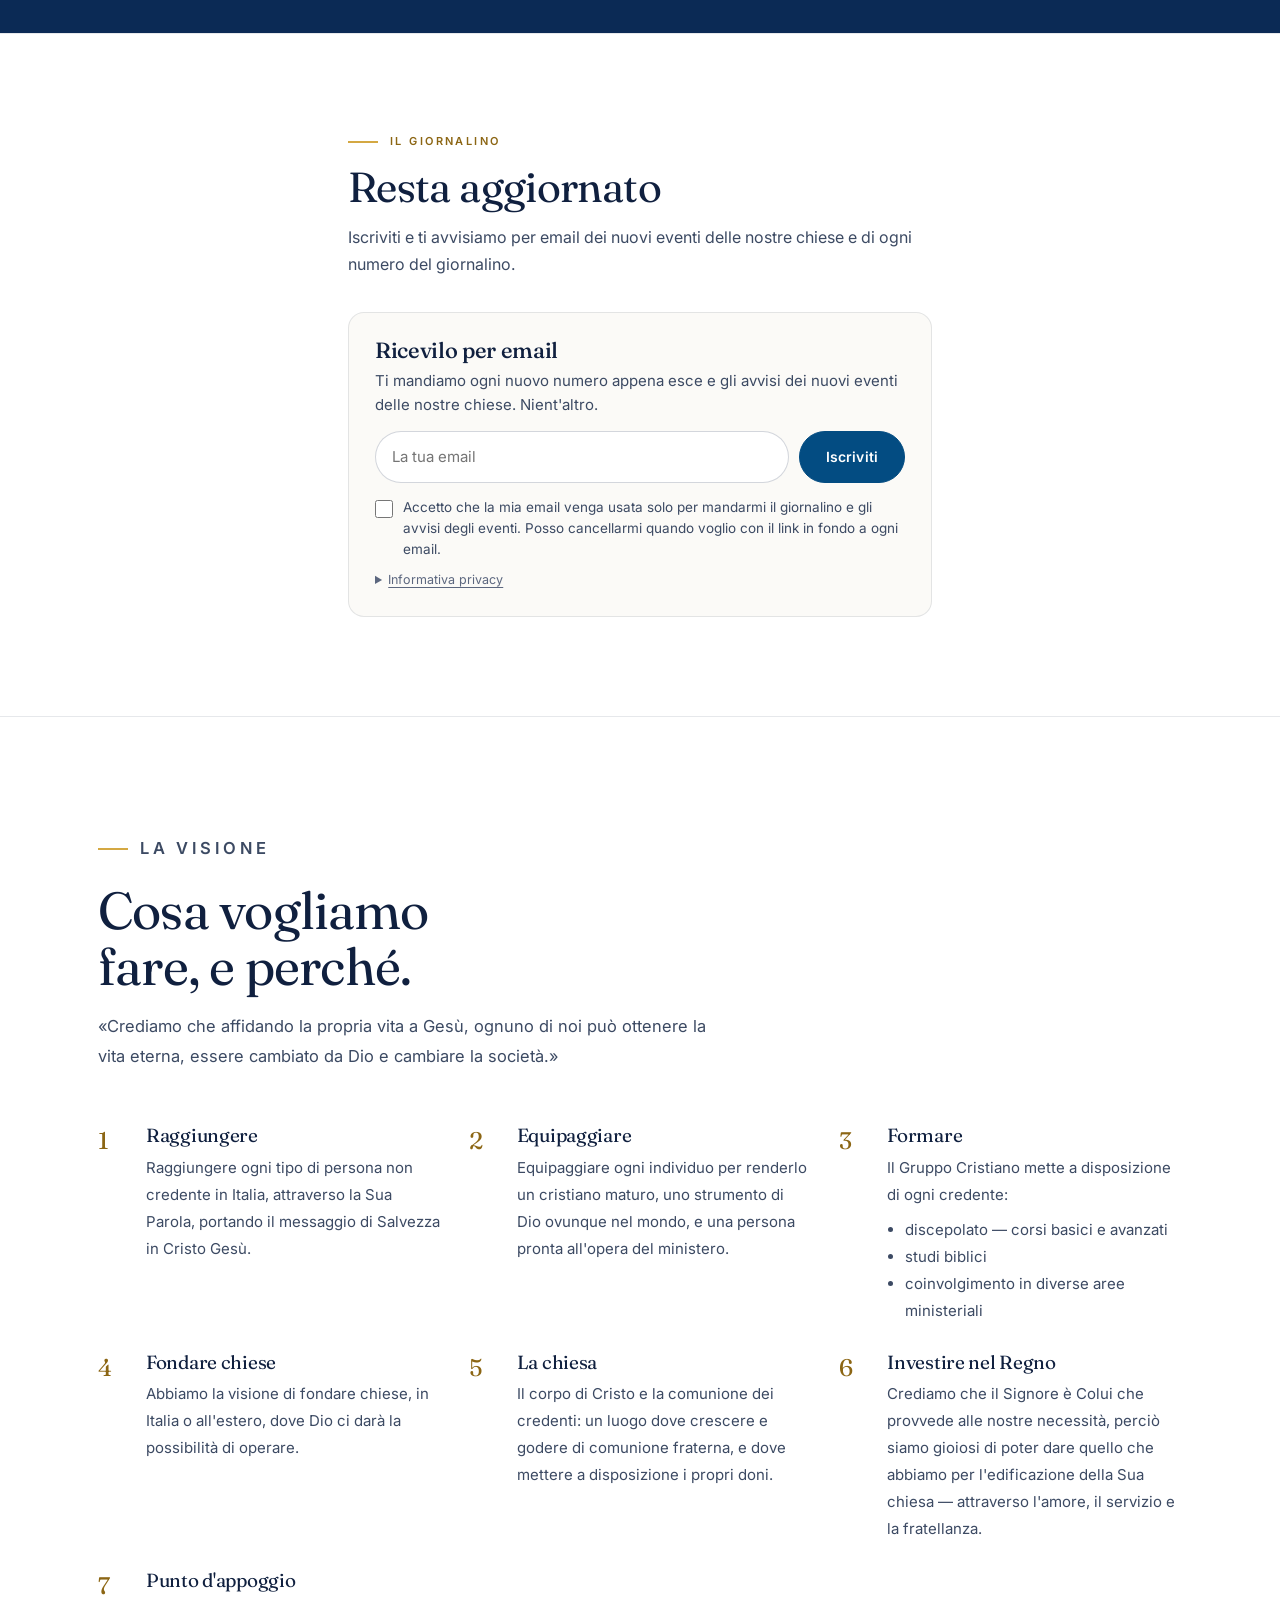
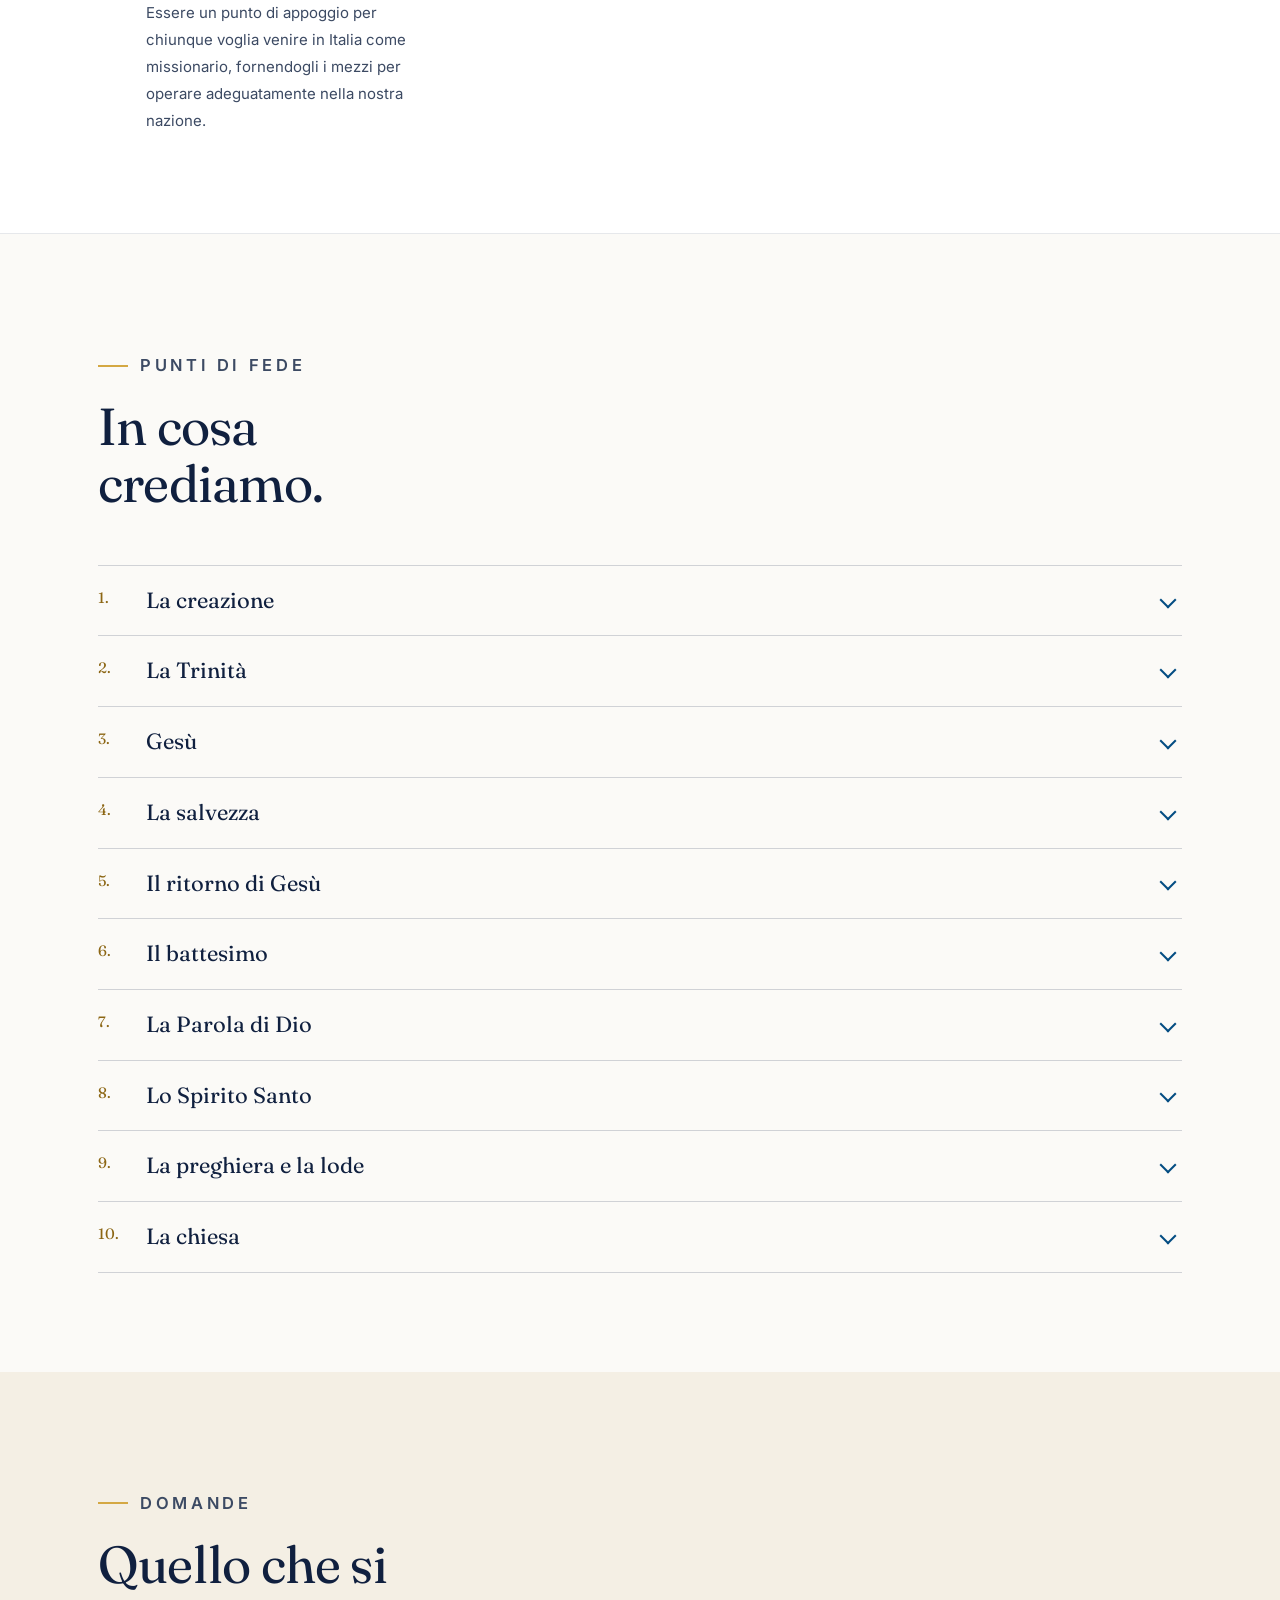
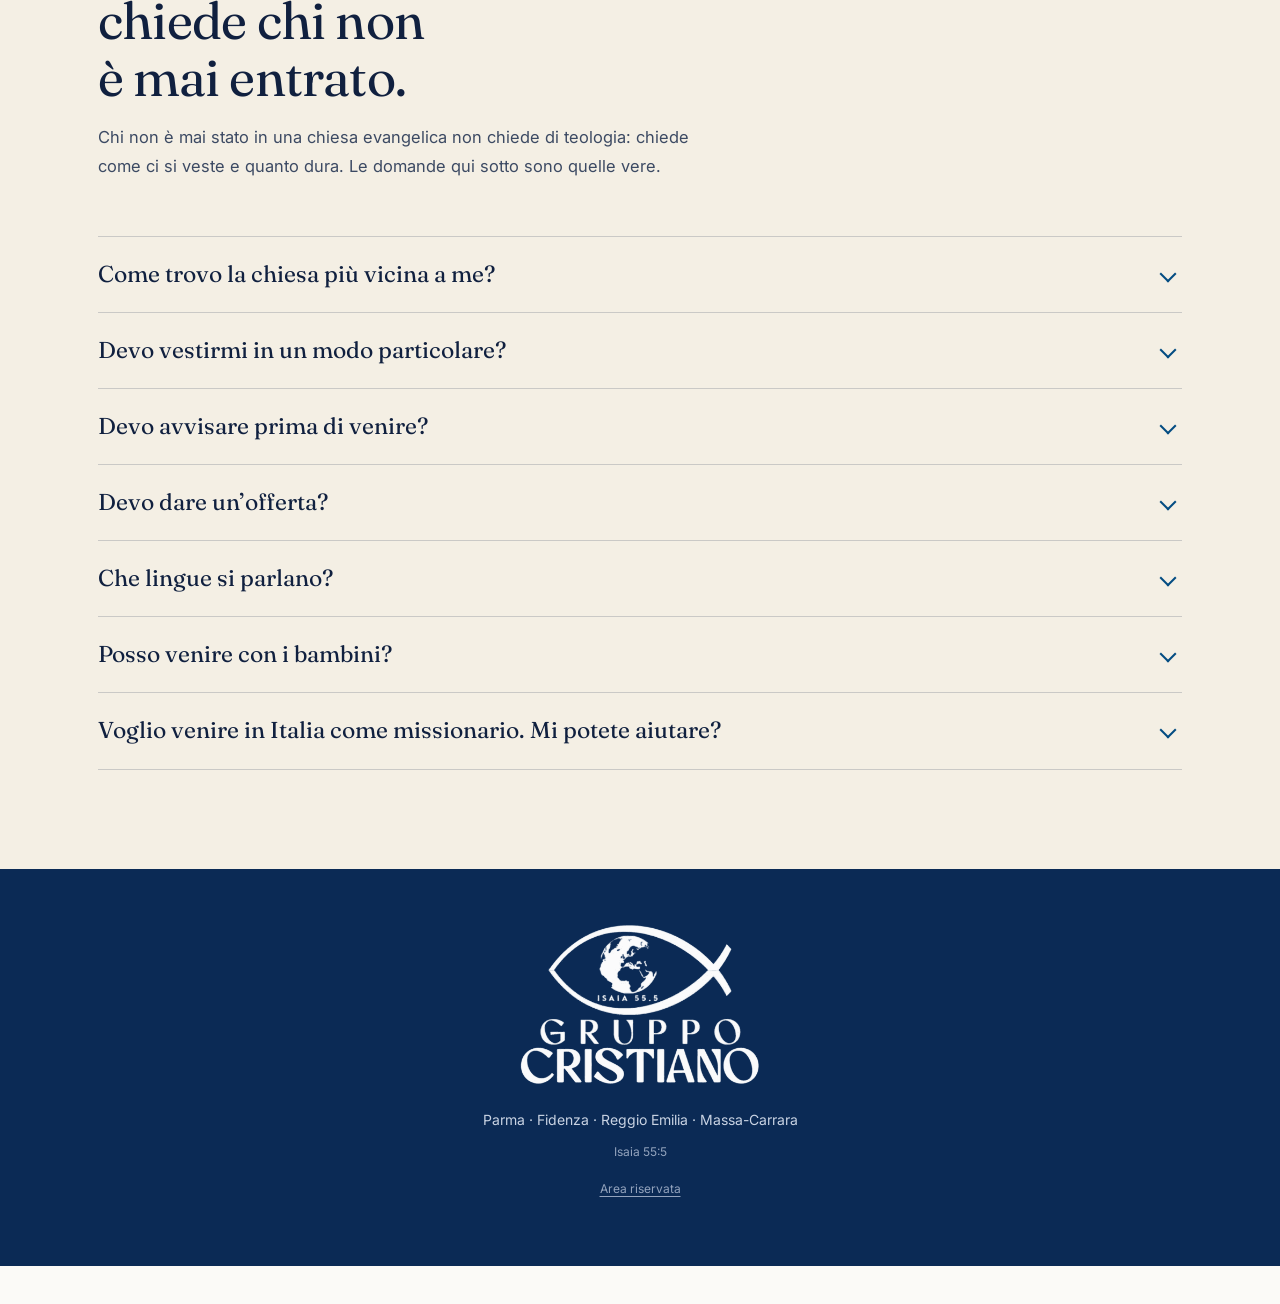
==== commit b8144348: "Formulario del giornalino siempre visible: los suscritos reciben tambien los eventos Co-Authored-By:" ====
--- a/index.html
+++ b/index.html
@@ -172,7 +172,7 @@
       <a href="#visione" data-i18n="nav_visione">La visione</a>
       <a href="#fede" data-i18n="nav_fede">Punti di fede</a>
       <a href="#domande" data-i18n="nav_domande">Domande</a>
-      <a href="#giornalino" data-i18n="nav_gio" id="nav-gio" hidden>Giornalino</a>
+      <a href="#giornalino" data-i18n="nav_gio" id="nav-gio">Giornalino</a>
       <a href="#dona" data-i18n="nav_dona" id="nav-dona" hidden>Dona</a>
     </div>
     <div class="langsw">
@@ -411,35 +411,36 @@
 <!-- ============================================================================
      IL GIORNALINO — el periodico de las iglesias en PDF: el ultimo numero con
      su portada, los anteriores, y apuntarse para recibirlo por email. Lo sube
-     el general desde su panel. Escondida mientras no haya ningun numero.
-     ============================================================================ -->
-<section id="giornalino" class="gio-sec" hidden>
+     el general desde su panel. El formulario para apuntarse esta SIEMPRE: los
+     suscritos reciben tambien los avisos de eventos, aunque no haya numeros.
+     ============================================================================ -->
+<section id="giornalino" class="gio-sec senza-numero">
   <div class="wrap gio">
     <a class="gio-cop reveal izq" id="gio-cop" target="_blank" rel="noopener"></a>
     <div class="reveal der">
       <p class="eyebrow" data-i18n="gi_eyebrow">Il giornalino</p>
-      <h2 id="gio-titolo"></h2>
+      <h2 id="gio-titolo">Resta aggiornato</h2>
       <p class="gio-data" id="gio-data"></p>
       <p class="sub" data-i18n="gi_p">Il giornalino delle nostre chiese: notizie, testimonianze e
         appuntamenti.</p>
-      <div class="acciones">
+      <div class="acciones" id="gio-acc">
         <a class="btn oro" id="gio-leggi" target="_blank" rel="noopener" data-i18n="gi_leggi">Leggi il giornalino</a>
         <a class="btn" id="gio-scarica" download data-i18n="gi_scarica">Scarica il PDF</a>
       </div>
 
       <form class="gio-iscr" id="gio-form" novalidate>
         <h3 data-i18n="gi_iscr_h">Ricevilo per email</h3>
-        <p data-i18n="gi_iscr_p">Ti mandiamo ogni nuovo numero appena esce. Nient'altro.</p>
+        <p data-i18n="gi_iscr_p">Ti mandiamo ogni nuovo numero appena esce e gli avvisi dei nuovi eventi delle nostre chiese. Nient'altro.</p>
         <div class="gio-riga">
           <input type="email" id="gio-email" autocomplete="email" required>
           <button class="btn piena" type="submit" id="gio-btn" data-i18n="gi_btn">Iscriviti</button>
         </div>
         <label class="gio-priv"><input type="checkbox" id="gio-ok">
-          <span data-i18n="gi_privacy">Accetto che la mia email venga usata solo per mandarmi il giornalino.
+          <span data-i18n="gi_privacy">Accetto che la mia email venga usata solo per mandarmi il giornalino e gli avvisi degli eventi.
             Posso cancellarmi quando voglio con il link in fondo a ogni email.</span></label>
         <details class="gio-info"><summary data-i18n="gi_info_h">Informativa privacy</summary>
           <p data-i18n="gi_info">Titolare: Gruppo Cristiano. Usiamo la tua email solo per mandarti il
-            giornalino e non la diamo a nessuno. Le email partono tramite il servizio Resend e i dati sono
+            giornalino e gli avvisi degli eventi delle nostre chiese, e non la diamo a nessuno. Le email partono tramite il servizio Resend e i dati sono
             conservati su Supabase, i nostri fornitori tecnici. La conserviamo finché non ti cancelli: lo
             puoi fare in ogni momento con il link in fondo a ogni email, o scrivendoci.</p>
         </details>
--- a/estilo.css
+++ b/estilo.css
@@ -688,6 +688,9 @@
    ============================================================================ */
 .gio-sec{background:var(--blanco);border-top:1px solid var(--linea);}
 .gio{display:grid;grid-template-columns:minmax(0,340px) 1fr;gap:clamp(28px,5vw,64px);align-items:start;}
+/* sin ningun numero subido: solo el formulario, centrado */
+.gio-sec.senza-numero .gio{grid-template-columns:1fr;max-width:680px;}
+.gio [hidden]{display:none !important;}
 @media (max-width:820px){ .gio{grid-template-columns:1fr;} .gio-cop{max-width:300px;margin-inline:auto;} }
 .gio-cop{display:block;border-radius:10px;overflow:hidden;box-shadow:0 2px 4px rgba(16,32,63,.08),0 24px 50px -20px rgba(16,32,63,.45);
   background:var(--crema);transform:rotate(-1.5deg);transition:transform .3s;}
